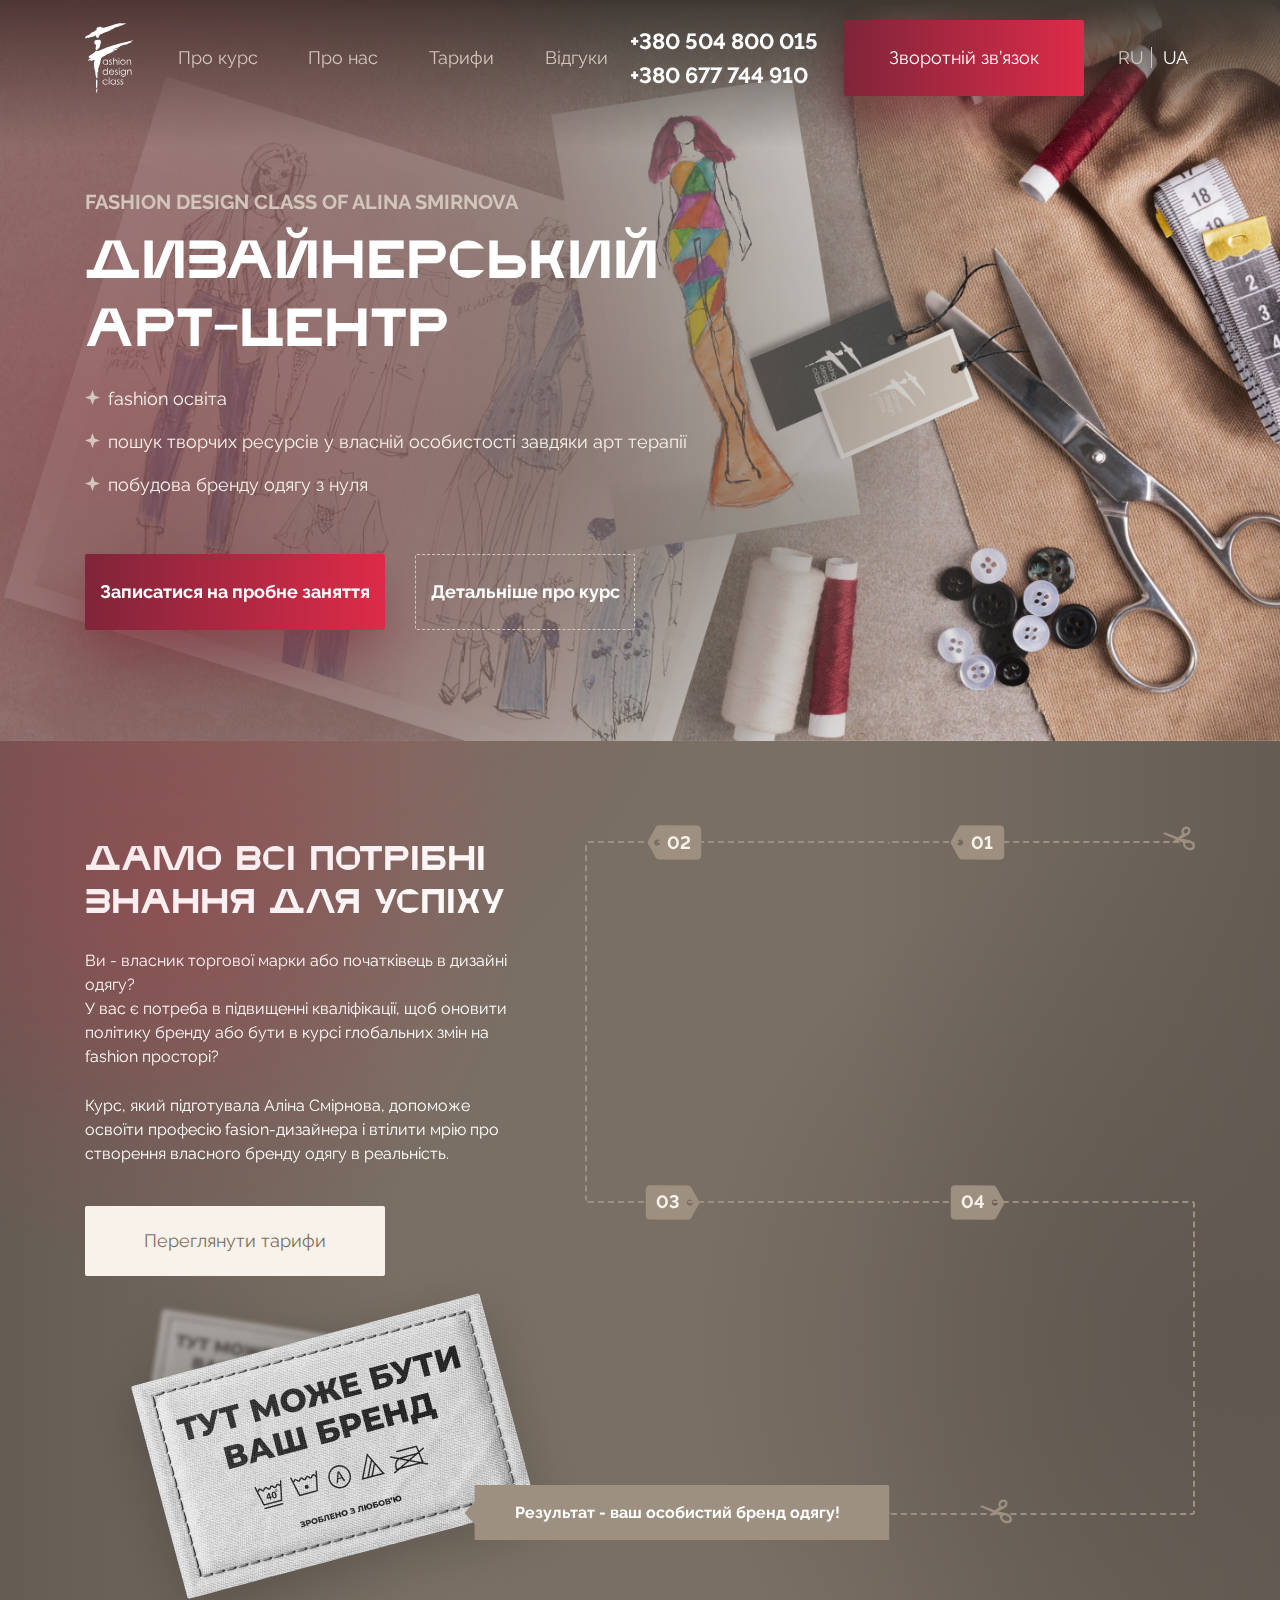
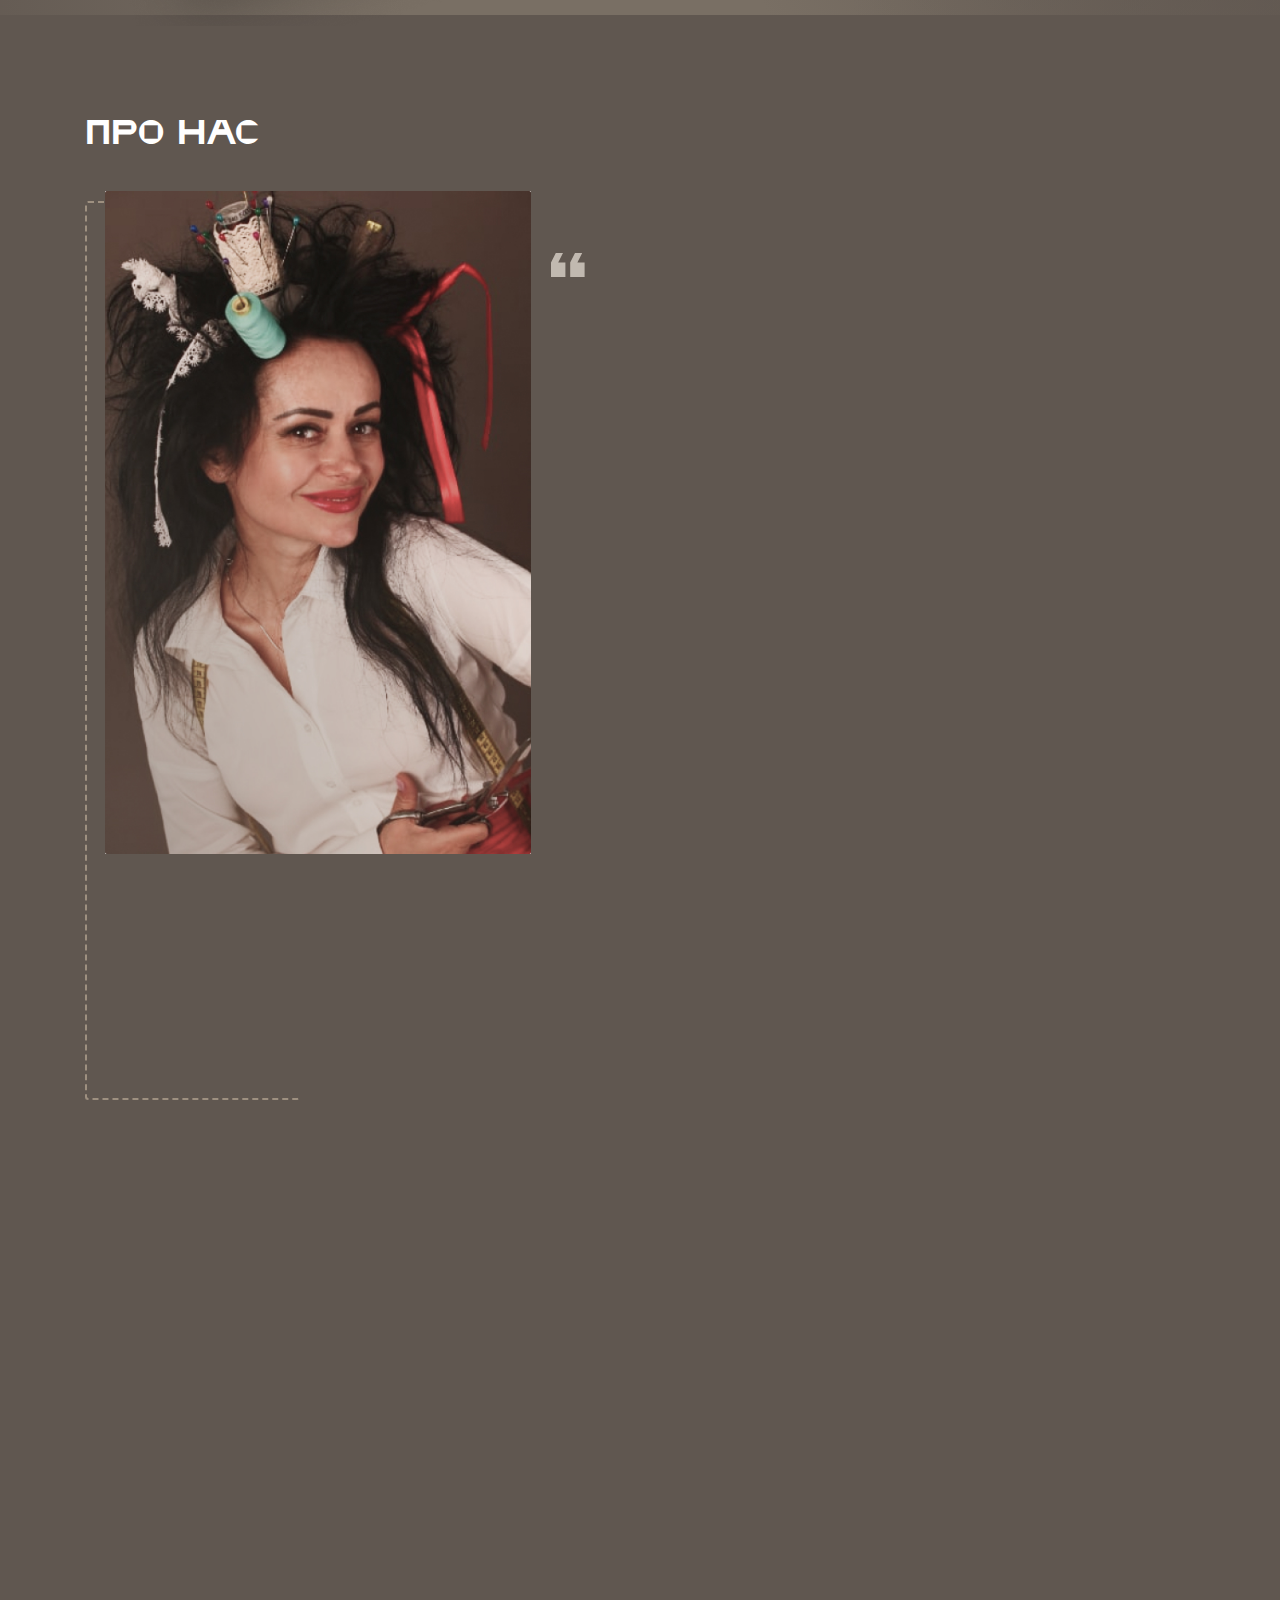
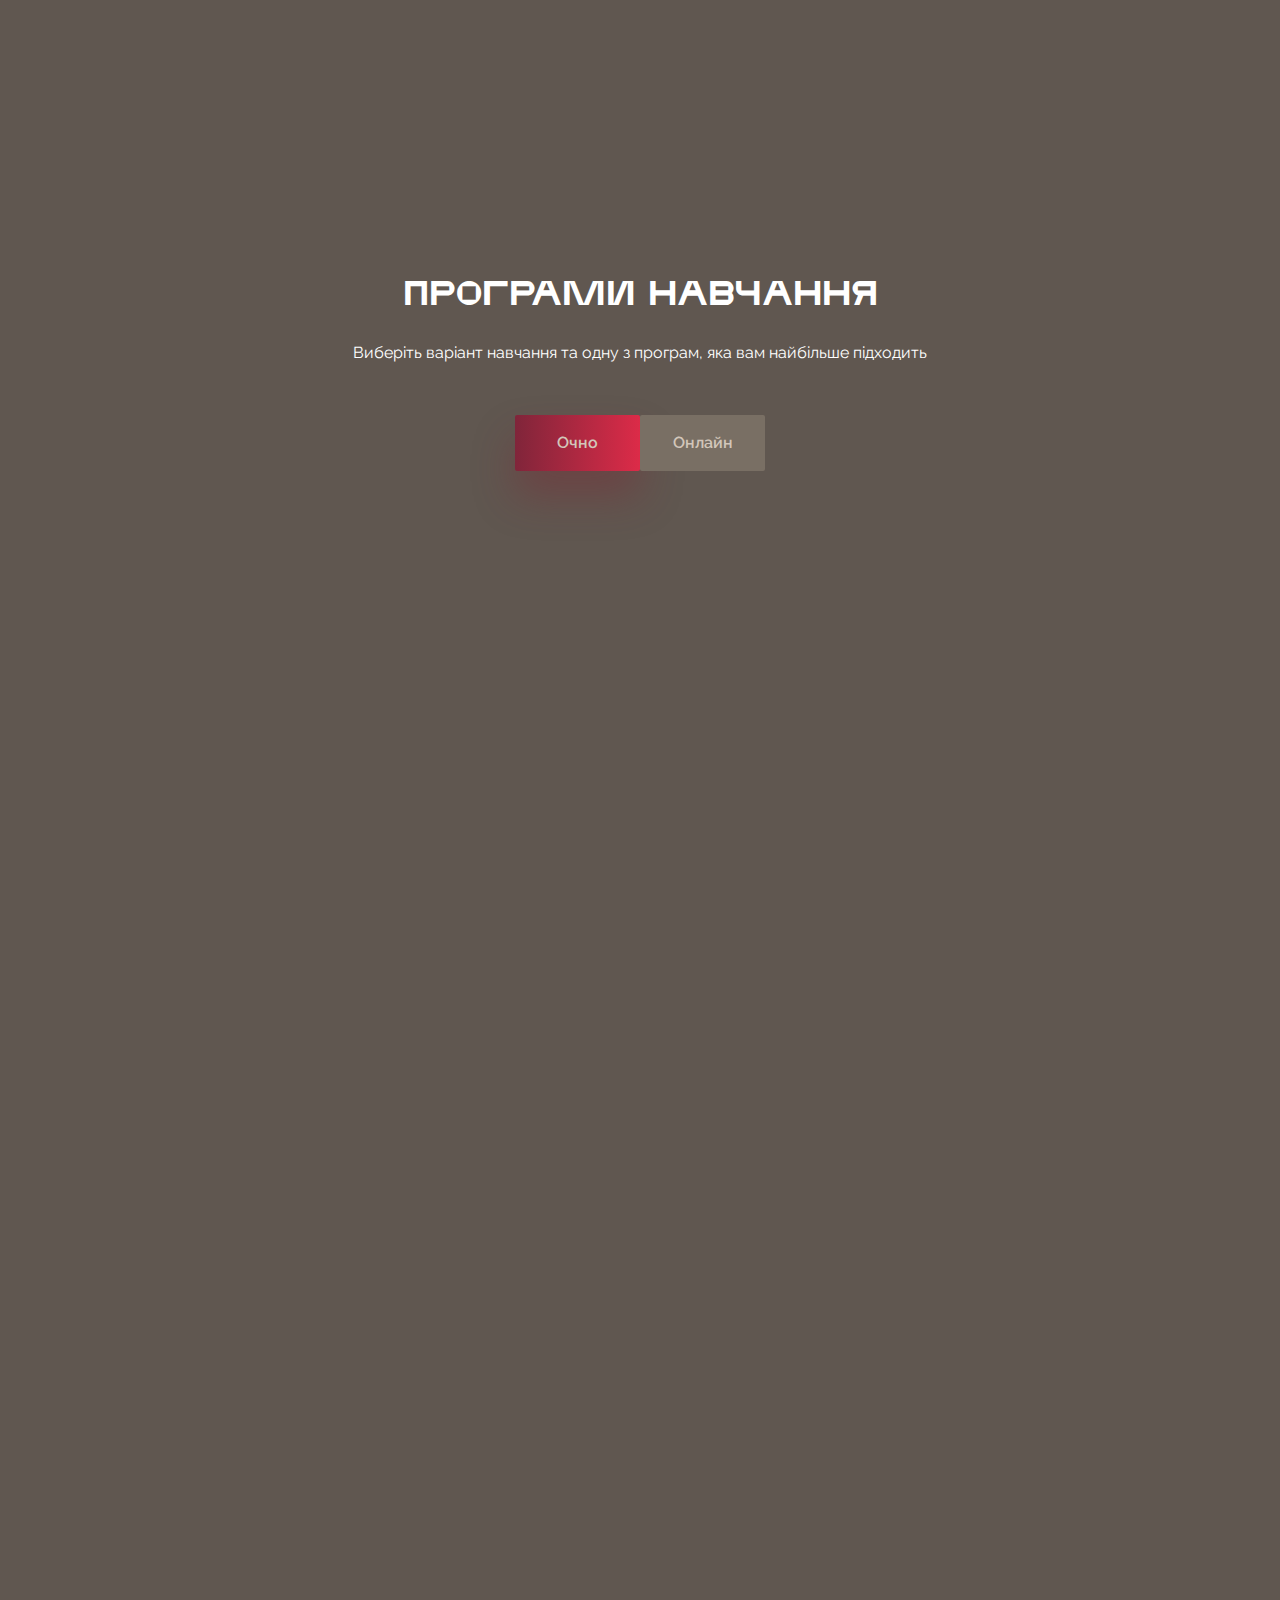
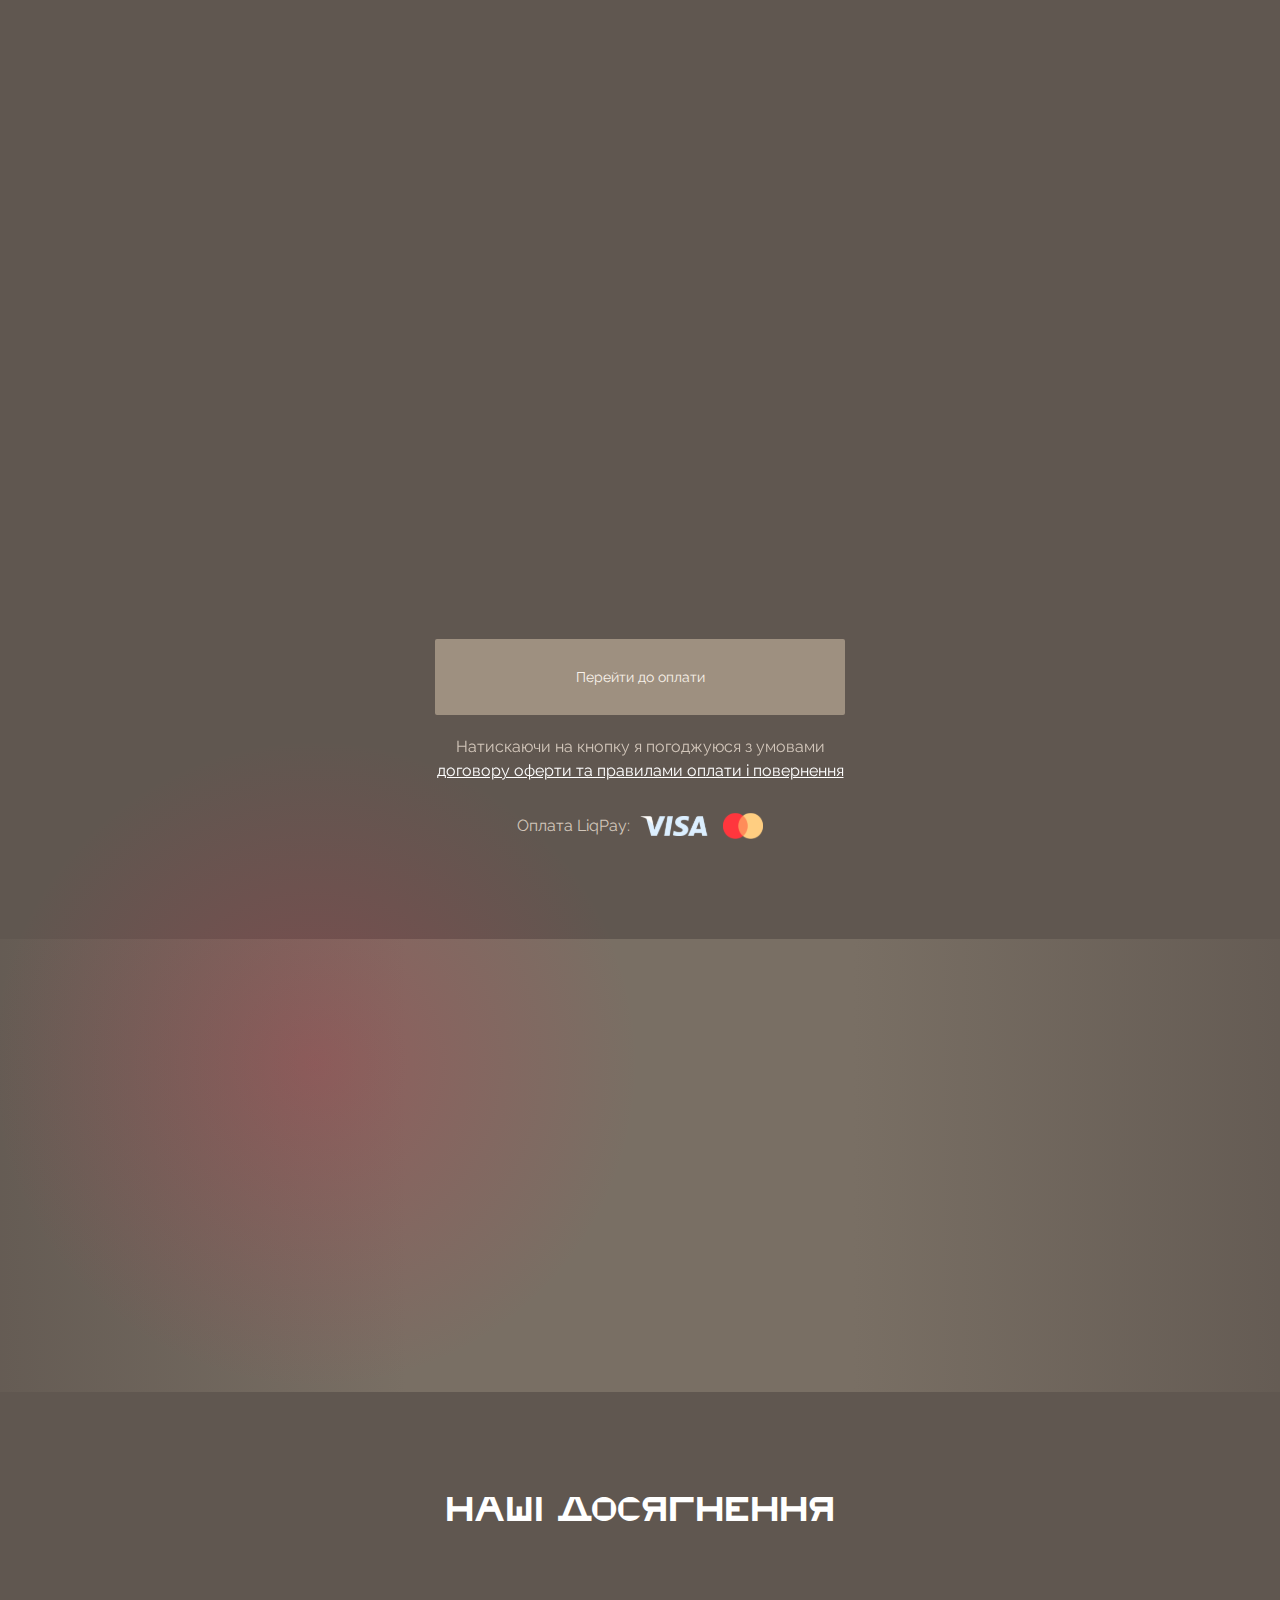
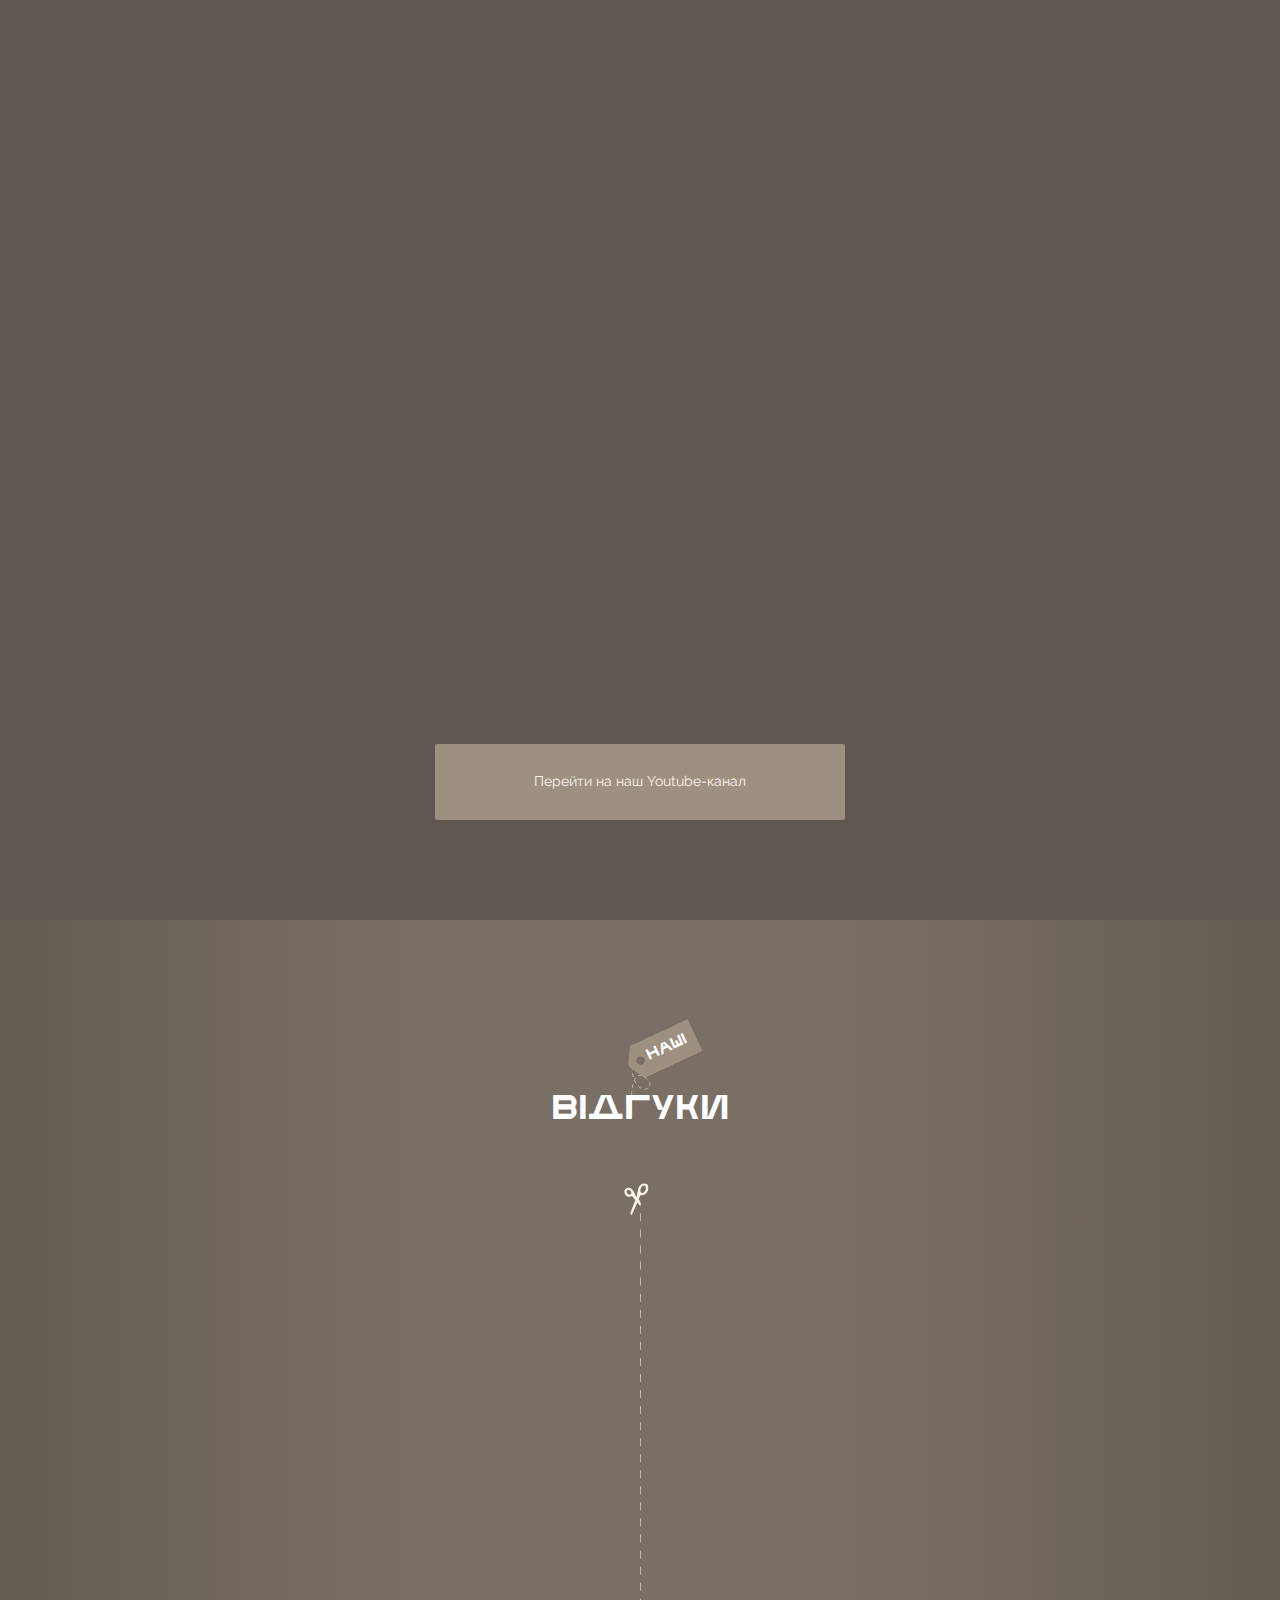
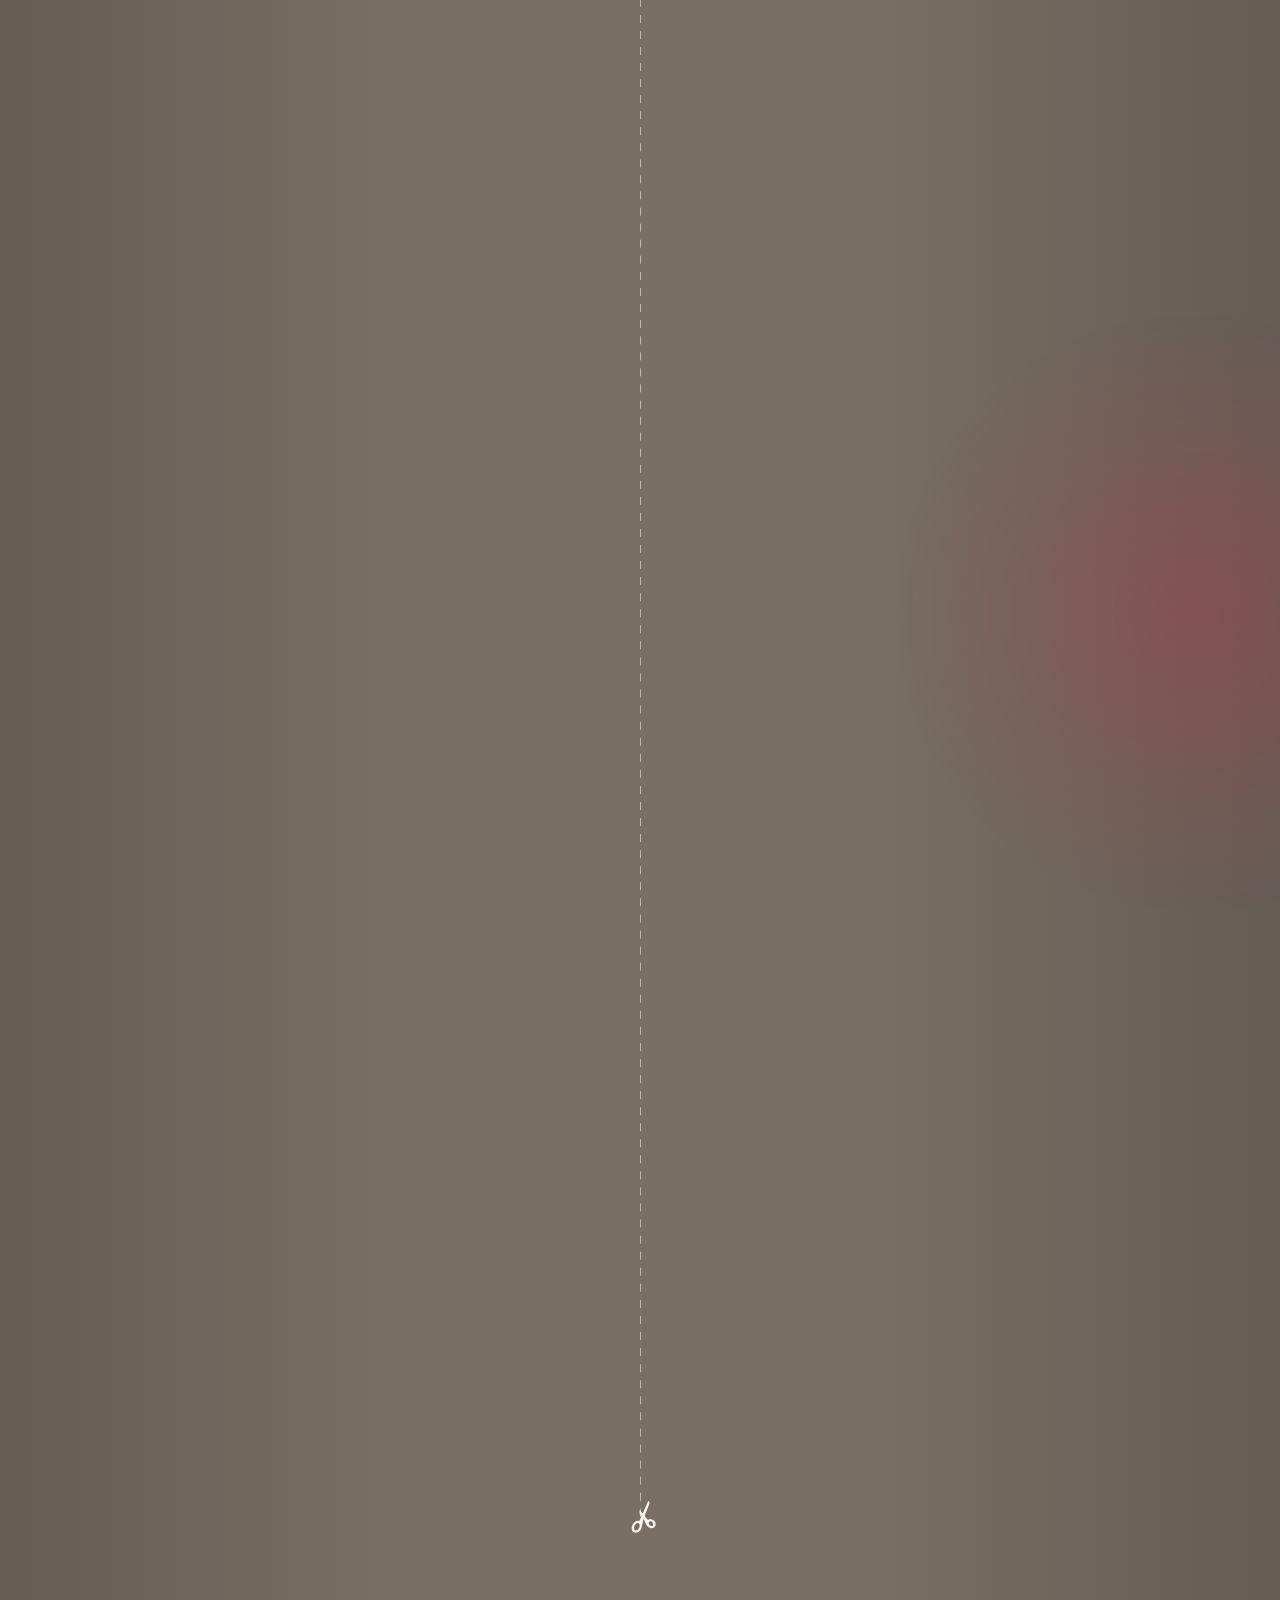
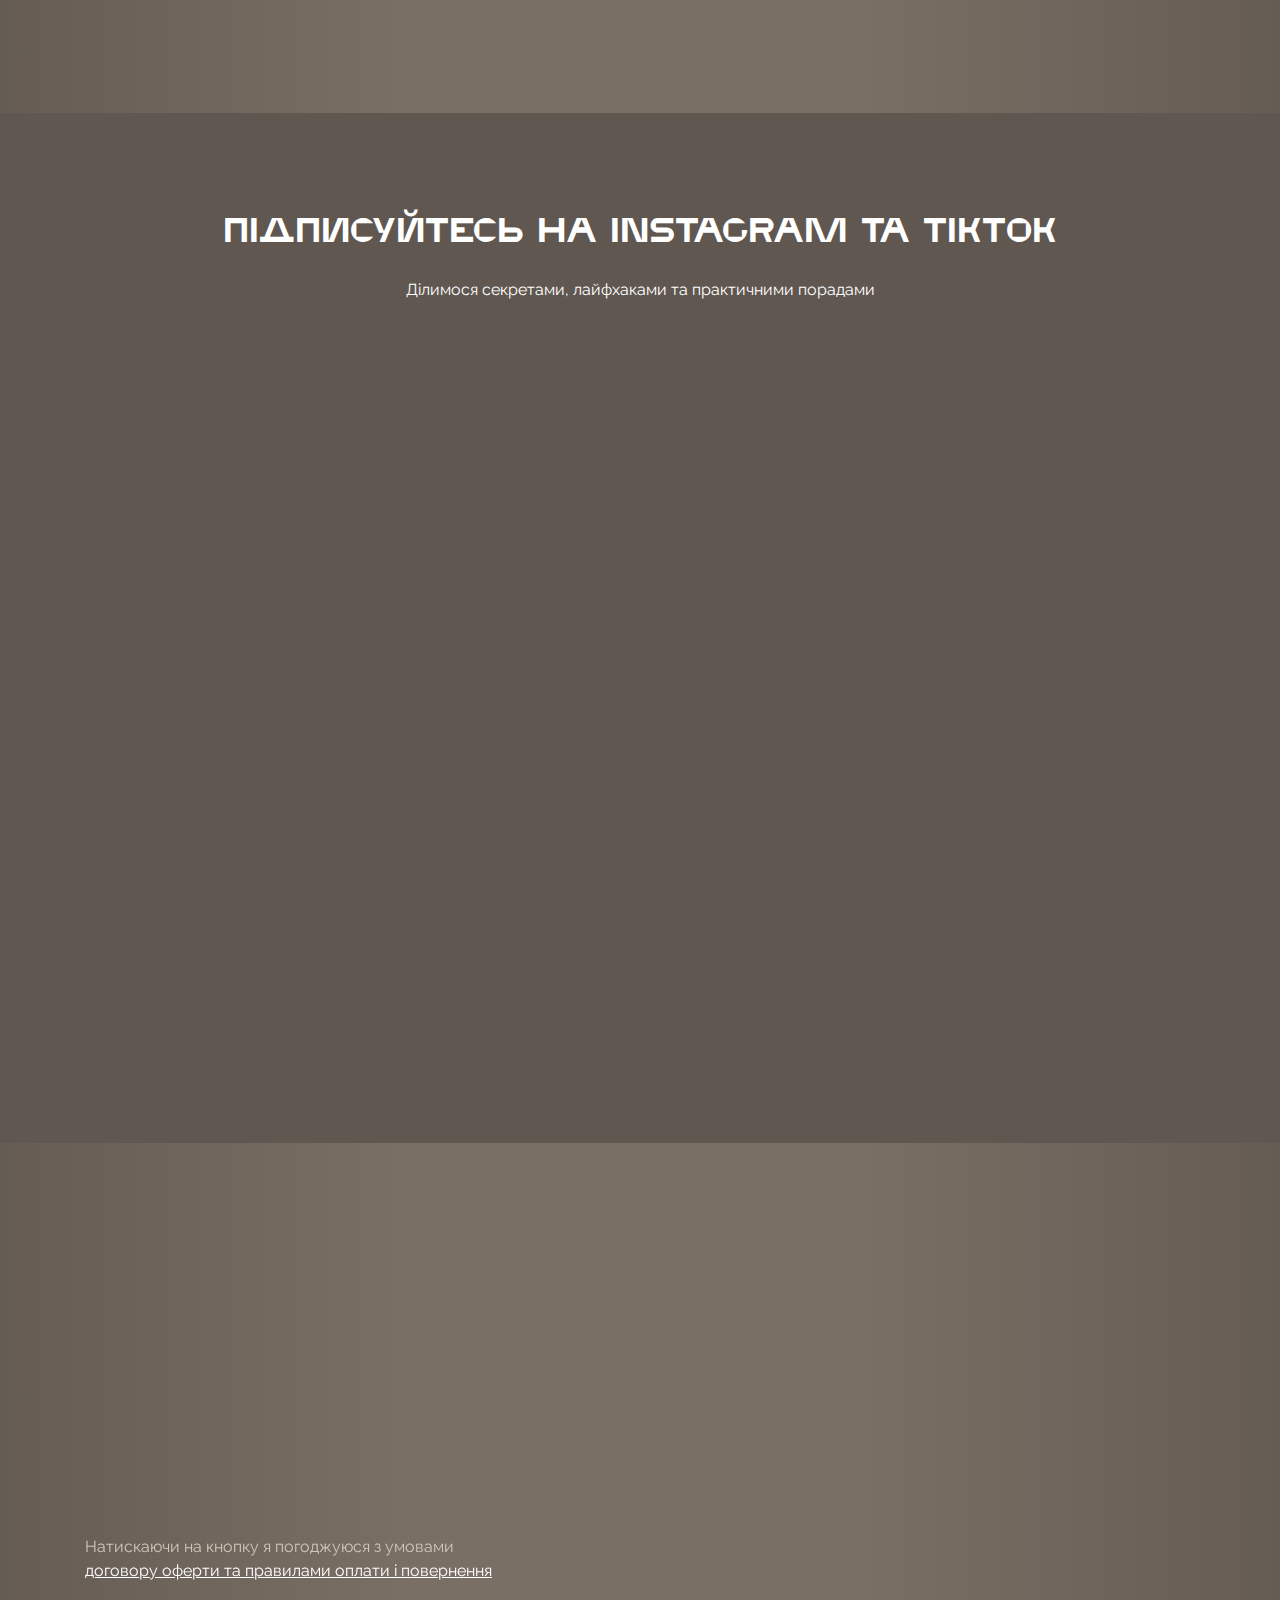
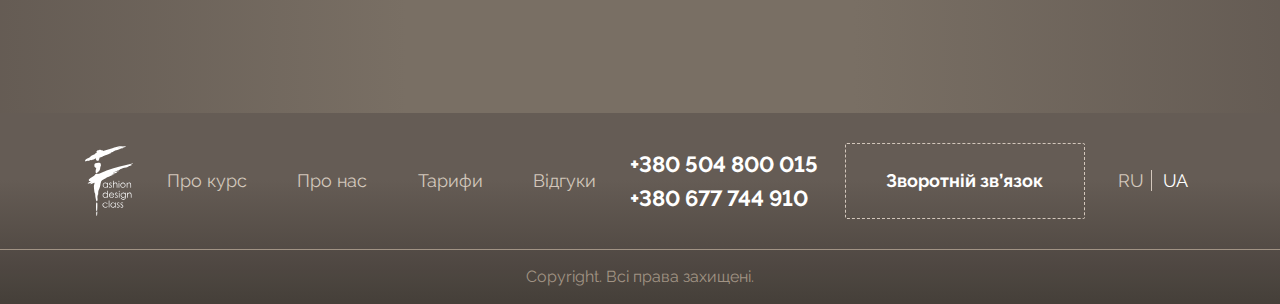
==== index.html @ 0d285246 "Add files via upload" ====
<!DOCTYPE html>
<html lang="ru">

<head>
    <meta charset="UTF-8" />
    <meta name="viewport" content="width=device-width, initial-scale=1.0, minimum-scale=1, maximum-scale=1, user-scalable=no" />
    <meta http-equiv="X-UA-Compatible" content="ie=edge" />
    <title>Fashion Design Class</title>
    <link rel="shortcut icon" type="image/png" href="img/icons/favicon.png" />

    <!-- libs -->
    <link rel="stylesheet" href="libs/aos.css" />
    <link rel="stylesheet" href="libs/bootstrap-grid.min.css" />
    <link rel="stylesheet" href="libs/jquery.fancybox.css" />
    <link rel="stylesheet" href="libs/magnific-popup.css" />
    <link rel="stylesheet" href="libs/select2.min.css" />

    <!-- css -->
    <link rel="stylesheet" href="css/reset.css" />
    <link rel="stylesheet" href="css/main.css" />

    <!-- libs -->
    <script defer src="https://ajax.googleapis.com/ajax/libs/jquery/3.5.1/jquery.min.js"></script>
    <script defer src="libs/jquery.magnific-popup.min.js"></script>
    <script defer src="libs/jquery.fancybox.min.js"></script>
    <script defer src="libs/select2.full.min.js"></script>
    <script defer src="libs/jquery.inputmask.min.js"></script>

    <!-- js -->
    <script defer src="js/custom.js"></script>
</head>

<body class="ishome">
    <div class="popup-call mfp-hide">
        <form type="POST" class="popup-call__form">
            <div class="success">
                <div class="success__title">Заявка прийнята</div>
                <div class="success__text">
                    Ваша заявка відправлена і буде розглянута найближчим часом
                </div>
            </div>
            <input type="hidden" name="project_name" value="Fashion design class" />
            <input type="hidden" name="admin_email" value="911.alina.15@gmail.com" />
            <input type="hidden" name="form_subject" value="Заявка на звонок" />
            <div class="popup-call__title h2">
                Заповніть форму зворотнього зв’язку
            </div>
            <p class="popup-call__text">Та ми передзвонимо вам найближчим часом</p>
            <input type="text" placeholder="Ваше ім’я" name="Имя" required/>
            <input type="tel" placeholder="Телефон" name="Телефон" required/>
            <button type="submit" class="btn">Відправити заявку</button>

            <p class="form-policy">
                При натисканні на кнопку "Відправити заявку" я погоджуюся з обробкою персональних даних
            </p>
        </form>
        <div class="popup-call__contacts">
            <span>Або напишіть нам:</span>
            <div class="popup-call__img">
                <a href="tg://resolve?domain=@f_d_c_school" target="_blank">
                    <img src="img/icons/tg.svg" alt="" />
                </a>
                <a href="https://wa.me/380504800015?text=Здравствуйте." target="_blank">
                    <img src="img/icons/wu.svg" alt="" />
                </a>
                <a href="viber://chat?number=%2B380504800015" target="_blank">
                    <img src="img/icons/viber.svg" alt="" />
                </a>
                <a href="https://www.facebook.com/fashion.design.class" target="_blank">
                    <img src="img/icons/fb.svg" alt="" />
                </a>
            </div>
        </div>
    </div>

    <div class="popup-application popup-application1 mfp-hide">
        <form type="POST" class="popup-application__form">
            <div class="success">
                <div class="success__title">Заявка прийнята</div>
                <div class="success__text">
                    Ваша заявка відправлена і буде розглянута найближчим часом
                </div>
            </div>
            <input type="hidden" name="project_name" value="Fashion design class" />
            <input type="hidden" name="admin_email" value="911.alina.15@gmail.com" />
            <input type="hidden" name="form_subject" value="Fashion-иллюстрация очно укр" />
            <div class="popup-application__title h2">Заповніть заявку</div>
            <p class="popup-application__text">
                Вкажіть свої дані і ми зв’яжемося з вами найближчим часом
            </p>
            <input type="text" placeholder="Ваше ім’я" name="Имя" required/>
            <input type="tel" placeholder="Телефон" name="Телефон" required/>
            <div class="box">
                <div class="popup-application__select">
                    <select class="select2" name="Мессенджер" data-placeholder=" Мессенджер">
                    <option></option>
                    <option value="Telegram">Telegram</option>
                    <option value="Viber">Viber</option>
                    <option value="WhatsApp">WhatsApp</option>
                </select>
                </div>
                <input type="text" name="Имя или телефон мессенджера" required class="popup-application__select-input" placeholder="Телефон месенджеру" />
            </div>

            <button type="submit" class="btn">Відправити заявку</button>

            <p class="form-policy">
                При натисканні на кнопку "Відправити заявку" я погоджуюся з обробкою персональних даних
            </p>
        </form>
        <div class="popup-application__contacts">
            <span>Або напишіть нам:</span>
            <div class="popup-call__img">
                <a href="tg://resolve?domain=@f_d_c_school" target="_blank">
                    <img src="img/icons/tg.svg" alt="" />
                </a>
                <a href="https://wa.me/380504800015?text=Здравствуйте." target="_blank">
                    <img src="img/icons/wu.svg" alt="" />
                </a>
                <a href="viber://chat?number=%2B380504800015" target="_blank">
                    <img src="img/icons/viber.svg" alt="" />
                </a>
                <a href="https://www.facebook.com/fashion.design.class" target="_blank">
                    <img src="img/icons/fb.svg" alt="" />
                </a>
            </div>
        </div>
    </div>

    <div class="popup-application popup-application2 mfp-hide">
        <form type="POST" class="popup-application__form">
            <div class="success">
                <div class="success__title">Заявка прийнята</div>
                <div class="success__text">
                    Ваша заявка відправлена і буде розглянута найближчим часом
                </div>
            </div>
            <input type="hidden" name="project_name" value="Fashion design class" />
            <input type="hidden" name="admin_email" value="911.alina.15@gmail.com" />
            <input type="hidden" name="form_subject" value="Владелец бренда очно укр" />
            <div class="popup-application__title h2">Заповніть заявку</div>
            <p class="popup-application__text">
                Вкажіть свої дані і ми зв’яжемося з вами найближчим часом
            </p>
            <input type="text" placeholder="Ваше ім’я" name="Имя" required/>
            <input type="tel" placeholder="Телефон" name="Телефон" required/>
            <div class="box">
                <div class="popup-application__select">
                    <select class="select2" name="Мессенджер" data-placeholder=" Мессенджер">
                    <option></option>
                    <option value="Telegram">Telegram</option>
                    <option value="Viber">Viber</option>
                    <option value="WhatsApp">WhatsApp</option>
                </select>
                </div>
                <input type="text" name="Имя или телефон мессенджера" required class="popup-application__select-input" placeholder="Телефон месенджеру" />
            </div>

            <button type="submit" class="btn">Відправити заявку</button>

            <p class="form-policy">
                При натисканні на кнопку "Відправити заявку" я погоджуюся з обробкою персональних даних
            </p>
        </form>
        <div class="popup-application__contacts">
            <span>Або напишіть нам:</span>
            <div class="popup-call__img">
                <a href="tg://resolve?domain=@f_d_c_school" target="_blank">
                    <img src="img/icons/tg.svg" alt="" />
                </a>
                <a href="https://wa.me/380504800015?text=Здравствуйте." target="_blank">
                    <img src="img/icons/wu.svg" alt="" />
                </a>
                <a href="viber://chat?number=%2B380504800015" target="_blank">
                    <img src="img/icons/viber.svg" alt="" />
                </a>
                <a href="https://www.facebook.com/fashion.design.class" target="_blank">
                    <img src="img/icons/fb.svg" alt="" />
                </a>
            </div>
        </div>
    </div>

    <div class="popup-application popup-application3 mfp-hide">
        <form type="POST" class="popup-application__form">
            <div class="success">
                <div class="success__title">Заявка прийнята</div>
                <div class="success__text">
                    Ваша заявка відправлена і буде розглянута найближчим часом
                </div>
            </div>
            <input type="hidden" name="project_name" value="Fashion design class" />
            <input type="hidden" name="admin_email" value="911.alina.15@gmail.com" />
            <input type="hidden" name="form_subject" value="Дизайнер профессионал очно укр" />
            <div class="popup-application__title h2">Заповніть заявку</div>
            <p class="popup-application__text">
                Вкажіть свої дані і ми зв’яжемося з вами найближчим часом
            </p>
            <input type="text" placeholder="Ваше ім’я" name="Имя" required/>
            <input type="tel" placeholder="Телефон" name="Телефон" required/>
            <div class="box">
                <div class="popup-application__select">
                    <select class="select2" name="Мессенджер" data-placeholder=" Мессенджер">
                    <option></option>
                    <option value="Telegram">Telegram</option>
                    <option value="Viber">Viber</option>
                    <option value="WhatsApp">WhatsApp</option>
                </select>
                </div>
                <input type="text" name="Имя или телефон мессенджера" required class="popup-application__select-input" placeholder="Телефон месенджеру" />
            </div>

            <button type="submit" class="btn">Відправити заявку</button>

            <p class="form-policy">
                При натисканні на кнопку "Відправити заявку" я погоджуюся з обробкою персональних даних
            </p>
        </form>
        <div class="popup-application__contacts">
            <span>Або напишіть нам:</span>
            <div class="popup-call__img">
                <a href="tg://resolve?domain=@f_d_c_school" target="_blank">
                    <img src="img/icons/tg.svg" alt="" />
                </a>
                <a href="https://wa.me/380504800015?text=Здравствуйте." target="_blank">
                    <img src="img/icons/wu.svg" alt="" />
                </a>
                <a href="viber://chat?number=%2B380504800015" target="_blank">
                    <img src="img/icons/viber.svg" alt="" />
                </a>
                <a href="https://www.facebook.com/fashion.design.class" target="_blank">
                    <img src="img/icons/fb.svg" alt="" />
                </a>
            </div>
        </div>
    </div>

    <div class="popup-application popup-application4 mfp-hide">
        <form type="POST" class="popup-application__form">
            <div class="success">
                <div class="success__title">Заявка прийнята</div>
                <div class="success__text">
                    Ваша заявка відправлена і буде розглянута найближчим часом
                </div>
            </div>
            <input type="hidden" name="project_name" value="Fashion design class" />
            <input type="hidden" name="admin_email" value="911.alina.15@gmail.com" />
            <input type="hidden" name="form_subject" value="Fashion-иллюстрация Онлайн укр" />
            <div class="popup-application__title h2">Заповніть заявку</div>
            <p class="popup-application__text">
                Вкажіть свої дані і ми зв’яжемося з вами найближчим часом
            </p>
            <input type="text" placeholder="Ваше ім’я" name="Имя" required/>
            <input type="tel" placeholder="Телефон" name="Телефон" required/>
            <div class="box">
                <div class="popup-application__select">
                    <select class="select2" name="Мессенджер" data-placeholder=" Мессенджер">
                    <option></option>
                    <option value="Telegram">Telegram</option>
                    <option value="Viber">Viber</option>
                    <option value="WhatsApp">WhatsApp</option>
                </select>
                </div>
                <input type="text" name="Имя или телефон мессенджера" required class="popup-application__select-input" placeholder="Телефон месенджеру" />
            </div>

            <button type="submit" class="btn">Відправити заявку</button>

            <p class="form-policy">
                При натисканні на кнопку "Відправити заявку" я погоджуюся з обробкою персональних даних
            </p>
        </form>
        <div class="popup-application__contacts">
            <span>Або напишіть нам:</span>
            <div class="popup-call__img">
                <a href="tg://resolve?domain=@f_d_c_school" target="_blank">
                    <img src="img/icons/tg.svg" alt="" />
                </a>
                <a href="https://wa.me/380504800015?text=Здравствуйте." target="_blank">
                    <img src="img/icons/wu.svg" alt="" />
                </a>
                <a href="viber://chat?number=%2B380504800015" target="_blank">
                    <img src="img/icons/viber.svg" alt="" />
                </a>
                <a href="https://www.facebook.com/fashion.design.class" target="_blank">
                    <img src="img/icons/fb.svg" alt="" />
                </a>
            </div>
        </div>
    </div>

    <div class="popup-application popup-application5 mfp-hide">
        <form type="POST" class="popup-application__form">
            <div class="success">
                <div class="success__title">Заявка прийнята</div>
                <div class="success__text">
                    Ваша заявка відправлена і буде розглянута найближчим часом
                </div>
            </div>
            <input type="hidden" name="project_name" value="Fashion design class" />
            <input type="hidden" name="admin_email" value="911.alina.15@gmail.com" />
            <input type="hidden" name="form_subject" value="Владелец бренда Онлайн укр" />
            <div class="popup-application__title h2">Заповніть заявку</div>
            <p class="popup-application__text">
                Вкажіть свої дані і ми зв’яжемося з вами найближчим часом
            </p>
            <input type="text" placeholder="Ваше ім’я" name="Имя" required/>
            <input type="tel" placeholder="Телефон" name="Телефон" required/>
            <div class="box">
                <div class="popup-application__select">
                    <select class="select2" name="Мессенджер" data-placeholder=" Мессенджер">
                    <option></option>
                    <option value="Telegram">Telegram</option>
                    <option value="Viber">Viber</option>
                    <option value="WhatsApp">WhatsApp</option>
                </select>
                </div>
                <input type="text" name="Имя или телефон мессенджера" required class="popup-application__select-input" placeholder="Телефон месенджеру" />
            </div>

            <button type="submit" class="btn">Відправити заявку</button>

            <p class="form-policy">
                При натисканні на кнопку "Відправити заявку" я погоджуюся з обробкою персональних даних
            </p>
        </form>
        <div class="popup-application__contacts">
            <span>Або напишіть нам:</span>
            <div class="popup-call__img">
                <a href="tg://resolve?domain=@f_d_c_school" target="_blank">
                    <img src="img/icons/tg.svg" alt="" />
                </a>
                <a href="https://wa.me/380504800015?text=Здравствуйте." target="_blank">
                    <img src="img/icons/wu.svg" alt="" />
                </a>
                <a href="viber://chat?number=%2B380504800015" target="_blank">
                    <img src="img/icons/viber.svg" alt="" />
                </a>
                <a href="https://www.facebook.com/fashion.design.class" target="_blank">
                    <img src="img/icons/fb.svg" alt="" />
                </a>
            </div>
        </div>
    </div>

    <div class="popup-application popup-application6 mfp-hide">
        <form type="POST" class="popup-application__form">
            <div class="success">
                <div class="success__title">Заявка прийнята</div>
                <div class="success__text">
                    Ваша заявка відправлена і буде розглянута найближчим часом
                </div>
            </div>
            <input type="hidden" name="project_name" value="Fashion design class" />
            <input type="hidden" name="admin_email" value="911.alina.15@gmail.com" />
            <input type="hidden" name="form_subject" value="Дизайнер профессионал Онлайн укр" />
            <div class="popup-application__title h2">Заповніть заявку</div>
            <p class="popup-application__text">
                Вкажіть свої дані і ми зв’яжемося з вами найближчим часом
            </p>
            <input type="text" placeholder="Ваше ім’я" name="Имя" required/>
            <input type="tel" placeholder="Телефон" name="Телефон" required/>
            <div class="box">
                <div class="popup-application__select">
                    <select class="select2" name="Мессенджер" data-placeholder=" Мессенджер">
                    <option></option>
                    <option value="Telegram">Telegram</option>
                    <option value="Viber">Viber</option>
                    <option value="WhatsApp">WhatsApp</option>
                </select>
                </div>
                <input type="text" name="Имя или телефон мессенджера" required class="popup-application__select-input" placeholder="Телефон месенджеру" />
            </div>

            <button type="submit" class="btn">Відправити заявку</button>

            <p class="form-policy">
                При натисканні на кнопку "Відправити заявку" я погоджуюся з обробкою персональних даних
            </p>
        </form>
        <div class="popup-application__contacts">
            <span>Або напишіть нам:</span>
            <div class="popup-call__img">
                <a href="tg://resolve?domain=@f_d_c_school" target="_blank">
                    <img src="img/icons/tg.svg" alt="" />
                </a>
                <a href="https://wa.me/380504800015?text=Здравствуйте." target="_blank">
                    <img src="img/icons/wu.svg" alt="" />
                </a>
                <a href="viber://chat?number=%2B380504800015" target="_blank">
                    <img src="img/icons/viber.svg" alt="" />
                </a>
                <a href="https://www.facebook.com/fashion.design.class" target="_blank">
                    <img src="img/icons/fb.svg" alt="" />
                </a>
            </div>
        </div>
    </div>

    <div class="popup-application popup-application7 mfp-hide">
        <form type="POST" class="popup-application__form">
            <div class="success">
                <div class="success__title">Заявка прийнята</div>
                <div class="success__text">
                    Ваша заявка відправлена і буде розглянута найближчим часом
                </div>
            </div>
            <input type="hidden" name="project_name" value="Fashion design class" />
            <input type="hidden" name="admin_email" value="911.alina.15@gmail.com" />
            <input type="hidden" name="form_subject" value="Заявка на бесплатный вебинар (Главный экран) укр" />
            <div class="popup-application__title h2">Заповніть заявку</div>
            <p class="popup-application__text">
                Вкажіть свої дані і ми зв’яжемося з вами найближчим часом
            </p>
            <input type="text" placeholder="Ваше ім’я" name="Имя" required/>
            <input type="tel" placeholder="Телефон" name="Телефон" required/>
            <div class="box">
                <div class="popup-application__select">
                    <select class="select2" name="Мессенджер" data-placeholder=" Мессенджер">
                    <option></option>
                    <option value="Telegram">Telegram</option>
                    <option value="Viber">Viber</option>
                    <option value="WhatsApp">WhatsApp</option>
                </select>
                </div>
                <input type="text" name="Имя или телефон мессенджера" required class="popup-application__select-input" placeholder="Телефон месенджеру" />
            </div>

            <button type="submit" class="btn">Відправити заявку</button>

            <p class="form-policy">
                При натисканні на кнопку "Відправити заявку" я погоджуюся з обробкою персональних даних
            </p>
        </form>
        <div class="popup-application__contacts">
            <span>Або напишіть нам:</span>
            <div class="popup-call__img">
                <a href="tg://resolve?domain=@f_d_c_school" target="_blank">
                    <img src="img/icons/tg.svg" alt="" />
                </a>
                <a href="https://wa.me/380504800015?text=Здравствуйте." target="_blank">
                    <img src="img/icons/wu.svg" alt="" />
                </a>
                <a href="viber://chat?number=%2B380504800015" target="_blank">
                    <img src="img/icons/viber.svg" alt="" />
                </a>
                <a href="https://www.facebook.com/fashion.design.class" target="_blank">
                    <img src="img/icons/fb.svg" alt="" />
                </a>
            </div>
        </div>
    </div>

    <div class="popup-application popup-application8 mfp-hide">
        <form type="POST" class="popup-application__form">
            <div class="success">
                <div class="success__title">Заявка прийнята</div>
                <div class="success__text">
                    Ваша заявка відправлена і буде розглянута найближчим часом
                </div>
            </div>
            <input type="hidden" name="project_name" value="Fashion design class" />
            <input type="hidden" name="admin_email" value="911.alina.15@gmail.com" />
            <input type="hidden" name="form_subject" value="Заявка на бесплатный вебинар укр" />
            <div class="popup-application__title h2">Заповніть заявку</div>
            <p class="popup-application__text">
                Вкажіть свої дані і ми зв’яжемося з вами найближчим часом
            </p>
            <input type="text" placeholder="Ваше ім’я" name="Имя" required/>
            <input type="tel" placeholder="Телефон" name="Телефон" required/>
            <div class="box">
                <div class="popup-application__select">
                    <select class="select2" name="Мессенджер" data-placeholder=" Мессенджер">
                    <option></option>
                    <option value="Telegram">Telegram</option>
                    <option value="Viber">Viber</option>
                    <option value="WhatsApp">WhatsApp</option>
                </select>
                </div>
                <input type="text" name="Имя или телефон мессенджера" required class="popup-application__select-input" placeholder="Телефон месенджеру" />
            </div>

            <button type="submit" class="btn">Відправити заявку</button>

            <p class="form-policy">
                При натисканні на кнопку "Відправити заявку" я погоджуюся з обробкою персональних даних
            </p>
        </form>
        <div class="popup-application__contacts">
            <span>Або напишіть нам:</span>
            <div class="popup-call__img">
                <a href="tg://resolve?domain=@f_d_c_school" target="_blank">
                    <img src="img/icons/tg.svg" alt="" />
                </a>
                <a href="https://wa.me/380504800015?text=Здравствуйте." target="_blank">
                    <img src="img/icons/wu.svg" alt="" />
                </a>
                <a href="viber://chat?number=%2B380504800015" target="_blank">
                    <img src="img/icons/viber.svg" alt="" />
                </a>
                <a href="https://www.facebook.com/fashion.design.class" target="_blank">
                    <img src="img/icons/fb.svg" alt="" />
                </a>
            </div>
        </div>
    </div>

    <div class="popup-application popup-application9 mfp-hide">
        <form type="POST" class="popup-payment__form">

            <input type="hidden" name="project_name" value="Fashion design class" />
            <input type="hidden" name="admin_email" value="911.alina.15@gmail.com" />
            <input type="hidden" name="form_subject" value="Заявка на оплату" />
            <div class="popup-call__title h2">
                Заповніть заявку оплати
            </div>
            <p class="popup-call__text">Вкажіть свої персональні дані</p>
            <input type="text" placeholder="Ваше ім’я" name="Имя" required/>
            <input type="tel" placeholder="Телефон" name="Телефон" required/>
            <input type="email" placeholder="Электронна пошта" name="E-mail" required/>
            <button type="submit" class="btn">Відправити заявку</button>

            <p class="form-policy">
                Натискаючи на кнопку я погоджуюся з умовами <br>
                <a href="docs/oferta.pdf" target="_blank">договору оферти та правилами оплати і повернення</a>
            </p>
        </form>
    </div>

    <section class="main">
        <header class="header">
            <div class="container">
                <div class="header__inner">
                    <div class="header-burger">
                        <span></span>
                        <span></span>
                        <span></span>
                    </div>

                    <div class="header-logo">
                        <a href="#" class="header-logo__link">
                            <img src="img/icons/logo.svg" alt="логотип" />
                        </a>
                    </div>

                    <div class="header-right">
                        <a href="tel:+380677744910" class="header-call">
                        +380 677 744 910
                    </a>

                        <a href="ru.html" class="header-language">
                        RU
                    </a>
                    </div>

                    <nav class="header-nav">
                        <a href="#plan" class="header-nav__link">Про курс</a>
                        <a href="#about" class="header-nav__link">Про нас</a>
                        <a href="#programs" class="header-nav__link">Тарифи</a>
                        <a href="#reviews" class="header-nav__link">Відгуки</a>
                    </nav>
                    <div class="header-contacts">
                        <div class="header-tel">
                            <a href="tel:+380687456623" class="header-tel__link">
                            +380 504 800 015
                        </a>
                            <a href="tel:+380677744910" class="header-tel__link">
                            +380 677 744 910
                        </a>
                        </div>
                        <a href=".popup-call" class="header-feedback btn magnific-popup">
                        Зворотній зв’язок
                    </a>
                        <div class="header-lang">
                            <a href="ru.html" class="header-lang__item">RU</a>
                            <a href="#" class="header-lang__item _active">UA</a>
                        </div>
                    </div>
                </div>
            </div>
        </header>
        <div class="header-dropdown">
            <div class="container">
                <div class="header-dropdown__inner">
                    <nav class="header-dropdown__nav">
                        <a href="#plan" class="header-dropdown__link">Про курс</a>
                        <a href="#about" class="header-dropdown__link">Про нас</a>
                        <a href="#programs" class="header-dropdown__link">Тарифи</a>
                        <a href="#reviews" class="header-dropdown__link">Відгуки</a>
                    </nav>
                    <div class="header-dropdown__contacts">
                        <a href="tel:+380687456623" class="header-dropdown__tel">
                        +380 504 800 015
                    </a>
                        <a href="tel:+380677744910" class="header-dropdown__tel">
                        +380 677 744 910
                    </a>

                        <a href=".popup-application8" class="magnific-popup header-dropdown__request btn">
                        Залишити заявку
                    </a>
                        <div class="header-lang">
                            <a href="ru.html" class="header-lang__item">RU</a>
                            <a href="#" class="header-lang__item _active">UA</a>
                        </div>
                    </div>
                </div>
            </div>
        </div>
        <div class="main-content">
            <div class="container" data-aos="fade-right">
                <p class="main__subtitle">Fashion design class of Alina Smirnova</p>
                <h1 class="h1 main__title">дизайнерський арт-центр</h1>
                <ul class="main__features">
                    <li class="main__features-item">
                        fashion освіта
                    </li>
                    <li class="main__features-item">
                        пошук творчих ресурсів у власній особистості завдяки арт терапії
                    </li>
                    <li class="main__features-item">
                        побудова бренду одягу з нуля
                    </li>
                </ul>
                <div class="main__btns">
                    <a href=".popup-application7" class="main__btns-request magnific-popup btn">
                    Записатися на пробне заняття
                </a>
                    <a href="#programs" class="main__btns-more dashed-btn">Детальніше про курс</a>
                </div>
            </div>
        </div>
    </section>

    <section class="plan" id="plan">
        <div class="container">
            <div class="plan-wrapper">
                <div class="plan-content" data-aos="fade-up" data-aos-delay="300">
                    <h2 class="h2 plan-content__title">
                        Дамо всі потрібні знання для успіху
                    </h2>
                    <p class="plan-content__text">
                        Ви - власник торгової марки або початківець в дизайні одягу?
                    </p>
                    <p class="plan-content__text">
                        У вас є потреба в підвищенні кваліфікації, щоб оновити політику бренду або бути в курсі глобальних змін на fashion просторі?
                    </p>
                    <p class="plan-content__text">
                        Курс, який підготувала Аліна Смірнова, допоможе освоїти професію fasion-дизайнера і втілити мрію про створення власного бренду одягу в реальність.
                    </p>
                    <a href="#programs" class="plan-content__btn">Переглянути тарифи</a>

                    <img src="img/plan.png" alt="" />
                    <img src="img/plan2.png" alt="" />
                </div>
                <div class="plan-features">
                    <div class="plan-item">
                        <div class="plan-item__number">
                            <span>02</span>
                        </div>
                        <p class="plan-item__title" data-aos="fade-up" data-aos-delay="300">
                            Розберемо, як успішно почати своє виробництво
                        </p>
                        <p class="plan-item__text" data-aos="fade-up" data-aos-delay="300">
                            Проаналізуємо можливі помилки, розберемо як їх уникнути і досягти успіху своїми силами. Ви зможете почати своє виробництво з малих витрат і без критичних помилок.
                        </p>
                    </div>
                    <div class="plan-item">
                        <div class="plan-item__number">
                            <span>01</span>
                        </div>
                        <p class="plan-item__title" data-aos="fade-up" data-aos-delay="100">
                            Допоможемо освоїти основи fashion-бізнесу
                        </p>
                        <p class="plan-item__text" data-aos="fade-up" data-aos-delay="100">
                            Навчимо професійно проектувати колекції, естетично оформляти ескізи та прогнозувати тренди, щоб випереджати конкурентів.
                        </p>
                    </div>
                    <div class="plan-item">
                        <div class="plan-item__number">
                            <span>03</span>
                        </div>
                        <p class="plan-item__title" data-aos="fade-up" data-aos-delay="300">
                            Наповнимо ваші проекти унікальними ідеями
                        </p>
                        <p class="plan-item__text" data-aos="fade-up" data-aos-delay="300">
                            Дізнаєтесь, як сформувати концепт своїх робіт і бренду в цілому. Отримаєте впевненість у своїх силах і актуальності ідей.
                        </p>
                    </div>
                    <div class="plan-item">
                        <div class="plan-item__number">
                            <span>04</span>
                        </div>
                        <p class="plan-item__title" data-aos="fade-up" data-aos-delay="700">
                            Заснування своєї торгової марки
                        </p>
                        <p class="plan-item__text" data-aos="fade-up" data-aos-delay="700">
                            Отримайте всі необхідні знання, щоб самостійно відкрити свій бренд або розвинути його до комерційно успішного рівня.
                        </p>
                    </div>
                    <div class="plan-result">
                        <span class="plan-result__text">
								Результат - ваш особистий бренд одягу!
							</span>
                    </div>
                    <div class="plan-img">
                        <div class="plan-img-box">
                            <img src="img/plan.png" alt="" />
                            <img src="img/plan2.png" alt="" />
                        </div>
                    </div>
                </div>
            </div>
        </div>
    </section>

    <section class="about" id="about">
        <div class="container">
            <h2 class="h2 about__title">Про нас</h2>
            <div class="about-wrapper">
                <div class="about__img">
                    <img src="img/about.jpg" alt="Фото" />
                </div>
                <div class="about__content">
                    <h3 class="h3 about__content-title" data-aos="fade-up" data-aos-delay="300">
                        Ваш викладач
                    </h3>
                    <div class="about__content-textbox">
                        <p class="about__content-text" data-aos="fade-up" data-aos-delay="300">
                            Сучасні пропозиції з навчання обіцяють започаткувати прибуткову справу одразу після навчання та отримувати прибуток майже без вкладань.
                        </p>
                        <p class="about__content-text" data-aos="fade-up" data-aos-delay="300">
                            Але Будь-який бізнес потребує як матеріальних, так і фізичних затрат. А ось як грамотно їх росподілити і запобігти помилкам – це головна задача викладача.
                        </p>
                        <p class="about__content-text" data-aos="fade-up" data-aos-delay="300">
                            Мій 20-ти річний шлях в професії дозволив скласти унікальну програму навчання для студентів з різним рівнем підготовки. Моя головна задача - навчити студентів створювати гарний продукт і успішно його реалізувати.
                        </p>
                        <div class="about__content-row" data-aos="fade-up" data-aos-delay="300">
                            <div class="about__content-item">
                                <span class="about__content-number">5 років</span>
                                <span class="about__content-caption">Школі дизайнерів</span>
                            </div>
                            <div class="about__content-item">
                                <span class="about__content-number">300 чоловік</span>
                                <span class="about__content-caption">
										кількість випускників
									</span>
                            </div>
                        </div>
                        <div class="about__content-row" data-aos="fade-up" data-aos-delay="300">
                            <div class="about__content-item">
                                <span class="about__content-number">5 показів</span>
                                <span class="about__content-caption">
										з них - один у Мілані
									</span>
                            </div>
                            <div class="about__content-item">
                                <span class="about__content-number">50 коллекцій</span>
                                <span class="about__content-caption">нами розроблено</span>
                            </div>
                        </div>
                        <div class="about__author" data-aos="fade-up" data-aos-delay="300">
                            <div class="about__author-text">
                                <div class="about__author-title">Аліна Смірнова</div>
                                <div class="about__author-subtitle">
                                    Засновник школи дизайнерів одягу, дизайнер з 20-ти річним досвідом у педагогічній діяльності, швейній галузі і дизайні одягу
                                </div>
                            </div>
                            <div class="about__author-sign">
                                <img src="img/icons/sign.svg" alt="" />
                            </div>
                        </div>
                    </div>
                </div>
            </div>
            <div class="about-features" data-aos="fade-up" data-aos-delay="300">
                <div class="about-features__itembox">
                    <div class="about-features__item">
                        <div class="about-features__number">
                            <span>1994</span>
                        </div>
                        <div class="about-features__title">Початок освоєння професії</div>
                        <div class="about-features__text">
                            Виготовлення виробів за індивідуальними замовленнями клієнтів.
                        </div>
                    </div>
                </div>
                <div class="about-features__itembox">
                    <div class="about-features__item">
                        <div class="about-features__number">
                            <span>1998</span>
                        </div>
                        <div class="about-features__title">
                            Організація власного виробництва
                        </div>
                        <div class="about-features__text">
                            Організація власного швейного виробництва з розробки, виготовлення і реалізації жіночого одягу.
                        </div>
                    </div>
                </div>
                <div class="about-features__itembox">
                    <div class="about-features__item">
                        <div class="about-features__number">
                            <span>2003</span>
                        </div>
                        <div class="about-features__title">
                            Власник авторського ательє
                        </div>
                        <div class="about-features__text">
                            Створення авторського ательє з обслуговування клієнтів luxery сегмента як в Україні, так і за кордоном.
                        </div>
                    </div>
                </div>
                <div class="about-features__itembox">
                    <div class="about-features__item">
                        <div class="about-features__number">
                            <span>2017</span>
                        </div>
                        <div class="about-features__title">
                            Продюсер проекту
                            <br/> Dream-Reality
                        </div>
                        <div class="about-features__text">
                            Соціальний інтернет-проект
                            <br/> «Dream-Reality», для підтримки молодих дизайнерів.
                        </div>
                    </div>
                </div>
                <div class="about-features__itembox">
                    <div class="about-features__item">
                        <div class="about-features__number">
                            <span>2016</span>
                        </div>
                        <div class="about-features__title">
                            Запуск освітньої програми
                            <br/> «Fashion Design Class»
                        </div>
                        <div class="about-features__text">
                            Навчання і просування початківців-дизайнерів серед дітей та дорослих, для заснування та розвитку власного бренду.
                        </div>
                    </div>
                </div>
                <div class="about-features__itembox">
                    <div class="about-features__item">
                        <div class="about-features__number">
                            <span>2012</span>
                        </div>
                        <div class="about-features__title">
                            Заснування бренду «ASmirnova»
                        </div>
                        <div class="about-features__text">
                            Щосезонний випуск колекцій та участь у персональних показах під власним брендом
                        </div>
                    </div>
                </div>
            </div>
        </div>
    </section>

    <section class="programs" id="programs">
        <div class="container">
            <h2 class="h2 programs__title">Програми навчання</h2>
            <p class="programs__subtitle">
                Виберіть варіант навчання та одну з програм, яка вам найбільше підходить
            </p>
            <div class="programs-tabs">
                <div class="programs-tabs__btn programs-tabs__offline _active">
                    Очно
                </div>
                <div class="programs-tabs__btn programs-tabs__online">Онлайн</div>
            </div>
            <div class="programs-cards _offline active">
                <div class="programs-item" data-aos="fade-up" data-aos-delay="300">
                    <div class="programs-item__textbox">
                        <div class="programs-item__title h3">Fashion ілюстрація</div>
                        <div class="programs-item__text">
                            Допоможемо освоїти сучасні техніки ілюстрації різними інструментами - маркерами, аквареллю і тушшю. Навчіться малювати ескізи на високому рівні, навіть якщо ніколи не займалися малюванням.
                        </div>
                    </div>
                    <ul class="programs-item__list">
                        <li class="programs-item__row">
                            <span class="programs-item__name">
									1. Робота з негативними почуттями
								</span>
                            <span class="programs-item__time">2 г.</span>
                        </li>
                        <li class="programs-item__row">
                            <span class="programs-item__name">
									2. Чоловічо-жіночі відносини. Криза в парі, самотність через неможливість знайти пару
								</span>
                            <span class="programs-item__time">2 г.</span>
                        </li>
                        <li class="programs-item__row">
                            <span class="programs-item__name">
                                3. Горювання, втрата близької людини
                            </span>
                            <span class="programs-item__time">2 г.</span>
                        </li>
                        <li class="programs-item__row">
                            <span class="programs-item__name">
									4. Дитячо-Батьківські відносини, кордони особистості
								</span>
                            <span class="programs-item__time">2 г.</span>
                        </li>
                        <li class="programs-item__row">
                            <span class="programs-item__name">
									6. Повернення бажання жити, відновлення віри в себе
								</span>
                            <span class="programs-item__time">2 г.</span>
                        </li>
                        <li class="programs-item__row">
                            <span class="programs-item__name">
									6. Почуття провини
								</span>
                            <span class="programs-item__time">2 г.</span>
                        </li>
                        <li class="programs-item__row">
                            <span class="programs-item__name">
									7. Низька самооцінка, залежність від думки інших
								</span>
                            <span class="programs-item__time">2 г.</span>
                        </li>
                        <li class="programs-item__row">
                            <span class="programs-item__name">
									8. Професійне вигорання
								</span>
                            <span class="programs-item__time">2 г.</span>
                        </li>
                        <li class="programs-item__row">
                            <span class="programs-item__name">
									9. Образа на батьків
								</span>
                            <span class="programs-item__time">2 г.</span>
                        </li>
                        <li class="programs-item__row">
                            <span class="programs-item__name">
									10. Посттравматичний стресовий розлад
								</span>
                            <span class="programs-item__time">2 г.</span>
                        </li>
                        <li class="programs-item__row">
                            <span class="programs-item__name">
									11. Душевна рівновага, прийняття себе
								</span>
                            <span class="programs-item__time">2 г.</span>
                        </li>
                    </ul>
                    <div class="programs-item__total">
                        <span class="programs-item__total-text">Всього:</span>
                        <span class="programs-item__total-num h3">22 годин</span>
                    </div>
                    <div class="programs-item__price">
                        <span class="programs-item__price-text">Вартість:</span>
                        <span class="programs-item__price-num h3">3300 ₴</span>
                    </div>
                    <div class="programs-item__price">
                        <span class="programs-item__price-text">
								При оплаті частинами:
							</span>
                        <span class="programs-item__price-num h3">3850 ₴</span>
                    </div>
                    <ul class="note">
                        <li>
                            Заняття починаються з моменту
                            <br/> формування груп
                        </li>
                        <li>є можливість брати участь в окремих темах</li>
                    </ul>
                    <a href=".popup-application1" class="magnific-popup programs-item__btn dashed-btn">
                    Заповнити заявку на участь
                </a>
                </div>
                <div class="programs-item" data-aos="fade-up" data-aos-delay="400">
                    <div class="programs-item__textbox">
                        <div class="programs-item__title h3">власник бренду</div>
                        <div class="programs-item__text">
                            Курс для тих, хто планує відкрити свою ТМ або перезавантажити діючий бізнес. Розберемо проблеми з виробничими процесами, навчимося готуватися до сезону і створювати одяг з найменшими втратами.
                        </div>
                    </div>
                    <ul class="programs-item__list">
                        <li class="programs-item__row">
                            <span class="programs-item__name">
									1. Основи швейного бізнесу. Вступне заняття
								</span>
                            <span class="programs-item__time">3 г.</span>
                        </li>
                        <li class="programs-item__row">
                            <span class="programs-item__name">2. Тренди</span>
                            <span class="programs-item__time">3 г.</span>
                        </li>
                        <li class="programs-item__row">
                            <span class="programs-item__name">3. Матеріалознавство</span>
                            <span class="programs-item__time">6 г.</span>
                        </li>
                        <li class="programs-item__row">
                            <span class="programs-item__name">
									4. Загальне ознайомлення з кресленнями основ, зняття мірок
								</span>
                            <span class="programs-item__time">6 г.</span>
                        </li>
                        <li class="programs-item__row">
                            <span class="programs-item__name">
									5. Структура швейного бізнесу
								</span>
                            <span class="programs-item__time">3 г.</span>
                        </li>
                        <li class="programs-item__row">
                            <span class="programs-item__name">
									6. Маркетинг і просування власного бренду
								</span>
                            <span class="programs-item__time">6 г.</span>
                        </li>
                    </ul>
                    <div class="programs-item__total">
                        <span class="programs-item__total-text">Всього:</span>
                        <span class="programs-item__total-num h3">27 годин</span>
                    </div>
                    <div class="programs-item__price">
                        <span class="programs-item__price-text">Вартість:</span>
                        <span class="programs-item__price-num h3">8250 ₴</span>
                    </div>
                    <div class="programs-item__price">
                        <span class="programs-item__price-text">
								При оплаті частинами:
							</span>
                        <span class="programs-item__price-num h3">9000 ₴</span>
                    </div>
                    <ul class="note">
                        <li>
                            Заняття починаються з моменту
                            <br/> формування груп
                        </li>
                        <li>Тривалість одного заняття 2-3 години</li>
                    </ul>
                    <a href=".popup-application2" class="magnific-popup programs-item__btn dashed-btn">
                    Заповнити заявку на навчання
                </a>
                </div>
                <div class="programs-item _pro" data-aos="fade-up" data-aos-delay="500">
                    <div class="programs-item__textbox">
                        <div class="programs-item__title h3">Дизайнер - Професіонал</div>
                        <div class="programs-item__text">
                            Посада, яка не передбачає навички шиття. Навчимо генерувати вдалі ідеї, прогнозувати майбутні тренди і створювати концептуальні колекції, в яких є унікальна тема.
                        </div>
                    </div>
                    <ul class="programs-item__list">
                        <li class="programs-item__row">
                            <span class="programs-item__name">
									1. Основи проектування колекції.
								</span>
                            <span class="programs-item__time">3 г.</span>
                        </li>
                        <li class="programs-item__row">
                            <span class="programs-item__name">
									2. Fashion-ілюстрація. Оформлення власного шаблону фігур
								</span>
                            <span class="programs-item__time">9 г.</span>
                        </li>
                        <li class="programs-item__row">
                            <span class="programs-item__name">
									3. Історія моди і архітектури
								</span>
                            <span class="programs-item__time">6 г.</span>
                        </li>
                        <li class="programs-item__row">
                            <span class="programs-item__name">
									4. Теорія кольору, кольоротипи зовнішності, психологія кольору
								</span>
                            <span class="programs-item__time">3 г.</span>
                        </li>
                        <li class="programs-item__row">
                            <span class="programs-item__name">5. Закони композиції</span>
                            <span class="programs-item__time">6 г.</span>
                        </li>
                        <li class="programs-item__row programs-item__row-hidden">
                            <span class="programs-item__name">6. Стилістика</span>
                            <span class="programs-item__time">6 г.</span>
                        </li>
                        <li class="programs-item__row programs-item__row-hidden">
                            <span class="programs-item__name">7. Тренди</span>
                            <span class="programs-item__time">2 г.</span>
                        </li>
                        <li class="programs-item__row programs-item__row-hidden">
                            <span class="programs-item__name">8. Матеріалознавство</span>
                            <span class="programs-item__time">6 г.</span>
                        </li>
                        <li class="programs-item__row programs-item__row-hidden">
                            <span class="programs-item__name">
									9. Загальне ознайомлення з кресленнями основ, зняття мірок
								</span>
                            <span class="programs-item__time">3 г.</span>
                        </li>
                        <li class="programs-item__row programs-item__row-hidden">
                            <span class="programs-item__name">
									10. Структура швейного бізнесу
								</span>
                            <span class="programs-item__time">3 г.</span>
                        </li>
                        <li class="programs-item__row programs-item__row-hidden">
                            <span class="programs-item__name">
									11. Маркетинг і просування власного бренду
								</span>
                            <span class="programs-item__time">6 г.</span>
                        </li>
                        <li class="programs-item__row programs-item__row-hidden">
                            <span class="programs-item__name">
									12. Складання мудборда по темі колекції
								</span>
                            <span class="programs-item__time">3 г.</span>
                        </li>
                        <a href="#" class="programs-item__more">Показати ще</a>
                    </ul>

                    <div class="programs-item__total">
                        <span class="programs-item__total-text">Всього:</span>
                        <span class="programs-item__total-num h3">56 годин</span>
                    </div>
                    <div class="programs-item__price">
                        <span class="programs-item__price-text">Вартість:</span>
                        <span class="programs-item__price-num h3">11000 ₴</span>
                    </div>
                    <div class="programs-item__price">
                        <span class="programs-item__price-text">
								При оплаті частинами:
							</span>
                        <span class="programs-item__price-num h3">12500 ₴</span>
                    </div>
                    <ul class="note">
                        <li>
                            Заняття починаються з моменту
                            <br/> формування груп
                        </li>
                        <li>Тривалість одного заняття 2-3 години</li>
                    </ul>
                    <a href=".popup-application3" class="magnific-popup programs-item__btn btn">
                    Заповнити заявку на навчання
                </a>
                </div>
            </div>
            <div class="programs-cards _online">
                <div class="programs-item">
                    <div class="programs-item__textbox">
                        <div class="programs-item__title h3">Fashion ілюстрація</div>
                        <div class="programs-item__text">
                            Допоможемо освоїти сучасні техніки ілюстрації різними інструментами - маркерами, аквареллю і тушшю. Навчіться малювати ескізи на високому рівні, навіть якщо ніколи не займалися малюванням.
                        </div>
                    </div>
                    <ul class="programs-item__list">
                        <li class="programs-item__row">
                            <span class="programs-item__name">
									1. Фігура. Оформлення власного шаблону фігур.
								</span>
                            <span class="programs-item__time">5 г.</span>
                        </li>
                        <li class="programs-item__row">
                            <span class="programs-item__name">2. Колористика</span>
                            <span class="programs-item__time">2 г.</span>
                        </li>
                        <li class="programs-item__row">
                            <span class="programs-item__name">
									3. Фактура, принти, деталі одягу
								</span>
                            <span class="programs-item__time">5 г.</span>
                        </li>
                        <li class="programs-item__row">
                            <span class="programs-item__name">
									4. Зображення тіней, об'єму
								</span>
                            <span class="programs-item__time">2 г.</span>
                        </li>
                        <li class="programs-item__row">
                            <span class="programs-item__name">5. Технічний малюнок</span>
                            <span class="programs-item__time">2 г.</span>
                        </li>
                        <li class="programs-item__row">
                            <span class="programs-item__name">
									6. Ескізи для закріплення тем лекцій і робота над ескізами
									випускнкої колекції
								</span>
                        </li>
                    </ul>
                    <div class="programs-item__total">
                        <span class="programs-item__total-text">Всього:</span>
                        <span class="programs-item__total-num h3">16 годин</span>
                    </div>
                    <div class="programs-item__price">
                        <span class="programs-item__price-text">Вартість:</span>
                        <span class="programs-item__price-num h3">4000 ₴</span>
                    </div>
                    <div class="programs-item__price">
                        <span class="programs-item__price-text">
								При оплаті частинами:
							</span>
                        <span class="programs-item__price-num h3">4600 ₴</span>
                    </div>
                    <ul class="note">
                        <li>
                            Заняття починаються з моменту
                            <br/> формування груп
                        </li>
                        <li>Тривалість одного заняття 2-3 години</li>
                    </ul>
                    <a href=".popup-application4" class="magnific-popup programs-item__btn dashed-btn">
                    Заповнити заявку на навчання
                </a>
                </div>
                <div class="programs-item">
                    <div class="programs-item__textbox">
                        <div class="programs-item__title h3">власник бренду</div>
                        <div class="programs-item__text">
                            Курс для тих, хто планує відкрити свою ТМ або перезавантажити діючий бізнес. Розберемо проблеми з виробничими процесами, навчимося готуватися до сезону і створювати одяг з найменшими втратами.
                        </div>
                    </div>
                    <ul class="programs-item__list">
                        <li class="programs-item__row">
                            <span class="programs-item__name">
									1. Основи швейного бізнесу. Вступне заняття
								</span>
                            <span class="programs-item__time">3 г.</span>
                        </li>
                        <li class="programs-item__row">
                            <span class="programs-item__name">2. Тренди</span>
                            <span class="programs-item__time">3 г.</span>
                        </li>
                        <li class="programs-item__row">
                            <span class="programs-item__name">3. Матеріалознавство</span>
                            <span class="programs-item__time">6 г.</span>
                        </li>
                        <li class="programs-item__row">
                            <span class="programs-item__name">
									4. Загальне ознайомлення з кресленнями основ, зняття мірок
								</span>
                            <span class="programs-item__time">3 г.</span>
                        </li>
                        <li class="programs-item__row">
                            <span class="programs-item__name">
									5. Структура швейного бізнесу
								</span>
                            <span class="programs-item__time">3 г.</span>
                        </li>
                        <li class="programs-item__row">
                            <span class="programs-item__name">
									6. Маркетинг і просування власного бренду.
								</span>
                            <span class="programs-item__time">6 г.</span>
                        </li>
                    </ul>
                    <div class="programs-item__total">
                        <span class="programs-item__total-text">Всього:</span>
                        <span class="programs-item__total-num h3">24 годин</span>
                    </div>
                    <div class="programs-item__price">
                        <span class="programs-item__price-text">Вартість:</span>
                        <span class="programs-item__price-num h3">7500 ₴</span>
                    </div>
                    <div class="programs-item__price">
                        <span class="programs-item__price-text">
								При оплаті частинами:
							</span>
                        <span class="programs-item__price-num h3">8000 ₴</span>
                    </div>
                    <ul class="note">
                        <li>
                            Заняття починаються з моменту
                            <br/> формування груп
                        </li>
                        <li>Тривалість одного заняття 2-3 години</li>
                    </ul>
                    <a href=".popup-application5" class="magnific-popup programs-item__btn dashed-btn">
                    Заповнити заявку на навчання
                </a>
                </div>
                <div class="programs-item _pro">
                    <div class="programs-item__textbox">
                        <div class="programs-item__title h3">Дизайнер - Професіонал</div>
                        <div class="programs-item__text">
                            Посада, яка не передбачає навички шиття. Навчимо генерувати вдалі ідеї, прогнозувати майбутні тренди і створювати концептуальні колекції, в яких є унікальна тема.
                        </div>
                    </div>
                    <ul class="programs-item__list">
                        <li class="programs-item__row">
                            <span class="programs-item__name">
									1. Основи проєктування колекції.
								</span>
                            <span class="programs-item__time">3 г.</span>
                        </li>
                        <li class="programs-item__row">
                            <span class="programs-item__name">
									2. Fashion-ілюстрація. Оформлення власного шаблону фігур
								</span>
                            <span class="programs-item__time">9 г.</span>
                        </li>
                        <li class="programs-item__row">
                            <span class="programs-item__name">
									3. Історія моди і архітектури
								</span>
                            <span class="programs-item__time">6 г.</span>
                        </li>
                        <li class="programs-item__row">
                            <span class="programs-item__name">
									4. Теорія кольору, кольоротипи зовнішності, психологія кольору
								</span>
                            <span class="programs-item__time">3 г.</span>
                        </li>
                        <li class="programs-item__row">
                            <span class="programs-item__name">5. Закони композиції</span>
                            <span class="programs-item__time">6 г.</span>
                        </li>
                        <li class="programs-item__row programs-item__row-hidden">
                            <span class="programs-item__name">6. Стилістика</span>
                            <span class="programs-item__time">6 г.</span>
                        </li>
                        <li class="programs-item__row programs-item__row-hidden">
                            <span class="programs-item__name">7. Тренди</span>
                            <span class="programs-item__time">2 г.</span>
                        </li>
                        <li class="programs-item__row programs-item__row-hidden">
                            <span class="programs-item__name">8. Матеріалознавство</span>
                            <span class="programs-item__time">6 г.</span>
                        </li>
                        <li class="programs-item__row programs-item__row-hidden">
                            <span class="programs-item__name">
									9. Загальне ознайомлення з кресленнями основ та зняттям мірок
								</span>
                            <span class="programs-item__time">3 г.</span>
                        </li>
                        <li class="programs-item__row programs-item__row-hidden">
                            <span class="programs-item__name">
									10. Структура швейного бізнесу
								</span>
                            <span class="programs-item__time">3 г.</span>
                        </li>
                        <li class="programs-item__row programs-item__row-hidden">
                            <span class="programs-item__name">
									11. Маркетинг і просування власного бренду
								</span>
                            <span class="programs-item__time">6 г.</span>
                        </li>
                        <li class="programs-item__row programs-item__row-hidden">
                            <span class="programs-item__name">
									12. Складання мудборда по темі колекції
								</span>
                            <span class="programs-item__time">3 г.</span>
                        </li>
                        <a href="#" class="programs-item__more">Показати ще</a>
                    </ul>
                    <div>
                        <div class="programs-item__total">
                            <span class="programs-item__total-text">Всього:</span>
                            <span class="programs-item__total-num h3">56 годин</span>
                        </div>
                        <div class="programs-item__price">
                            <span class="programs-item__price-text">Вартість:</span>
                            <span class="programs-item__price-num h3">9500 ₴</span>
                        </div>
                        <div class="programs-item__price">
                            <span class="programs-item__price-text">
									При оплаті частинами:
								</span>
                            <span class="programs-item__price-num h3">11000 ₴</span>
                        </div>

                        <ul class="note">
                            <li>
                                Заняття починаються з моменту
                                <br/> формування груп
                            </li>
                            <li>Тривалість одного заняття 2-3 години</li>
                        </ul>
                        <a href=".popup-application6" class="magnific-popup programs-item__btn btn">
                        Заповнити заявку на навчання
                    </a>
                    </div>
                </div>
            </div>
        </div>
        <a href=".popup-application9" class="programs__link light-btn magnific-popup">
        Перейти до оплати
    </a>
        <p class="oferta">
            Натискаючи на кнопку я погоджуюся з умовами
            <a href="docs/oferta.pdf" target="_blank">
            договору оферти та правилами оплати і повернення
        </a>
        </p>

        <span class="programs__pay">
				Оплата LiqPay:
				<img src="img/icons/cards.svg" alt=""/>
			</span>
    </section>

    <section class="consultation">
        <div class="container">
            <div class="consultation-wrapper">
                <div class="consultation-content" data-aos="fade-right" data-aos-delay="300">
                    <p class="consultation__subtitle">
                        як створити власний Бренд одягу?
                    </p>
                    <h2 class="h2 consultation__title">безкоштовний вебінар</h2>
                    <p class="consultation__text">
                        Приходьте на безкоштовний вебінар та дізнайтеся, як стати затребуваним дизайнером та випускати успішні колекції.
                    </p>
                    <a href=".popup-application8" class="btn magnific-popup consultation__link">
                    Залишити заявку
                </a>
                </div>
                <div class="consultation-img" data-aos="fade-left" data-aos-delay="300">
                    <img src="img/consultation.png" alt="" />
                </div>
            </div>
        </div>
    </section>

    <section class="achieve">
        <div class="container">
            <h2 class="h2 achieve__title">Наші досягнення</h2>
            <div class="achieve-wrapper">
                <div class="achieve-main" data-aos="fade-up" data-aos-delay="300">
                    <div class="achieve-main__img">
                        <img src="img/video1.jpg" alt="" />
                        <span class="achieve-main__date">2019</span>
                        <a href="https://www.youtube.com/watch?v=7-Dtpcc_OZc" data-fancybox class="achieve-main__play">
                            <svg width="15" height="18" viewBox="0 0 15 18" fill="none" xmlns="http://www.w3.org/2000/svg">
                            <path
                                    d="M15 9L-8.15666e-07 17.6603L-5.85621e-08 0.339745L15 9Z"
                                    fill="#D2C6BA"
                            />
                        </svg>
                        </a>
                    </div>
                    <div class="achieve-main__title">
                        Показ випускників школи Аліни Смірнової разом з Mersedes Benz
                    </div>
                    <div class="achieve-main__text">
                        Для молодих дизайнерів має значення перший досвід участі в показі. Сучасна та простора локація сприяє якості заходу, мотивує дизайнерів до створення професійного продукту і спілкуванню з потенціальним клієнтом. Для заходу було обрано формат показу на
                        подіумі, декорованому під автотрасу з розміткою та дорожними знаками. Символом успішного шляху для дизайнерів виступала дорога в майбутнє.
                    </div>
                </div>
                <div class="achieve-aside">
                    <div class="achieve-aside__item" data-aos="fade-up" data-aos-delay="500">
                        <div class="achieve-aside__img">
                            <img src="img/video2.jpg" alt="" />
                            <span class="achieve-aside__date">2018</span>
                            <a href="https://www.youtube.com/watch?v=mBDG3VN2apo" data-fancybox class="achieve-aside__play">
                                <svg width="15" height="18" viewBox="0 0 15 18" fill="none" xmlns="http://www.w3.org/2000/svg">
                                <path
                                        d="M15 9L-8.15666e-07 17.6603L-5.85621e-08 0.339745L15 9Z"
                                        fill="#D2C6BA"
                                />
                            </svg>
                            </a>
                        </div>
                        <div class="achieve-aside__title">Відеоролик про випуск 2018</div>
                        <div class="achieve-aside__text">
                            Напередодні показу ми випустили ролик про улюблену групу, яка брала участь в показі 2018 у Дніпрі.
                        </div>
                    </div>
                    <div class="achieve-aside__item" data-aos="fade-up" data-aos-delay="700">
                        <div class="achieve-aside__img">
                            <img src="img/video3.jpg" alt="" />
                            <span class="achieve-aside__date">2018</span>
                            <a href="https://www.youtube.com/watch?v=UHB4bdlaGmM" data-fancybox class="achieve-aside__play">
                                <svg width="15" height="18" viewBox="0 0 15 18" fill="none" xmlns="http://www.w3.org/2000/svg">
                                <path
                                        d="M15 9L-8.15666e-07 17.6603L-5.85621e-08 0.339745L15 9Z"
                                        fill="#D2C6BA"
                                />
                            </svg>
                            </a>
                        </div>
                        <div class="achieve-aside__title">Показ випускників 2018</div>
                        <div class="achieve-aside__text">
                            Подіумна презентація коллекцій наших випускників на показі 2018 року в Дніпрі.
                        </div>
                    </div>
                    <div class="achieve-aside__item" data-aos="fade-up" data-aos-delay="300">
                        <div class="achieve-aside__img">
                            <img src="img/video4.jpg" alt="" />
                            <span class="achieve-aside__date">2019</span>
                            <a href="https://www.youtube.com/watch?v=NoxzPeTrStw" data-fancybox class="achieve-aside__play">
                                <svg width="15" height="18" viewBox="0 0 15 18" fill="none" xmlns="http://www.w3.org/2000/svg">
                                <path
                                        d="M15 9L-8.15666e-07 17.6603L-5.85621e-08 0.339745L15 9Z"
                                        fill="#D2C6BA"
                                />
                            </svg>
                            </a>
                        </div>
                        <div class="achieve-aside__title">
                            Показ Dream Reality у Мілані 2019 року
                        </div>
                        <div class="achieve-aside__text">
                            Показ випускників школи дизайнерів одягу Fashion Design Class у Мілані
                        </div>
                    </div>
                    <div class="achieve-aside__item" data-aos="fade-up" data-aos-delay="500">
                        <div class="achieve-aside__img">
                            <img src="img/video5.jpg" alt="" />
                            <span class="achieve-aside__date">2020</span>
                            <a href="https://www.youtube.com/watch?v=0MSxBVs8wv8" data-fancybox class="achieve-aside__play">
                                <svg width="15" height="18" viewBox="0 0 15 18" fill="none" xmlns="http://www.w3.org/2000/svg">
                                <path
                                        d="M15 9L-8.15666e-07 17.6603L-5.85621e-08 0.339745L15 9Z"
                                        fill="#D2C6BA"
                                />
                            </svg>
                            </a>
                        </div>
                        <div class="achieve-aside__title">
                            Репортаж про 12-річного дизайнера-учня Аліни Смірнової
                        </div>
                        <div class="achieve-aside__text">
                            Хлопець прийняв участь в показі, якій відбувся в Мілані, зі своєю першою коллекцією, яку втілив зі своїм викладачем.
                        </div>
                    </div>
                </div>
            </div>
            <a href="https://www.youtube.com/channel/UCZyKHRqLJSqEguHrH346DcQ" target="_blank" class="light-btn achieve__link">
            Перейти на наш Youtube-канал
        </a>
        </div>
    </section>

    <section class="reviews" id="reviews">
        <div class="container">
            <div class="reviews__title">
                <h2 class="h2">Відгуки</h2>
                <div class="reviews__sticker">
                    <span>наші</span>
                </div>
            </div>
            <div class="reviews-wrapper">
                <div class="reviews-col">
                    <div class="reviews-item" data-aos="fade-up" data-aos-delay="300">
                        <div class="reviews-item__img">
                            <img src="img/review1.jpg" alt="" />
                            <a href="https://www.youtube.com/watch?v=jHF8G8RLSKM" data-fancybox class="reviews-item__play">
                                <svg width="15" height="18" viewBox="0 0 15 18" fill="none" xmlns="http://www.w3.org/2000/svg">
                                <path
                                        d="M15 9L-8.15666e-07 17.6603L-5.85621e-08 0.339745L15 9Z"
                                        fill="#D2C6BA"
                                />
                            </svg>
                            </a>
                            <div class="reviews-item__caption">
                                <p class="reviews-item__name">
                                    Світлана Сапунова
                                    <span>Власник ательє Sapunova Studio</span>
                                </p>
                            </div>
                        </div>
                        <div class="reviews-item__text">
                            Коли я йшла до Аліни, то знала, що я йду за творчістю. Я зрозуміла, що в дизайні немає нічого страшного. Я почала створювати завдяки цій школі - це був найяскравіший момент і я зробила купу ескізів. Вважаю, що у мене все вийшло.
                        </div>
                    </div>
                    <div class="reviews-item" data-aos="fade-up" data-aos-delay="300">
                        <div class="reviews-item__img">
                            <img src="img/review2.jpg" alt="" />
                            <a href="https://www.youtube.com/watch?v=AXuMJzvKvwM" data-fancybox class="reviews-item__play">
                                <svg width="15" height="18" viewBox="0 0 15 18" fill="none" xmlns="http://www.w3.org/2000/svg">
                                <path
                                        d="M15 9L-8.15666e-07 17.6603L-5.85621e-08 0.339745L15 9Z"
                                        fill="#D2C6BA"
                                />
                            </svg>
                            </a>
                            <div class="reviews-item__caption">
                                <p class="reviews-item__name">
                                    Анна Спектор
                                    <span>Дизайнер бренду Anna Spector</span>
                                </p>
                            </div>
                        </div>
                        <div class="reviews-item__text">
                            З самого дитинства думка про створення свого одягу мене ніколи не покидала. Коли я думала про своє майбутнє, Аліна Смірнова відкрила свою школу і я туди пішла. Вирішила скористатися можливістю, проявити себе, розвиватися і втілити свою мрію в реальність.
                        </div>
                    </div>
                    <div class="reviews-item" data-aos="fade-up" data-aos-delay="300">
                        <div class="reviews-item__img">
                            <img src="img/review3.jpg" alt="" />
                            <a href="https://www.youtube.com/watch?v=wEh0ECMZMC0" data-fancybox class="reviews-item__play">
                                <svg width="15" height="18" viewBox="0 0 15 18" fill="none" xmlns="http://www.w3.org/2000/svg">
                                <path
                                        d="M15 9L-8.15666e-07 17.6603L-5.85621e-08 0.339745L15 9Z"
                                        fill="#D2C6BA"
                                />
                            </svg>
                            </a>
                            <div class="reviews-item__caption">
                                <p class="reviews-item__name">
                                    Надя Солоп
                                    <span>Дизайнер бренду by Nadya Solop</span>
                                </p>
                            </div>
                        </div>
                        <div class="reviews-item__text">
                            Школа Fashion Design Class допомогла мені впоратися з сумнівами і розкрити в собі величезний потенціал багатогранного таланту.
                        </div>
                    </div>
                </div>
                <div class="reviews-col">
                    <div class="reviews-item" data-aos="fade-up" data-aos-delay="400">
                        <div class="reviews-item__img">
                            <img src="img/review4.jpg" alt="" />
                            <a href="https://www.youtube.com/watch?v=9OYHfA9ILCw" data-fancybox class="reviews-item__play">
                                <svg width="15" height="18" viewBox="0 0 15 18" fill="none" xmlns="http://www.w3.org/2000/svg">
                                <path
                                        d="M15 9L-8.15666e-07 17.6603L-5.85621e-08 0.339745L15 9Z"
                                        fill="#D2C6BA"
                                />
                            </svg>
                            </a>
                            <div class="reviews-item__caption">
                                <p class="reviews-item__name">
                                    Тетяна Безус
                                    <span>
											Має економічну освіту, давно мріяла стати дизайнером одягу
										</span>
                                </p>
                            </div>
                        </div>
                        <div class="reviews-item__text">
                            Я дуже вдячна Аліні, що мрія моя почала здійснюватися, почала ставати реальністю. З'явилася впевненість того, що я можу творити і що я талановита людина.
                        </div>
                    </div>
                    <div class="reviews-item" data-aos="fade-up" data-aos-delay="400">
                        <div class="reviews-item__img">
                            <img src="img/review5.jpg" alt="" />
                            <a href="https://www.youtube.com/watch?v=y3dUgugw2YE" data-fancybox class="reviews-item__play">
                                <svg width="15" height="18" viewBox="0 0 15 18" fill="none" xmlns="http://www.w3.org/2000/svg">
                                <path
                                        d="M15 9L-8.15666e-07 17.6603L-5.85621e-08 0.339745L15 9Z"
                                        fill="#D2C6BA"
                                />
                            </svg>
                            </a>
                            <div class="reviews-item__caption">
                                <p class="reviews-item__name">
                                    Катя Войт
                                    <span>
											Дизайнер одягу та прикрас, власник бренду CORALLY
										</span>
                                </p>
                            </div>
                        </div>
                        <div class="reviews-item__text">
                            було відчуття, що я йду до правильної людини, яка не тільки професіонал, але і близька мені по духу. Відбулася повна трансформація мислення і думки. Зрозуміла, що перш за все важлива форма і ідея.
                        </div>
                    </div>
                    <div class="reviews-item" data-aos="fade-up" data-aos-delay="400">
                        <div class="reviews-item__img _last">
                            <img src="img/review6.jpg" alt="" />
                            <a href="https://www.youtube.com/watch?v=op613D8wQ4M" data-fancybox class="reviews-item__play">
                                <svg width="15" height="18" viewBox="0 0 15 18" fill="none" xmlns="http://www.w3.org/2000/svg">
                                <path
                                        d="M15 9L-8.15666e-07 17.6603L-5.85621e-08 0.339745L15 9Z"
                                        fill="#D2C6BA"
                                />
                            </svg>
                            </a>
                            <div class="reviews-item__caption _long">
                                <p class="reviews-item__name">
                                    Соня Пелих
                                    <span>
											Створила найбільшу кількість колекцій за період навчання,
											лауреат багатьох міжнародних конкурсів молодих дизайнерів
										</span>
                                </p>
                            </div>
                        </div>
                        <div class="reviews-item__text">
                            Аліночка, хочу подякувати Вам за вашу школу. Ви навчили мене всьому, що потрібно і що хотіла. Ви - мій перший і найкращий учитель, якому я буду завжди вдячна.
                        </div>
                    </div>
                    <div class="reviews-item reviews-item__hidden">
                        <div class="reviews-item__img">
                            <img src="img/review5.jpg" alt="" />
                            <a href="https://www.youtube.com/watch?v=y3dUgugw2YE" data-fancybox class="reviews-item__play">
                                <svg width="15" height="18" viewBox="0 0 15 18" fill="none" xmlns="http://www.w3.org/2000/svg">
                                <path
                                        d="M15 9L-8.15666e-07 17.6603L-5.85621e-08 0.339745L15 9Z"
                                        fill="#D2C6BA"
                                />
                            </svg>
                            </a>
                            <div class="reviews-item__caption">
                                <p class="reviews-item__name">
                                    Катя Войт
                                    <span>
											Дизайнер одягу та прикрас, власник бренду CORALLY
										</span>
                                </p>
                            </div>
                        </div>
                        <div class="reviews-item__text">
                            було відчуття, що я йду до правильної людини, яка не тільки професіонал, але і близька мені по духу. Відбулася повна трансформація мислення і думки. Зрозуміла, що перш за все важлива форма і ідея.
                        </div>
                    </div>
                    <div class="reviews-item reviews-item__hidden">
                        <div class="reviews-item__img _last">
                            <img src="img/review6.jpg" alt="" />
                            <a href="https://www.youtube.com/watch?v=op613D8wQ4M" data-fancybox class="reviews-item__play">
                                <svg width="15" height="18" viewBox="0 0 15 18" fill="none" xmlns="http://www.w3.org/2000/svg">
                                <path
                                        d="M15 9L-8.15666e-07 17.6603L-5.85621e-08 0.339745L15 9Z"
                                        fill="#D2C6BA"
                                />
                            </svg>
                            </a>
                            <div class="reviews-item__caption _long">
                                <p class="reviews-item__name">
                                    Соня Пелих
                                    <span>
											Створила найбільшу кількість колекцій за період навчання,
											лауреат багатьох міжнародних конкурсів молодих дизайнерів
										</span>
                                </p>
                            </div>
                        </div>
                        <div class="reviews-item__text">
                            Аліночка, хочу подякувати Вам за вашу школу. Ви навчили мене всьому, що потрібно і що хотіла. Ви - мій перший і найкращий учитель, якому я буду завжди вдячна.
                        </div>
                    </div>
                </div>
            </div>
            <div class="light-btn reviews__more">Показати ще</div>
        </div>
    </section>

    <section class="subscribe">
        <div class="container">
            <h2 class="h2 subscribe__title">Підписуйтесь на INSTAGRAM та Tiktok</h2>
            <p class="subscribe__subtitle">
                Ділимося секретами, лайфхаками та практичними порадами
            </p>
            <div class="subscribe-wrapper">
                <div class="subscribe-inst" data-aos="fade-up" data-aos-delay="500">
                    <div class="subscribe-inst__heading">
                        <a href="https://www.instagram.com/fashion_design_class/?utm_medium=copy_link" class="subscribe-inst__logo" target="_blank">
                            <img src="img/icons/inst.svg" alt="" />
                        </a>
                        <div class="subscribe-inst__text">
                            <a href="https://www.instagram.com/fashion_design_class/?utm_medium=copy_link" class="subscribe-inst__link" target="_blank">
                            Fashion_design_class
                        </a>
                            <span class="subscribe-inst__caption">
									Школа Дизайнеров Одежды
								</span>
                        </div>
                    </div>
                    <div class="subscribe-inst__box">
                        <div class="subscribe-inst__inner">
                            <div class="subscribe-inst__img">
                                <img src="img/subscribe1.jpg" alt="" />
                            </div>
                            <div class="subscribe-inst__img">
                                <img src="img/subscribe2.jpg" alt="" />
                            </div>
                            <div class="subscribe-inst__img">
                                <img src="img/subscribe3.jpg" alt="" />
                            </div>
                            <div class="subscribe-inst__img">
                                <img src="img/subscribe4.jpg" alt="" />
                            </div>
                            <div class="subscribe-inst__img">
                                <img src="img/subscribe5.jpg" alt="" />
                            </div>
                            <div class="subscribe-inst__img">
                                <img src="img/subscribe6.jpg" alt="" />
                            </div>
                        </div>
                    </div>
                    <a href="https://www.instagram.com/fashion_design_class/?utm_medium=copy_link" class="subscribe-inst__btn btn" target="_blank">
                    Підписатися на Instagram
                </a>
                </div>
                <div class="subscribe-tiktok" data-aos="fade-up" data-aos-delay="700">
                    <div class="subscribe-tiktok__heading">
                        <a href="https://vm.tiktok.com/ZMRdbnXdN/" class="subscribe-tiktok__logo" target="_blank">
                            <img src="img/icons/tiktok.svg" alt="" />
                        </a>
                        <div class="subscribe-tiktok__text">
                            <a href="https://vm.tiktok.com/ZMRdbnXdN/" class="subscribe-tiktok__link" target="_blank">
                            Fashion_design_class
                        </a>
                            <span class="subscribe-tiktok__caption">Alina Smirnova</span>
                        </div>
                    </div>
                    <div class="subscribe-tiktok__box">
                        <div class="subscribe-tiktok__img">
                            <a href="video/fashion_design_class - 7000579074661813509.mp4" data-fancybox>
                                <img src="img/subscribe7.jpg" alt="" />
                            </a>
                        </div>
                    </div>
                    <a href="https://vm.tiktok.com/ZMRdbnXdN/" class="subscribe-tiktok__btn light-btn" target="_blank">
                    Підписатися на Tiktok
                </a>
                </div>
            </div>
        </div>
    </section>

    <section class="pay">
        <div class="container">
            <h2 class="h2 pay__title" data-aos="fade-up" data-aos-delay="300">
                Один крок - і мрії стануть реальністю
            </h2>
            <p class="pay__text" data-aos="fade-up" data-aos-delay="400">
                Допоможемо освоїти профессію fasion-дизайнера та почати власну кар’єру.
            </p>
            <div class="pay__row" data-aos="fade-up" data-aos-delay="500">
                <a href=".popup-application9" class="btn pay__btn magnific-popup">Оплатити курс</a>
                <div class="pay__cards pay__cards_desk">
                    <span class="pay__cards-text">Оплата LiqPay:</span>
                    <img src="img/icons/cards.svg" alt="" class="pay__cards-img" />
                </div>
            </div>
            <p class="oferta _text-left">
                Натискаючи на кнопку я погоджуюся з умовами
                <a href="docs/oferta.pdf" target="_blank">
                договору оферти та правилами оплати і повернення
            </a>
            </p>

            <div class="pay__cards pay__cards_mob">
                <span class="pay__cards-text">Оплата LiqPay:</span>
                <img src="img/icons/cards.svg" alt="" class="pay__cards-img" />
            </div>

            <div class="pay__img" data-aos="fade-up" data-aos-delay="700">
                <img src="img/pay.png" alt="" />
            </div>
        </div>
    </section>

    <footer class="footer">
        <div class="footer-mobile">
            <a href="#" class="footer-mobile__logo">
                <img src="img/icons/logo.svg" alt="" />
            </a>
            <p class="footer-mobile__text">
                Fashion design class
                <br/> of Alina Smirnova
            </p>
        </div>
        <div class="container">
            <div class="footer__inner">
                <div class="footer-logo">
                    <a href="#" class="footer-logo__link">
                        <img src="img/icons/logo.svg" alt="логотип" />
                    </a>
                </div>

                <nav class="footer-nav">
                    <a href="#plan" class="footer-nav__link">Про курс</a>
                    <a href="#about" class="footer-nav__link">Про нас</a>
                    <a href="#programs" class="footer-nav__link">Тарифи</a>
                    <a href="#reviews" class="footer-nav__link">Відгуки</a>
                </nav>
                <div class="footer-contacts">
                    <div class="footer-tel">
                        <a href="tel:+380687456623" class="footer-tel__link">
                        +380 504 800 015
                    </a>
                        <a href="tel:+380677744910" class="footer-tel__link">
                        +380 677 744 910
                    </a>
                    </div>
                    <a href=".popup-call" class="magnific-popup footer-feedback dashed-btn">
                    Зворотній зв’язок
                </a>
                    <div class="footer-lang">
                        <a href="ru.html" class="footer-lang__item">RU</a>
                        <a href="#" class="footer-lang__item _active">UA</a>
                    </div>
                </div>
            </div>
        </div>
        <div class="footer-copyrights">Copyright. Всі права захищені.</div>
    </footer>

    <script src="libs/aos.js"></script>
</body>

</html>
---- css/main.css ----
@charset "UTF-8";
@font-face {
    font-family: "SK-Primo";
    font-style: normal;
    font-weight: 400;
    src: url("../fonts/SK-Primo-Regular.woff") format("woff");
}

@font-face {
    font-family: "Raleway";
    font-style: normal;
    font-weight: 400;
    src: url("../fonts/Raleway-Regular.woff") format("woff");
}

@font-face {
    font-family: "Raleway";
    font-style: normal;
    font-weight: 500;
    src: url("../fonts/Raleway-Medium.woff") format("woff");
}

@font-face {
    font-family: "Raleway";
    font-style: normal;
    font-weight: 600;
    src: url("../fonts/Raleway-SemiBold.woff") format("woff");
}

@font-face {
    font-family: "Raleway";
    font-style: normal;
    font-weight: 700;
    src: url("../fonts/Raleway-Bold.woff") format("woff");
}

body {
    font-family: 'Raleway';
    overflow-x: hidden;
    font-weight: 400;
    font-size: 16px;
    font-feature-settings: "lnum";
}

body.scroll_disable {
    overflow-y: hidden;
}

.h1 {
    font-family: 'SK-Primo';
    font-size: 50px;
    color: #FFFFFF;
}

.h2 {
    font-family: 'SK-Primo';
    font-size: 32px;
    line-height: 43px;
    color: #FFFFFF;
}

.h3 {
    font-family: 'SK-Primo';
    font-size: 24px;
    line-height: 32px;
    color: #FFFFFF;
}

.btn {
    display: flex;
    align-items: center;
    justify-content: center;
    width: 240px;
    height: 76px;
    background: linear-gradient(91.38deg, #80253A 0.64%, #DC2B48 99.33%);
    box-shadow: 0px 25px 50px rgba(124, 37, 51, 0.5);
    border-radius: 2px;
    color: #fff;
    font-size: 18px;
    font-weight: 400;
    transition: all 0.3s ease;
}

.btn:hover {
    box-shadow: 0px 25px 70px rgba(124, 37, 51, 0.7);
}

.light-btn {
    display: flex;
    justify-content: center;
    align-items: center;
    background: #9E9080;
    border-radius: 2px;
    font-weight: normal;
    font-size: 14px;
    line-height: 21px;
    color: #F9F2EA;
    transition: all 0.5s ease;
    cursor: pointer;
}

.light-btn:hover {
    background: #D2C6BA;
    color: #796F64;
}

.dashed-btn {
    border: 1px dashed #D2C6BA;
    border-radius: 2px;
    background: transparent;
    font-weight: 700;
    font-size: 18px;
    display: flex;
    align-items: center;
    justify-content: center;
    color: #fff;
    transition: all 0.3s ease;
}

.dashed-btn:hover {
    background: #D2C6BA;
    color: #796F64;
}

.main {
    padding-bottom: 111px;
    background: url(../img/main-bg.jpg) center/cover no-repeat;
    position: relative;
    z-index: 1;
}

.main-content {
    padding-top: 76px;
    position: relative;
    z-index: 1;
}

.main-content::before {
    content: '';
    position: absolute;
    width: 100%;
    max-width: 1410px;
    height: 1410px;
    left: -540px;
    top: -405px;
    z-index: 0;
    background: radial-gradient(50% 50% at 50% 50%, #D42B47 0%, rgba(212, 43, 71, 0) 100%);
    opacity: 0.25;
}

.main__subtitle {
    font-weight: bold;
    color: #D2C6BA;
    text-transform: uppercase;
    font-size: 20px;
    margin-bottom: 20px;
}

.main__title {
    max-width: 650px;
    line-height: 68px;
    margin-bottom: 22px;
}

.main__features {
    margin-bottom: 60px;
}

.main__features-item {
    margin-bottom: 25px;
    font-size: 18px;
    color: #F9F2EA;
    padding-left: 23px;
    position: relative;
}

.main__features-item::before {
    content: '';
    display: block;
    position: absolute;
    top: 0;
    left: 0;
    width: 15px;
    height: 15px;
    background: url(../img/icons/star.svg) center no-repeat;
}

.main__btns {
    display: flex;
    justify-content: space-between;
    align-items: center;
    max-width: 550px;
    width: 100%;
}

.main__btns-request {
    font-weight: 700;
    width: 300px;
}

.main__btns-more {
    width: 220px;
    height: 76px;
}

.main._padding-fix {
    padding-top: 73px !important;
}

.header {
    padding: 20px 0;
    transition: all 0.5s ease;
    position: relative;
    z-index: 10000;
}

.header-right {
    display: flex;
    align-items: center;
}

.header-burger {
    display: none;
}

.header-call {
    display: none;
}

.header-language {
    display: none;
}

.header__inner {
    width: 100%;
    display: flex;
    justify-content: space-between;
    align-items: center;
}

.header-nav {
    width: 100%;
    max-width: 430px;
    display: flex;
    justify-content: space-between;
    align-items: center;
}

.header-nav__link {
    font-size: 18px;
    color: #D2C6BA;
}

.header-nav__link:hover {
    color: #fff;
}

.header-contacts {
    display: flex;
    justify-content: space-between;
    align-items: center;
    width: 100%;
    max-width: 565px;
}

.header-tel__link {
    display: block;
    font-weight: 700;
    font-size: 22px;
    color: #fff;
    padding: 6px 0;
}

.header-tel__link:hover {
    color: #D2C6BA;
}

.header-lang__item {
    font-size: 18px;
    color: #D2C6BA;
    padding: 0 7px;
}

.header-lang__item:first-child {
    border-right: 1px solid #D2C6BA;
}

.header-lang__item:hover {
    color: #fff;
}

.header-lang__item._active {
    color: #fff;
}

.header.fixed {
    position: fixed;
    z-index: 1000;
    top: 0;
    left: 0;
    width: 100%;
    padding: 20px 0;
    background: #605750;
    box-shadow: 0px 8px 40px rgba(0, 0, 0, 0.2);
    transition: all 0.5s ease;
}

.header-dropdown {
    position: fixed;
    z-index: 100;
    top: -100%;
    left: 0;
    width: 100%;
    height: 100%;
    background: #605750;
    transition: all 0.6s ease;
    padding-top: 110px;
    padding-bottom: 30px;
}

.header-dropdown .container {
    height: 100%;
}

.header-dropdown__inner {
    display: flex;
    justify-content: space-between;
    flex-direction: column;
    height: 100%;
}

.header-dropdown__nav {
    text-align: center;
    display: flex;
    flex-direction: column;
    justify-content: space-between;
    height: 100%;
    max-height: 180px;
}

.header-dropdown__link {
    font-weight: normal;
    font-size: 18px;
    color: #D2C6BA;
}

.header-dropdown__link:hover {
    color: #fff;
}

.header-dropdown__contacts {
    padding-top: 15px;
    display: flex;
    flex-direction: column;
    text-align: center;
    justify-content: space-between;
    height: 100%;
    max-height: 200px;
}

.header-dropdown__tel {
    font-weight: 700;
    font-size: 18px;
    color: #fff;
    margin-bottom: 20px;
}

.header-dropdown__request {
    margin: 0 auto;
    width: 100%;
    max-width: 560px;
    height: 61px;
}

.header-dropdown .header-lang {
    margin-top: 30px;
}

.header-dropdown._active {
    top: 0;
}

.plan {
    padding: 100px 0;
    background: linear-gradient(90deg, rgba(121, 111, 100, 0.2) 0%, #796F64 31.77%, #796F64 66.67%, rgba(121, 111, 100, 0.2) 100%);
    background-color: #605750;
    position: relative;
    z-index: 0;
}

.plan::after {
    content: '';
    width: 100%;
    max-width: 1038px;
    height: 1038px;
    position: absolute;
    display: block;
    bottom: -250px;
    right: -450px;
    z-index: -1;
    background: radial-gradient(50% 50% at 50% 50%, #605750 0%, rgba(96, 87, 80, 0) 100%);
}

.plan::before {
    content: '';
    width: 100%;
    max-width: 730px;
    height: 730px;
    position: absolute;
    display: block;
    top: -200px;
    left: -200px;
    z-index: -1;
    background: radial-gradient(50% 50% at 50% 50%, #D42B47 0%, rgba(212, 43, 71, 0) 100%);
    opacity: 0.25;
}

.plan-wrapper {
    display: flex;
    justify-content: space-between;
    position: relative;
}

.plan-content {
    flex: 0 0 40%;
    height: 100%;
    position: relative;
}

.plan-content__title {
    max-width: 440px;
    margin-bottom: 22px;
}

.plan-content__title._ru {
    max-width: none;
}

.plan-content__text {
    font-size: 16px;
    color: #fff;
    line-height: 24px;
}

.plan-content__text:nth-of-type(2) {
    margin-bottom: 25px;
}

.plan-content__btn {
    color: #796F64;
    font-size: 18px;
    display: flex;
    align-items: center;
    justify-content: center;
    position: relative;
    z-index: 5;
    width: 300px;
    height: 70px;
    background: #F9F2EA;
    border-radius: 2px;
    margin-top: 40px;
    transition: all 0.3s ease;
}

.plan-content__btn:hover {
    background: #796F64;
    color: #F9F2EA;
}

.plan-content img {
    position: absolute;
    position: absolute;
    bottom: -350px;
    left: 0;
    z-index: 5;
}

.plan-content img:last-child {
    position: absolute;
    bottom: -250px;
    left: 0;
    z-index: -1;
}

.plan-content img._ru img:first-child {
    bottom: -330px;
}

.plan-features {
    flex: 0 0 55%;
    display: flex;
    flex-wrap: wrap;
    position: relative;
    height: 100%;
}

.plan-features::before {
    content: '';
    position: absolute;
    top: -15px;
    right: 0;
    width: 32px;
    height: 25px;
    background: url(../img/icons/clippers.svg) center/cover no-repeat;
    overflow: hidden;
    z-index: 1;
}

.plan-features::after {
    content: '';
    position: absolute;
    bottom: -9px;
    right: 30%;
    width: 32px;
    height: 25px;
    background: url(../img/icons/clippers.svg) center/cover no-repeat;
    overflow: hidden;
    z-index: 1;
}

.plan-item {
    padding: 40px 20px 60px 60px;
    flex: 0 0 50%;
    color: #fff;
    position: relative;
    border-top: 2px dashed #9E9080;
    border-radius: 3px;
}

.plan-item:first-child {
    border-left: 2px dashed #9E9080;
}

.plan-item:nth-child(3) {
    border-bottom: 2px dashed #9E9080;
}

.plan-item:nth-child(3) .plan-item__number {
    transform: rotate(180deg);
}

.plan-item:nth-child(3) .plan-item__number span {
    transform: rotate(-180deg);
    padding-left: 0;
    padding-right: 9px;
}

.plan-item:nth-child(4) {
    border-bottom: 2px dashed #9E9080;
    border-right: 2px dashed #9E9080;
}

.plan-item:nth-child(4) .plan-item__number {
    transform: rotate(180deg);
}

.plan-item:nth-child(4) .plan-item__number span {
    transform: rotate(-180deg);
    padding-left: 0;
    padding-right: 9px;
}

.plan-item__title {
    font-weight: 700;
    font-size: 18px;
    line-height: 27px;
    margin-bottom: 10px;
}

.plan-item__text {
    font-size: 16px;
    line-height: 24px;
    max-width: 250px;
}

.plan-item__number {
    position: absolute;
    top: -18px;
    left: 60px;
    width: 55px;
    height: 35px;
    background: url(../img/icons/number-sticker.svg) center/cover no-repeat;
    display: flex;
    align-items: center;
    justify-content: center;
}

.plan-item__number span {
    color: #F9F2EA;
    font-weight: 700;
    font-size: 18px;
    padding-left: 9px;
}

.plan-result {
    background: url(../img/icons/result-sticker.svg) center/cover no-repeat;
    width: 425px;
    height: 55px;
    position: absolute;
    bottom: -25px;
    right: 50%;
    display: flex;
    align-items: center;
    justify-content: center;
}

.plan-result__text {
    font-weight: 700;
    font-size: 16px;
    color: #fff;
}

.plan-img {
    display: none;
}

.about {
    padding: 100px 0;
    background-color: #605750;
}

.about__title {
    margin-bottom: 33px;
}

.about-wrapper {
    display: flex;
    justify-content: space-between;
    position: relative;
}

.about-wrapper::before {
    position: absolute;
    left: 0;
    top: 10px;
    content: '';
    width: 215px;
    height: calc(100% + 55px);
    display: block;
    border: 2px dashed #9E9080;
    border-right: none;
    border-radius: 3px;
}

.about__img {
    flex: 0 1 auto;
    position: relative;
    height: 100%;
    margin-right: 20px;
}

.about__img img {
    padding-left: 20px;
    width: 100%;
}

.about__content {
    flex: 1 0 58%;
    max-width: 740px;
}

.about__content-title {
    margin-bottom: 30px;
}

.about__content-textbox {
    padding-left: 60px;
    position: relative;
}

.about__content-textbox::before {
    content: '';
    display: block;
    position: absolute;
    top: 0;
    left: 0;
    width: 34px;
    height: 24px;
    background: url(../img/icons/quote.svg) center/cover no-repeat;
}

.about__content-text {
    font-family: 'SK-Primo';
    font-size: 18px;
    line-height: 24px;
    color: #D2C6BA;
    margin-bottom: 25px;
}

.about__content-row {
    display: flex;
    justify-content: space-between;
    align-items: center;
    max-width: 600px;
}

.about__content-item {
    width: 260px;
    padding-right: 10px;
}

.about__content-number {
    font-family: 'SK-Primo';
    font-size: 24px;
    line-height: 32px;
    color: #FFFFFF;
    margin-bottom: 15px;
    display: block;
}

.about__content-caption {
    font-family: 'SK-Primo';
    font-size: 16px;
    line-height: 22px;
    color: #D2C6BA;
    margin-bottom: 30px;
    display: block;
}

.about__author {
    display: flex;
    justify-content: space-between;
    align-items: center;
    position: relative;
}

.about__author::after {
    content: '';
    width: 100%;
    max-width: 800px;
    height: 400px;
    position: absolute;
    z-index: 0;
    right: 50%;
    top: -250px;
    transform: translate(50%, 0) rotate(17.29deg);
    background: radial-gradient(50% 50% at 50% 50%, #D42B47 0%, rgba(212, 43, 71, 0) 100%);
    opacity: 0.25;
}

.about__author::before {
    content: '';
    width: 550px;
    height: 135px;
    opacity: 0.1;
    position: absolute;
    top: -150px;
    right: 0;
    background: url(../img/icons/sign.svg) center/cover no-repeat;
}

.about__author-text {
    flex: 0 0 50%;
}

.about__author-sign {
    flex: 0 0 50%;
}

.about__author-sign img {
    width: 100%;
}

.about__author-title {
    font-weight: bold;
    font-size: 28px;
    color: #fff;
    margin-bottom: 10px;
}

.about__author-subtitle {
    color: #D2C6BA;
    line-height: 27px;
    font-size: 18px;
    font-weight: 400;
}

.about-features {
    padding-top: 63px;
    display: flex;
    align-items: center;
    justify-content: center;
    flex-wrap: wrap;
    position: relative;
    z-index: 0;
}

.about-features._ru::before {
    content: 'Мой путь';
}

.about-features::before {
    content: 'Мій шлях';
    display: block;
    position: absolute;
    z-index: 0;
    overflow: hidden;
    top: 50px;
    left: 20px;
    font-weight: 800;
    font-size: 20px;
    color: #9E9080;
    background-color: #605750;
}

.about-features::after {
    position: absolute;
    right: 0;
    top: 62px;
    content: '';
    width: calc(100% - 220px);
    height: 46%;
    display: block;
    border: 2px dashed #9E9080;
    border-left: none;
    border-radius: 3px;
}

.about-features__itembox {
    padding: 32px 20px 57px;
    flex: 0 0 30%;
}

.about-features__item {
    height: 250px;
    padding: 30px 10px 10px;
    background: #796F64;
    border-radius: 2px;
    display: flex;
    flex-direction: column;
    justify-content: center;
    align-items: center;
    position: relative;
}

.about-features__item::before {
    content: '';
    display: block;
    width: 62px;
    height: 16px;
    position: absolute;
    top: 15px;
    left: 50%;
    transform: translate(-50%, 0);
    background: url(../img/icons/about-feature.svg) center/cover no-repeat;
}

.about-features__number {
    position: absolute;
    z-index: 1;
    top: -50px;
    width: 80px;
    height: 35px;
    display: flex;
    align-items: center;
    justify-content: center;
    background: #9E9080;
    border-radius: 2px;
}

.about-features__number span {
    font-weight: 700;
    font-size: 20px;
    color: #fff;
}

.about-features__title {
    text-align: center;
    font-weight: 700;
    font-size: 18px;
    line-height: 27px;
    color: #fff;
    max-width: 290px;
    margin-bottom: 10px;
}

.about-features__text {
    font-weight: normal;
    font-size: 16px;
    line-height: 24px;
    text-align: center;
    color: #D2C6BA;
    max-width: 290px;
}

.consultation {
    padding: 70px 0;
    background: linear-gradient(90deg, rgba(121, 111, 100, 0.2) 0%, #796F64 31.77%, #796F64 66.67%, rgba(121, 111, 100, 0.2) 100%);
    background-color: #605750;
    position: relative;
}

.consultation::before {
    content: '';
    background: radial-gradient(50% 50% at 50% 50%, #D42B47 0%, rgba(212, 43, 71, 0) 100%);
    opacity: 0.25;
    display: block;
    width: 100%;
    max-width: 650px;
    height: 650px;
    position: absolute;
    top: -200px;
    left: -10px;
}

.consultation .container {
    position: relative;
    z-index: 0;
}

.consultation-wrapper {
    display: flex;
    justify-content: space-between;
}

.consultation-content {
    flex: 0 0 70%;
    position: relative;
}

.consultation-content::before {
    content: '';
    background: radial-gradient(50% 50% at 50% 50%, #D42B47 0%, rgba(212, 43, 71, 0) 100%);
    opacity: 0.25;
    display: block;
    width: 100%;
    max-width: 650px;
    height: 650px;
    position: absolute;
    top: -200px;
    left: -500px;
    z-index: -1;
}

.consultation-img {
    position: absolute;
    z-index: -1;
    top: -145px;
    right: -250px;
}

.consultation-img img {
    width: 100%;
}

.consultation__subtitle {
    max-width: 490px;
    font-family: 'SK-Primo';
    font-size: 18px;
    line-height: 24px;
    color: #D2C6BA;
    padding: 16px 14px 12px;
    border: 2px dashed #9E9080;
    border-radius: 2px;
    margin-bottom: 20px;
    position: relative;
}

.consultation__subtitle::before {
    content: '';
    display: block;
    width: 25px;
    height: 18px;
    position: absolute;
    top: -10px;
    left: 10px;
    background: url(../img/icons/quote.svg) center/cover no-repeat;
}

.consultation__title {
    white-space: no-wrap;
    margin-bottom: 24px;
}

.consultation__text {
    max-width: 640px;
    font-weight: normal;
    font-size: 18px;
    line-height: 27px;
    color: #F9F2EA;
    margin-bottom: 40px;
}

.consultation__link {
    width: 100%;
    max-width: 280px;
}

.achieve {
    background-color: #605750;
    padding: 100px 0;
}

.achieve__title {
    text-align: center;
}

.achieve-wrapper {
    margin-top: 50px;
    display: flex;
    justify-content: space-between;
}

.achieve-main {
    flex: 0 0 49%;
}

.achieve-main__img {
    position: relative;
    padding-bottom: 60%;
    border-radius: 2px;
    overflow: hidden;
    margin-bottom: 25px;
}

.achieve-main__img img {
    position: absolute;
    top: 0;
    left: 0;
    width: 100%;
    height: 100%;
    object-fit: cover;
}

.achieve-main__date {
    position: absolute;
    top: 0;
    left: 0;
    display: flex;
    align-items: center;
    justify-content: center;
    background: #796F64;
    border-radius: 2px;
    font-weight: 400;
    font-size: 14px;
    color: #fff;
    width: 95px;
    height: 35px;
}

.achieve-main__play {
    position: absolute;
    top: 50%;
    left: 50%;
    width: 60px;
    height: 40px;
    transform: translate(-50%, -50%);
    background: linear-gradient(91.38deg, #80253A 0.64%, #DC2B48 99.33%);
    border-radius: 2px;
    display: flex;
    align-items: center;
    justify-content: center;
}

.achieve-main__play svg {
    padding-left: 2px;
}

.achieve-main__play:hover path {
    fill: #fff;
}

.achieve-main__title {
    font-weight: 800;
    font-size: 28px;
    line-height: 38px;
    color: #fff;
    max-width: 580px;
    margin-bottom: 15px;
}

.achieve-main__text {
    font-weight: 400;
    font-size: 16px;
    line-height: 24px;
    color: #fff;
}

.achieve-aside {
    flex: 0 0 49%;
    display: flex;
    justify-content: space-between;
    flex-wrap: wrap;
}

.achieve-aside__item {
    flex: 0 0 48%;
    display: flex;
    flex-direction: column;
}

.achieve-aside__img {
    position: relative;
    padding-bottom: 63%;
    border-radius: 2px;
    overflow: hidden;
    margin-bottom: 15px;
}

.achieve-aside__img img {
    position: absolute;
    top: 0;
    left: 0;
    width: 100%;
    height: 100%;
    object-fit: cover;
}

.achieve-aside__date {
    position: absolute;
    top: 0;
    left: 0;
    display: flex;
    align-items: center;
    justify-content: center;
    background: #796F64;
    border-radius: 2px;
    font-weight: 400;
    font-size: 14px;
    color: #fff;
    width: 95px;
    height: 35px;
}

.achieve-aside__play {
    position: absolute;
    top: 50%;
    left: 50%;
    width: 60px;
    height: 40px;
    transform: translate(-50%, -50%);
    background: linear-gradient(91.38deg, #80253A 0.64%, #DC2B48 99.33%);
    border-radius: 2px;
    display: flex;
    align-items: center;
    justify-content: center;
}

.achieve-aside__play svg {
    padding-left: 3px;
}

.achieve-aside__play:hover path {
    fill: #fff;
}

.achieve-aside__title {
    font-weight: 700;
    font-size: 18px;
    line-height: 27px;
    color: #fff;
    margin-bottom: 10px;
}

.achieve-aside__text {
    color: #fff;
    font-weight: 400;
    font-size: 16px;
    line-height: 24px;
    margin-bottom: 30px;
}

.achieve__link {
    height: 76px;
    width: 100%;
    max-width: 410px;
    margin: 0 auto;
    margin-top: 20px;
}

.programs {
    background-color: #605750;
    padding-bottom: 100px;
}

.programs__title {
    text-align: center;
    margin-bottom: 22px;
}

.programs__subtitle {
    font-weight: normal;
    font-size: 16px;
    line-height: 24px;
    text-align: center;
    color: #FFFFFF;
    margin-bottom: 50px;
}

.programs-tabs {
    display: flex;
    width: 250px;
    margin: 0 auto;
    margin-bottom: 50px;
}

.programs-tabs__btn {
    width: 125px;
    height: 56px;
    display: flex;
    align-items: center;
    justify-content: center;
    background: #796F64;
    border-radius: 2px;
    color: #D2C6BA;
    font-size: 16px;
    font-weight: 600;
    cursor: pointer;
    transition: all 0.5s ease;
}

.programs-tabs__btn:hover {
    color: #796F64;
    background: #D2C6BA;
}

.programs-tabs__btn._active {
    background: linear-gradient(91.38deg, #80253A 0.64%, #DC2B48 99.33%);
    box-shadow: 0px 25px 40px rgba(124, 37, 51, 0.4);
    transition: all 0.3s ease;
}

.programs-tabs__btn._active:hover {
    box-shadow: 0px 25px 70px rgba(124, 37, 51, 0.7);
    color: #fff;
}

.programs-cards {
    display: none;
    justify-content: space-between;
}

.programs-cards.active {
    display: flex;
}

.programs-item {
    padding: 66px 0 0;
    flex: 0 0 32%;
    background: #796F64;
    border-radius: 2px;
    position: relative;
    display: flex;
    flex-direction: column;
}

.programs-item::before {
    content: '';
    width: 62px;
    height: 16px;
    position: absolute;
    top: 20px;
    left: 50%;
    transform: translate(-50%, 0);
    background: url(../img/icons/about-feature.svg) center/cover no-repeat;
}

.programs-item__textbox {
    display: flex;
    flex-direction: column;
    background: linear-gradient(180deg, rgba(64, 57, 51, 0.15) 0%, rgba(64, 57, 51, 0) 56.77%);
}

.programs-item__title {
    text-align: center;
    padding-bottom: 15px;
    padding-top: 30px;
    max-width: 250px;
    margin: 0 auto;
}

.programs-item__text {
    min-height: 155px;
    padding: 0px 30px 15px;
    border-bottom: 2px dashed #9E9080;
    text-align: center;
    font-size: 16px;
    line-height: 24px;
    font-weight: 400;
    color: #fff;
}

.programs-item__list {
    flex: 1 0 auto;
    padding: 30px;
    background: linear-gradient(360deg, rgba(64, 57, 51, 0.15) 0%, rgba(64, 57, 51, 0) 56.77%);
}

.programs-item__row {
    display: flex;
    margin-bottom: 20px;
}

.programs-item__row-hidden {
    display: none;
}

.programs-item__name {
    font-weight: 600;
    font-size: 16px;
    line-height: 24px;
    color: #fff;
    flex: 0 0 70%;
}

.programs-item__time {
    flex: 0 0 28%;
    text-align: right;
    font-weight: normal;
    font-size: 16px;
    line-height: 24px;
    color: #D2C6BA;
}

.programs-item__price {
    padding: 0 30px;
    display: flex;
    align-items: center;
    justify-content: space-between;
    margin-bottom: 30px;
}

.programs-item__price-text {
    font-weight: bold;
    font-size: 16px;
    color: #D2C6BA;
}

.programs-item__price-num {
    white-space: nowrap;
    padding-left: 5px;
}

.programs-item__total {
    padding: 0 30px;
    display: flex;
    align-items: center;
    justify-content: space-between;
    margin-top: 30px;
    margin-bottom: 20px;
}

.programs-item__total-text {
    font-weight: bold;
    font-size: 16px;
    color: #D2C6BA;
}

.programs-item__btn {
    max-width: 350px;
    width: auto;
    height: 76px;
    text-align: center;
    margin: 0 30px 30px;
}

.programs-item__more {
    margin-top: 15px;
    font-weight: 600;
    font-size: 16px;
    text-decoration-line: underline;
    color: #D2C6BA;
    cursor: pointer;
}

.programs-item__more:hover {
    color: #fff;
}

.programs-item._pro {
    background: #9E9080;
}

.programs-item._pro::after {
    content: '';
    display: block;
    width: 90px;
    height: 93px;
    position: absolute;
    z-index: 0;
    top: -56px;
    left: 55%;
    transform: translate(-50%, 0);
    background: url(../img/icons/best.svg) center/cover no-repeat;
}

.programs-item._pro .programs-item__text {
    border-bottom: 2px dashed #D2C6BA;
}

.programs__link {
    width: 100%;
    max-width: 410px;
    height: 76px;
    margin: 0 auto;
    margin-top: 50px;
}

.programs__pay {
    display: flex;
    align-items: center;
    justify-content: center;
    margin-top: 30px;
    font-weight: normal;
    font-size: 16px;
    color: #D2C6BA;
    position: relative;
}

.programs__pay img {
    margin-left: 10px;
}

.reviews {
    padding: 170px 0 70px;
    background: linear-gradient(90deg, rgba(121, 111, 100, 0.2) 0%, #796F64 31.77%, #796F64 66.67%, rgba(121, 111, 100, 0.2) 100%);
    background-color: #605750;
}

.reviews__title {
    text-align: center;
    position: relative;
    margin-bottom: 50px;
}

.reviews__title::before {
    content: '';
    width: 50px;
    height: 33px;
    position: absolute;
    top: -23px;
    left: 50%;
    transform: translate(-50%, 0) rotate(16.47deg);
    background: url(../img/icons/spiral.svg) center/cover no-repeat;
}

.reviews__sticker {
    display: flex;
    align-items: center;
    justify-content: center;
    text-align: center;
    width: 75px;
    height: 35px;
    position: absolute;
    background: url(../img/icons/number-sticker.svg) center/cover no-repeat;
    top: -57px;
    left: 52%;
    transform: translate(-50%, 0) rotate(-25deg);
}

.reviews__sticker span {
    padding-left: 11px;
    font-family: 'SK-Primo';
    font-size: 14px;
    color: #FFFFFF;
}

.reviews-wrapper {
    display: flex;
    justify-content: space-between;
    align-items: flex-start;
    position: relative;
}

.reviews-wrapper::before {
    content: '';
    position: absolute;
    left: 50%;
    top: 0;
    transform: translate(-50%, 0);
    width: 32px;
    height: 1950px;
    background: url(../img/icons/line.svg) center/cover no-repeat;
}

.reviews-wrapper::after {
    content: '';
    display: block;
    width: 100%;
    max-width: 600px;
    height: 600px;
    background: radial-gradient(50% 50% at 50% 50%, #D42B47 0%, rgba(212, 43, 71, 0) 100%);
    opacity: 0.25;
    position: absolute;
    right: 0%;
    top: 50%;
    transform: translate(50%, -50%);
}

.reviews-col {
    flex: 0 0 45.5%;
}

.reviews-item {
    margin-bottom: 72px;
    position: relative;
}

.reviews-item__img {
    position: relative;
    padding-bottom: 58%;
    margin-bottom: 55px;
}

.reviews-item__img._last {
    margin-bottom: 86px;
}

.reviews-item__img img {
    position: absolute;
    width: 100%;
    height: 100%;
    top: 0;
    left: 0;
    object-fit: cover;
}

.reviews-item__play {
    position: absolute;
    top: 50%;
    left: 50%;
    width: 60px;
    height: 40px;
    transform: translate(-50%, -50%);
    background: linear-gradient(91.38deg, #80253A 0.64%, #DC2B48 99.33%);
    border-radius: 2px;
    display: flex;
    align-items: center;
    justify-content: center;
}

.reviews-item__play svg {
    padding-left: 2px;
}

.reviews-item__play:hover path {
    fill: #fff;
}

.reviews-item__caption {
    position: absolute;
    left: 0;
    bottom: -23px;
    height: 51px;
}

.reviews-item__name {
    padding-left: 75px;
    font-weight: 800;
    font-size: 18px;
    line-height: 27px;
    color: #FFFFFF;
    position: relative;
}

.reviews-item__name::before {
    content: '';
    position: absolute;
    top: 0;
    left: 0;
    width: 66px;
    height: 46px;
    background: url(../img/icons/quote.svg) center/cover no-repeat;
}

.reviews-item__name span {
    display: block;
    font-weight: 400;
    font-size: 16px;
    line-height: 24px;
}

.reviews-item__text {
    font-family: 'SK-Primo';
    font-size: 24px;
    line-height: 32px;
    color: #FFFFFF;
}

.reviews-item__hidden {
    display: none;
}

.reviews__more {
    display: none;
    justify-content: center;
    align-items: center;
    background: #9E9080;
    border-radius: 2px;
    font-weight: normal;
    font-size: 14px;
    line-height: 21px;
    color: #F9F2EA;
    width: 100%;
    height: 61px;
    transition: all 0.5s ease;
    cursor: pointer;
}

.reviews__more:hover {
    background: #D2C6BA;
    color: #796F64;
}

.subscribe {
    background-color: #605750;
    padding: 100px 0;
}

.subscribe .container {
    position: relative;
    z-index: 0;
}

.subscribe .container::after {
    content: '';
    width: 888px;
    height: 888px;
    position: absolute;
    z-index: -1;
    bottom: -50%;
    right: -50%;
    border-radius: 50%;
    background: radial-gradient(50% 50% at 50% 50%, #605750 0%, rgba(96, 87, 80, 0) 100%);
}

.subscribe__title {
    text-align: center;
    margin-bottom: 22px;
}

.subscribe__subtitle {
    font-weight: 400;
    font-size: 16px;
    line-height: 24px;
    text-align: center;
    color: #fff;
    margin-bottom: 50px;
}

.subscribe-wrapper {
    display: flex;
    justify-content: space-between;
}

.subscribe-inst {
    flex: 0 0 70%;
    position: relative;
}

.subscribe-inst__logo {
    display: block;
    margin: 0 auto;
    width: 40px;
    margin-bottom: 20px;
}

.subscribe-inst__link {
    display: block;
    font-family: 'SK-Primo';
    font-size: 20px;
    line-height: 27px;
    text-align: center;
    color: #F9F2EA;
    margin-bottom: 10px;
}

.subscribe-inst__link:hover {
    text-decoration: underline;
}

.subscribe-inst__caption {
    font-weight: bold;
    font-size: 16px;
    line-height: 24px;
    color: #9E9080;
    display: block;
    text-align: center;
    margin-bottom: 40px;
}

.subscribe-inst__box {
    padding: 20px 20px 10px;
    border: 1px dashed #D2C6BA;
    border-radius: 2px;
}

.subscribe-inst__inner {
    display: flex;
    justify-content: space-between;
    flex-wrap: wrap;
}

.subscribe-inst__img {
    flex: 0 0 32%;
    padding-bottom: 32.5%;
    position: relative;
    margin-bottom: 10px;
}

.subscribe-inst__img img {
    position: absolute;
    top: 0;
    left: 0;
    width: 100%;
    height: 100%;
    object-fit: cover;
}

.subscribe-inst__btn {
    max-width: 330px;
    width: 100%;
    margin: 0 auto;
    position: absolute;
    bottom: -33px;
    left: 50%;
    transform: translate(-50%, 0);
}

.subscribe-tiktok {
    flex: 0 0 27.3%;
    position: relative;
}

.subscribe-tiktok__logo {
    display: block;
    margin: 0 auto;
    width: 40px;
    margin-bottom: 20px;
}

.subscribe-tiktok__link {
    display: block;
    font-family: 'SK-Primo';
    font-size: 20px;
    line-height: 27px;
    text-align: center;
    color: #F9F2EA;
    margin-bottom: 10px;
}

.subscribe-tiktok__link:hover {
    text-decoration: underline;
}

.subscribe-tiktok__caption {
    font-weight: bold;
    font-size: 16px;
    line-height: 24px;
    color: #9E9080;
    display: block;
    text-align: center;
    margin-bottom: 40px;
}

.subscribe-tiktok__box {
    padding: 20px 20px 20px;
    border: 1px dashed #D2C6BA;
    border-radius: 2px;
}

.subscribe-tiktok__img {
    padding-bottom: 185%;
    position: relative;
}

.subscribe-tiktok__img img {
    position: absolute;
    top: 0;
    left: 0;
    width: 100%;
    height: 100%;
    object-fit: cover;
}

.subscribe-tiktok__btn {
    max-width: 330px;
    width: 90%;
    margin: 0 auto;
    height: 76px;
    position: absolute;
    bottom: -33px;
    left: 50%;
    transform: translate(-50%, 0);
}

.pay {
    background: linear-gradient(90deg, rgba(121, 111, 100, 0.2) 0%, #796F64 31.77%, #796F64 66.67%, rgba(121, 111, 100, 0.2) 100%);
    background-color: #605750;
    padding: 100px 0;
    position: relative;
    z-index: 0;
}

.pay__title {
    max-width: 630px;
    margin-bottom: 22px;
    position: relative;
    z-index: 1;
}

.pay__title::before {
    content: '';
    width: 100%;
    max-width: 500px;
    height: 500px;
    position: absolute;
    top: -200%;
    left: -250px;
    border-radius: 50%;
    z-index: -1;
    background: radial-gradient(50% 50% at 50% 50%, #D42B47 0%, rgba(212, 43, 71, 0) 100%);
    opacity: 0.25;
}

.pay__title::after {
    content: '';
    width: 100%;
    max-width: 550px;
    height: 550px;
    position: absolute;
    top: -350%;
    left: -350px;
    border-radius: 50%;
    z-index: -1;
    background: radial-gradient(50% 50% at 50% 50%, #605750 0%, rgba(96, 87, 80, 0) 100%);
}

.pay__text {
    font-weight: 400;
    font-size: 16px;
    line-height: 24px;
    color: #fff;
    max-width: 520px;
    margin-bottom: 40px;
    position: relative;
    z-index: 1;
}

.pay__text::before {
    content: '';
    width: 100%;
    max-width: 1000px;
    height: 500px;
    position: absolute;
    top: -170px;
    left: -250px;
    border-radius: 50%;
    z-index: -2;
    background: radial-gradient(50% 50% at 50% 50%, #D42B47 0%, rgba(212, 43, 71, 0) 100%);
    opacity: 0.25;
}

.pay__row {
    display: flex;
    align-items: center;
    position: relative;
    z-index: 2;
}

.pay__btn {
    width: 100%;
    max-width: 280px;
    margin-right: 30px;
}

.pay__cards {
    display: flex;
    flex-direction: column;
}

.pay__cards_mob {
    display: none;
}

.pay__cards-text {
    font-weight: normal;
    font-size: 16px;
    line-height: 24px;
    color: #D2C6BA;
    margin-bottom: 5px;
}

.pay__img {
    position: absolute;
    bottom: 0;
    right: 0;
    z-index: -1;
}

.pay__img img {
    width: 100%;
    height: auto;
}

.footer {
    background: linear-gradient(360deg, #403933 0%, rgba(64, 57, 51, 0) 65.1%);
    background-color: #605750;
    opacity: 0.97;
}

.footer__inner {
    display: flex;
    justify-content: space-between;
    align-items: center;
    padding: 30px 0;
}

.footer-nav {
    width: 100%;
    max-width: 430px;
    display: flex;
    justify-content: space-between;
    align-items: center;
}

.footer-nav__link {
    font-size: 18px;
    color: #D2C6BA;
}

.footer-nav__link:hover {
    color: #fff;
}

.footer-contacts {
    display: flex;
    justify-content: space-between;
    align-items: center;
    width: 100%;
    max-width: 565px;
}

.footer-tel__link {
    display: block;
    font-weight: 700;
    font-size: 22px;
    color: #fff;
    padding: 6px 0;
}

.footer-tel__link:hover {
    color: #D2C6BA;
}

.footer-lang__item {
    font-size: 18px;
    color: #D2C6BA;
    padding: 0 7px;
}

.footer-lang__item:first-child {
    border-right: 1px solid #D2C6BA;
}

.footer-lang__item:hover {
    color: #fff;
}

.footer-lang__item._active {
    color: #fff;
}

.footer-feedback {
    max-width: 240px;
    width: 100%;
    height: 76px;
}

.footer-copyrights {
    border-top: 1px solid #9E9080;
    display: flex;
    align-items: center;
    justify-content: center;
    height: 55px;
    font-weight: normal;
    font-size: 16px;
    line-height: 24px;
    color: #9E9080;
}

.footer-mobile {
    display: none;
}

.popup-call,
.popup-payment {
    position: fixed;
    z-index: 100;
    top: 50%;
    left: 50%;
    transform: translate(-50%, -50%);
    width: 100%;
    max-width: 450px;
    max-height: 560px;
    height: 100%;
    background: #796F64;
    border-radius: 2px;
    padding-top: 66px;
    display: flex;
    flex-direction: column;
    justify-content: space-between;
}

.popup-call__form,
.popup-payment__form {
    position: relative;
    background: linear-gradient(180deg, rgba(64, 57, 51, 0.15) 0%, rgba(64, 57, 51, 0) 56.77%);
    padding: 30px;
}

.popup-call__form::before,
.popup-payment__form::before {
    content: '';
    width: 62px;
    height: 16px;
    position: absolute;
    top: -45px;
    left: 50%;
    transform: translate(-50%, 0);
    background: url(../img/icons/about-feature.svg) center/cover no-repeat;
}

.popup-call__form input,
.popup-payment__form input {
    width: 100%;
    height: 56px;
    background: #9E9080;
    border-radius: 2px;
    padding: 16px;
    color: #fff;
    margin-bottom: 25px;
}

.popup-call__form input::placeholder,
.popup-payment__form input::placeholder {
    color: #F9F2EA;
    font-size: 14px;
}

.popup-call__form button,
.popup-payment__form button {
    height: 56px;
    width: 100%;
}

.popup-call__title,
.popup-payment__title {
    font-size: 24px;
    line-height: 32px;
    text-align: center;
}

.popup-call__text,
.popup-payment__text {
    text-align: center;
    font-size: 16px;
    line-height: 24px;
    color: #D2C6BA;
    margin: 10px 0 25px;
}

.popup-call__contacts,
.popup-payment__contacts {
    background: linear-gradient(180deg, rgba(64, 57, 51, 0.15) 0%, rgba(64, 57, 51, 0) 56.77%);
    padding: 30px;
    align-items: center;
    display: flex;
    justify-content: space-between;
}

.popup-call__contacts span,
.popup-payment__contacts span {
    font-weight: normal;
    font-size: 16px;
    color: #D2C6BA;
}

.popup-call__img,
.popup-payment__img {
    display: flex;
    justify-content: space-between;
    width: 100%;
    max-width: 206px;
}

.popup-application {
    position: fixed;
    z-index: 100;
    top: 50%;
    left: 50%;
    transform: translate(-50%, -50%);
    width: 100%;
    max-width: 450px;
    max-height: 632px;
    height: 100%;
    background: #796F64;
    border-radius: 2px;
    padding-top: 66px;
    display: flex;
    flex-direction: column;
    justify-content: space-between;
}

.popup-application__form {
    position: relative;
    background: linear-gradient(180deg, rgba(64, 57, 51, 0.15) 0%, rgba(64, 57, 51, 0) 56.77%);
    padding: 30px;
}

.popup-application__form::before {
    content: '';
    width: 62px;
    height: 16px;
    position: absolute;
    top: -45px;
    left: 50%;
    transform: translate(-50%, 0);
    background: url(../img/icons/about-feature.svg) center/cover no-repeat;
}

.popup-application__form input {
    width: 100%;
    height: 56px;
    background: #9E9080;
    border-radius: 2px;
    padding: 16px;
    color: #fff;
    margin-bottom: 25px;
}

.popup-application__form input::placeholder {
    color: #F9F2EA;
    font-size: 14px;
}

.popup-application__form button {
    margin-top: 25px;
    height: 56px;
    width: 100%;
}

.popup-application__title {
    font-size: 24px;
    line-height: 32px;
    text-align: center;
}

.popup-application__text {
    text-align: center;
    font-size: 16px;
    line-height: 24px;
    color: #D2C6BA;
    margin: 10px 0 25px;
}

.popup-application__contacts {
    background: linear-gradient(180deg, rgba(64, 57, 51, 0.15) 0%, rgba(64, 57, 51, 0) 56.77%);
    padding: 30px;
    align-items: center;
    display: flex;
    justify-content: space-between;
}

.popup-application__contacts span {
    font-weight: normal;
    font-size: 16px;
    color: #D2C6BA;
}

.popup-application__img {
    display: flex;
    justify-content: space-between;
    width: 100%;
    max-width: 206px;
}

.popup-application__select {
    width: 38%;
}

.popup-application__select-input {
    max-width: 450px;
    position: absolute;
    top: 307px;
    right: 30px;
    width: 47% !important;
}

.success {
    position: absolute;
    z-index: 5;
    top: 0;
    left: 0;
    display: none;
    flex-direction: column;
    justify-content: center;
    align-items: center;
    background: linear-gradient(180deg, rgba(64, 57, 51, 0.15) 0%, rgba(64, 57, 51, 0) 56.77%);
    background-color: #796F64;
    width: 100%;
    height: 100%;
    padding: 30px;
}

.success__title {
    text-align: center;
    font-size: 24px;
    color: #fff;
    font-family: 'SK-Primo';
    margin-bottom: 15px;
}

.success__text {
    font-weight: normal;
    font-size: 16px;
    line-height: 24px;
    text-align: center;
    color: #D2C6BA;
}

.success.active {
    display: flex;
}

.select2-container--default .select2-selection--single .select2-selection__placeholder {
    color: #fff;
}

.select2-container .select2-selection--single {
    height: 56px;
}

.select2-container--default .select2-selection--single {
    background: #9E9080;
    border-radius: 2px;
    border: none;
}

.select2-container--default .select2-selection--single .select2-selection__arrow b {
    border-width: 7px 6px 0 6px;
    border-color: #fff transparent transparent transparent;
}

.select2-container--default .select2-selection--single .select2-selection__arrow {
    top: 14px;
    right: 11px;
}

.select2-container--open .select2-dropdown--below {
    background: #D2C6BA;
    box-shadow: 0px 6px 20px rgba(0, 0, 0, 0.15);
    border-radius: 0px 0px 2px 2px;
}

.select2-container--default.select2-container--open .select2-selection--single .select2-selection__arrow b {
    border-color: #fff transparent transparent transparent;
    border-width: 7px 6px 0 6px;
}

.select2-container--default .select2-selection--single .select2-selection__rendered {
    color: #fff;
    line-height: 55px;
}

.select2-container--default .select2-results__option--highlighted[aria-selected] {
    background: #9E9080;
}

.form-policy {
    font-size: 14px;
    text-align: center;
    line-height: 1.5;
    color: #D2C6BA;
    margin-top: 15px;
}

.form-policy a {
    color: #fff;
    text-decoration: underline;
}

.note {
    padding: 0 30px;
    margin-bottom: 30px;
}

.note li {
    margin-bottom: 20px;
    font-size: 15px;
    line-height: 1.5;
    color: #D2C6BA;
    position: relative;
    padding-left: 20px;
}

.note li:last-child {
    margin-bottom: 0;
}

.note li::before {
    content: '';
    position: absolute;
    left: 0;
    top: 2px;
    width: 15px;
    height: 15px;
    background-image: url("../img/icons/star.svg");
    background-repeat: no-repeat;
    background-size: contain;
    background-position: center;
}

.oferta {
    text-align: center;
    margin-top: 20px;
    color: #D2C6BA;
    line-height: 1.5;
    font-size: 16px;
    position: relative;
    z-index: 2;
}

.oferta._text-left {
    text-align: left;
    margin-bottom: 30px;
}

.oferta a {
    display: block;
    color: #fff;
    text-decoration: underline;
}


/* Large Devices, Wide Screens */

@media only screen and (max-width: 1359px) {
    .pay__title {
        max-width: 570px;
    }
    .pay__img {
        width: 850px;
    }
    .plan-item__title {
        height: 80px;
    }
    .plan-content__img img:first-child {
        left: -70px;
        bottom: -400px;
    }
    .consultation-img {
        width: 930px;
        top: -93px;
    }
    .subscribe-tiktok__img {
        padding-bottom: 187%;
    }
}

@media only screen and (max-width: 1199px) {
    .pay__img {
        width: 750px;
    }
    .consultation__subtitle {
        font-size: 16px;
    }
    .consultation-img {
        width: 885px;
        top: -55px;
    }
    .plan-item {
        padding: 20px 20px 60px;
    }
    .plan-content img {
        width: 400px;
        left: -70px;
        bottom: -300px;
    }
    .plan-content img:last-child {
        width: 300px;
        left: -70px;
        bottom: -220px;
    }
    .header-tel {
        display: none;
    }
    .header-contacts {
        justify-content: flex-end;
    }
    .header-logo {
        padding-right: 30px;
    }
    .about__content-title {
        margin-bottom: 20px;
    }
    .about__content-text {
        margin-bottom: 15px;
    }
    .about__content-number {
        margin-bottom: 10px;
    }
    .about__content-caption {
        margin-bottom: 20px;
    }
    .about__content-textbox {
        padding-left: 40px;
    }
    .subscribe-inst {
        flex: 0 0 55%;
    }
    .subscribe-inst__img {
        flex: 0 0 49%;
        padding-bottom: 49%;
    }
    .subscribe-inst__img:nth-child(5),
    .subscribe-inst__img:nth-child(6) {
        display: none;
    }
    .subscribe-tiktok {
        flex: 0 0 40%;
    }
    .subscribe-tiktok__img {
        padding-bottom: 143%;
    }
    .footer-tel {
        display: none;
    }
    .footer-contacts {
        justify-content: flex-end;
    }
    .footer-logo {
        padding-right: 30px;
    }
    .programs-item__text {
        min-height: 225px;
    }
    .consultation__text {
        max-width: 470px;
    }
}


/*  Small Devices, Tablets */

@media only screen and (max-width: 991px) {
    .form-policy {
        font-size: 12px;
    }
    .note {
        padding: 0 20px;
    }
    .note li {
        font-size: 14px;
        margin-bottom: 15px;
    }
    .oferta {
        font-size: 12px;
    }
    .oferta._text-left {
        text-align: center;
    }
    .pay {
        padding-bottom: 400px;
        padding-top: 50px;
    }
    .pay__title::after {
        display: none;
    }
    .pay__img {
        right: -80px;
    }
    .subscribe-tiktok {
        flex: 0 0 40%;
    }
    .subscribe-tiktok__img {
        padding-bottom: 131.5%;
    }
    .consultation__text {
        max-width: 400px;
    }
    .consultation-img {
        width: 866px;
        top: -36px;
        right: -375px;
    }
    .plan-item__title {
        height: 100px;
    }
    .header {
        padding: 10px 0;
    }
    .header-nav {
        display: none;
    }
    .header-contacts {
        display: none;
    }
    .header-logo {
        padding: 0;
        height: 37px;
    }
    .header-logo img {
        height: 100%;
    }
    .header-burger {
        display: flex;
        flex-direction: column;
        width: 46px;
        height: 37px;
        align-items: center;
        justify-content: center;
        background: #9E9080;
        border-radius: 2px;
        cursor: pointer;
        transition: all 0.5s ease;
    }
    .header-burger:hover {
        background: #D2C6BA;
    }
    .header-burger:hover span {
        background: #9E9080;
    }
    .header-burger span {
        background: #D2C6BA;
        border-radius: 2px;
        width: 24px;
        height: 3px;
        margin: 2px 0;
        transition: all 0.5s ease;
    }
    .header-burger._open span:first-child {
        transform: rotate(-45deg) scale(1.1) translate(-5px, 5px);
    }
    .header-burger._open span:nth-child(2) {
        width: 0;
    }
    .header-burger._open span:last-child {
        transform: rotate(45deg) scale(1.1) translate(-4px, -4px);
    }
    .header-language {
        display: flex;
        align-items: center;
        justify-content: center;
        background: #9E9080;
        border-radius: 2px;
        width: 38px;
        height: 37px;
        color: #fff;
        transition: background-color .5s;
    }
    .header-language:hover {
        background-color: #DC2B48;
    }
    .header-call {
        display: flex;
        width: 132px;
        height: 37px;
        align-items: center;
        justify-content: center;
        background: linear-gradient(91.38deg, #80253A 0.64%, #DC2B48 99.33%);
        box-shadow: 0 25px 40px rgba(124, 37, 51, 0.4);
        border-radius: 2px;
        font-size: 12px;
        font-weight: bold;
        color: #fff;
        transition: all 0.5s ease;
        margin-right: 15px;
    }
    .header-call:hover {
        background: #9E9080;
    }
    .header-call:hover path {
        fill: #D2C6BA;
    }
    .header.fixed {
        padding: 15px 0;
    }
    .plan-item {
        padding: 20px 0px 40px 20px;
    }
    .plan-content img {
        width: 300px;
        left: -30px;
        bottom: -200px;
    }
    .plan-result {
        right: 20%;
    }
    .plan-features::after {
        right: 10%;
    }
    .about {
        padding-top: 40px;
        padding-bottom: 30px;
    }
    .about-wrapper {
        flex-wrap: wrap;
    }
    .about__img {
        flex: 0 0 100%;
        position: relative;
        max-width: 300px;
        margin: 0 auto;
        margin-bottom: 25px;
    }
    .about__img img {
        padding-left: 10px;
        object-fit: cover;
    }
    .about__content {
        padding-left: 10px;
    }
    .about__content-textbox {
        padding: 0;
    }
    .about__content-textbox::before {
        top: -95px;
    }
    .about__content-title {
        font-size: 18px;
        margin-bottom: 15px;
        line-height: 24px;
    }
    .about__content-text {
        font-size: 14px;
        line-height: 19px;
        margin-bottom: 15px;
    }
    .about__content-row {
        max-width: none;
    }
    .about__content-number {
        white-space: nowrap;
        font-size: 14px;
        line-height: 24px;
        margin-bottom: 10px;
    }
    .about__content-caption {
        font-size: 12px;
        line-height: 19px;
        margin-bottom: 20px;
    }
    .about__author::before {
        width: 100%;
        max-width: 205px;
        height: 50px;
        top: -30px;
        right: 10%;
    }
    .about__author::after {
        width: 100%;
        max-width: 380px;
        height: 220px;
        top: -100px;
        right: 30%;
    }
    .about__author-text {
        flex: 0 0 50%;
    }
    .about__author-title {
        font-size: 16px;
    }
    .about__author-subtitle {
        font-size: 12px;
        line-height: 18px;
    }
    .about-features {
        flex-direction: column;
        align-items: stretch;
        justify-content: center;
        margin: 0 auto;
        max-width: 400px;
    }
    .about-features::after {
        display: none;
    }
    .about-features__itembox {
        flex: 0 0 auto;
        width: 75%;
        padding: 20px 0;
        position: relative;
        z-index: -1;
    }
    .about-features__itembox:nth-child(odd) {
        align-self: start;
    }
    .about-features__itembox:nth-child(odd) .about-features__item::after {
        position: absolute;
        z-index: 0;
        overflow: hidden;
        top: -20px;
        right: -50px;
        content: '';
        width: 100%;
        height: calc(100% + 40px);
        display: block;
        border: 2px dashed #9E9080;
        border-left: none;
        border-bottom: none;
        border-radius: 3px;
    }
    .about-features__itembox:nth-child(odd) .about-features__number {
        top: 0;
        right: -75px;
    }
    .about-features__itembox:nth-child(even) {
        align-self: flex-end;
    }
    .about-features__itembox:nth-child(even) .about-features__item::after {
        position: absolute;
        z-index: 0;
        overflow: hidden;
        top: -20px;
        left: -50px;
        content: '';
        width: 100%;
        height: calc(100% + 40px);
        display: block;
        border: 2px dashed #9E9080;
        border-right: none;
        border-bottom: none;
        border-radius: 3px;
    }
    .about-features__itembox:nth-child(even) .about-features__number {
        top: 0;
        left: -75px;
    }
    .about-features__itembox:last-child .about-features__item::after {
        height: 45px;
    }
    .about-features__item {
        height: auto;
        min-height: 184px;
    }
    .about-features__number {
        width: 55px;
        height: 25px;
    }
    .about-features__number span {
        font-size: 14px;
    }
    .about-features__title {
        line-height: 24px;
        font-size: 16px;
    }
    .about-features__text {
        font-size: 14px;
        line-height: 21px;
    }
    .achieve {
        padding: 70px 0;
    }
    .achieve-wrapper {
        margin-top: 30px;
        flex-wrap: wrap;
    }
    .achieve-main {
        flex: 0 0 100%;
        margin-bottom: 30px;
    }
    .achieve-aside {
        flex: 0 0 100%;
    }
    .reviews {
        padding: 95px 0 70px;
    }
    .reviews__title {
        margin-bottom: 25px;
    }
    .reviews-wrapper {
        flex-wrap: wrap;
    }
    .reviews-wrapper::before {
        display: none;
    }
    .reviews-col {
        flex: 0 0 100%;
    }
    .reviews-col:last-child .reviews-item:nth-child(2),
    .reviews-col:last-child .reviews-item:nth-child(3) {
        display: none;
    }
    .reviews__more {
        display: flex;
    }
    .reviews-item {
        margin-bottom: 25px;
    }
    .reviews-item__text {
        font-size: 14px;
        line-height: 19px;
    }
    .reviews-item__img {
        margin-bottom: 40px;
    }
    .reviews-item__img._last {
        margin-bottom: 55px;
    }
    .reviews-item__caption {
        bottom: -31px;
    }
    .reviews-item__name {
        font-size: 14px;
        line-height: 21px;
        padding-left: 60px;
    }
    .reviews-item__name::before {
        width: 43px;
        height: 30px;
    }
    .reviews-item__name span {
        font-size: 12px;
        line-height: 18px;
    }
    .footer-feedback {
        height: 61px;
        max-width: 180px;
        margin-right: 5px;
    }
    .programs {
        padding-bottom: 85px;
    }
    .programs__title {
        margin-bottom: 12px;
    }
    .programs__subtitle {
        margin-bottom: 25px;
    }
    .programs-tabs {
        margin-bottom: 25px;
    }
    .programs-tabs__btn {
        width: 140px;
        height: 43px;
    }
    .programs-cards {
        flex-wrap: wrap;
    }
    .programs-item {
        flex: 0 0 100%;
        margin-bottom: 25px;
    }
    .programs-item__title {
        font-size: 16px;
        line-height: 21px;
        max-width: 240px;
        padding: 20px 0;
    }
    .programs-item__text {
        min-height: auto;
        padding: 0 20px 40px;
        font-size: 14px;
        line-height: 21px;
    }
    .programs-item__list {
        padding: 20px;
        height: 320px;
        overflow: auto;
    }
    .programs-item__row {
        margin-bottom: 15px;
    }
    .programs-item__row-hidden {
        display: flex;
    }
    .programs-item__total {
        padding: 0 20px;
        margin-top: 20px;
        margin-bottom: 15px;
    }
    .programs-item__price {
        padding: 0 20px;
        margin-bottom: 20px;
    }
    .programs-item__total-num {
        font-size: 16px;
        line-height: 21px;
    }
    .programs-item__price-num {
        font-size: 16px;
        line-height: 21px;
    }
    .programs-item__name {
        font-size: 14px;
        line-height: 21px;
    }
    .programs-item__time {
        font-size: 14px;
        line-height: 21px;
    }
    .programs-item__btn {
        max-width: none;
        margin: 0 20px 20px;
        font-size: 14px;
    }
    .programs-item__more {
        display: none;
    }
    .programs-item._pro::after {
        display: none;
    }
    .programs__pay {
        font-size: 12px;
        margin-top: 15px;
    }
    .programs__pay img {
        max-width: 100px;
    }
    .programs__link {
        margin-top: 10px;
        max-width: calc(100% - 30px);
        width: 410px;
    }
}

@media only screen and (max-width: 768px) {
    .subscribe {
        padding: 30px 0 70px;
    }
    .subscribe__title {
        margin-bottom: 15px;
    }
    .subscribe__subtitle {
        font-size: 14px;
        line-height: 21px;
        margin-bottom: 25px;
    }
    .subscribe-wrapper {
        flex-wrap: wrap;
    }
    .subscribe-inst {
        flex: 0 0 100%;
    }
    .subscribe-inst__heading {
        display: flex;
        margin-bottom: 20px;
    }
    .subscribe-inst__text {
        display: flex;
        flex-direction: column;
        justify-content: space-between;
        padding-left: 8px;
    }
    .subscribe-inst__logo {
        margin: 0;
    }
    .subscribe-inst__link {
        margin: 0;
        text-align: left;
        font-size: 14px;
        line-height: 19px;
    }
    .subscribe-inst__caption {
        margin: 0;
        text-align: left;
        font-size: 12px;
        line-height: 18px;
    }
    .subscribe-inst__box {
        padding: 10px 10px 0px;
    }
    .subscribe-inst__btn {
        height: 61px;
        width: 90%;
        font-size: 14px;
    }
    .subscribe-tiktok {
        flex: 0 0 100%;
    }
    .subscribe-tiktok__heading {
        display: flex;
        margin-bottom: 20px;
        margin-top: 65px;
    }
    .subscribe-tiktok__text {
        display: flex;
        flex-direction: column;
        justify-content: space-between;
        padding-left: 8px;
    }
    .subscribe-tiktok__logo {
        margin: 0;
    }
    .subscribe-tiktok__link {
        margin: 0;
        text-align: left;
        font-size: 14px;
        line-height: 19px;
    }
    .subscribe-tiktok__caption {
        margin: 0;
        text-align: left;
        font-size: 12px;
        line-height: 18px;
    }
    .subscribe-tiktok__box {
        padding: 10px;
    }
    .subscribe-tiktok__btn {
        height: 61px;
    }
    .subscribe-tiktok__img {
        padding-bottom: 160%;
    }
    .about {
        padding-bottom: 90px;
    }
    .consultation {
        padding-top: 0px;
        padding-bottom: 0px;
    }
    .consultation-wrapper {
        flex-wrap: wrap;
        justify-content: flex-start;
        position: relative;
        top: -70px;
    }
    .consultation-content {
        flex: 0 0 100%;
    }
    .consultation-img {
        flex: 0 0 170%;
        position: relative;
        top: auto;
        right: auto;
        left: -34%;
        order: -1;
    }
    .consultation__subtitle {
        font-size: 16px;
        line-height: 18px;
        margin-bottom: 11px;
    }
    .consultation__title {
        margin-bottom: 8px;
    }
    .consultation__text {
        font-size: 14px;
        line-height: 21px;
        margin-bottom: 25px;
    }
    .consultation__link {
        width: 100%;
        height: 61px;
        font-size: 14px;
    }
    .plan-item__title {
        height: auto;
    }
    .h1 {
        font-size: 24px;
        line-height: 32px;
    }
    .main {
        background: url(../img/main-bg2.jpg) center/cover no-repeat;
        padding-bottom: 50px;
    }
    .main::before {
        width: 600px;
        height: 600px;
        left: -146.07px;
        top: 311.92px;
    }
    .main-content {
        padding-top: 40px;
    }
    .main__subtitle {
        font-size: 16px;
        margin-bottom: 15px;
    }
    .main__title {
        margin-bottom: 15px;
    }
    .main__features {
        margin: 0;
    }
    .main__features-item {
        font-size: 14px;
        line-height: 21px;
        margin-bottom: 10px;
    }
    .main__features-item::before {
        top: 3px;
    }
    .main__btns {
        flex-wrap: wrap;
    }
    .main__btns-request {
        width: 100%;
        font-size: 14px;
        height: 61px;
        margin: 15px 0;
    }
    .main__btns-more {
        width: 100%;
        font-size: 14px;
        height: 61px;
    }
    .h2 {
        font-size: 20px;
        line-height: 27px;
    }
    .plan {
        padding-top: 50px;
        padding-bottom: 180px;
    }
    .plan::before {
        display: none;
    }
    .plan-wrapper {
        flex-wrap: wrap;
        position: relative;
    }
    .plan-content {
        flex: 0 0 100%;
        position: static;
    }
    .plan-content__btn {
        width: 100%;
        margin-top: 20px;
        font-size: 14px;
    }
    .plan-content img {
        display: none;
    }
    .plan-content img:first-child {
        width: 240px;
        bottom: -210px;
        left: 60%;
        transform: translate(-50%, 0);
        right: auto;
    }
    .plan-content img:last-child {
        width: 150px;
        bottom: -150px;
        left: 30%;
        transform: translate(-50%, 0);
        right: auto;
    }
    .plan__title {
        margin-bottom: 15px;
    }
    .plan-features {
        flex: 0 0 100%;
        margin-top: 44px;
    }
    .plan-features::after {
        display: none;
    }
    .plan-item {
        flex: 0 0 100%;
        padding-bottom: 30px;
    }
    .plan-item:nth-child(2) {
        order: -1;
        border-left: 2px dashed #9E9080;
    }
    .plan-item:nth-child(1) {
        border-right: 2px dashed #9E9080;
        border-left: none;
    }
    .plan-item:nth-child(1) .plan-item__number {
        transform: rotate(180deg);
    }
    .plan-item:nth-child(1) .plan-item__number span {
        transform: rotate(180deg);
        padding-left: 0;
        padding-right: 9px;
    }
    .plan-item:nth-child(3) {
        border-left: 2px dashed #9E9080;
        border-bottom: none;
    }
    .plan-item:nth-child(3) .plan-item__number {
        transform: rotate(0deg);
    }
    .plan-item:nth-child(3) .plan-item__number span {
        transform: rotate(0deg);
        padding-right: 0;
        padding-left: 9px;
    }
    .plan-item__title {
        max-width: none;
        font-size: 16px;
        line-height: 24px;
    }
    .plan-item__text {
        max-width: none;
        font-size: 14px;
        line-height: 21px;
    }
    .plan-result {
        background: url(../img/icons/result-sticker2.svg) center/cover no-repeat;
        right: auto;
        left: 0;
        bottom: -50px;
        height: 72px;
        width: 220px;
        padding-bottom: 10px;
    }
    .plan-result__text {
        font-size: 14px;
        text-align: center;
    }
    .plan-img {
        display: block;
        position: absolute;
        bottom: 0;
    }
    .plan-img-box {
        position: relative;
    }
    .plan-img img {
        position: absolute;
    }
    .plan-img img:first-child {
        width: 240px;
        transform: translate(35%, 10%);
    }
    .plan-img img:last-child {
        width: 150px;
        z-index: -1;
        transform: translate(15%, 30%);
    }
    .footer-logo {
        display: none;
    }
    .footer__inner {
        padding-top: 30px;
        padding-bottom: 30px;
        flex-direction: column;
    }
    .footer-nav {
        flex-direction: column;
        text-align: center;
    }
    .footer-nav__link {
        font-size: 16px;
        line-height: 24px;
        margin-bottom: 25px;
    }
    .footer-contacts {
        flex-direction: column;
    }
    .footer-tel {
        display: block;
    }
    .footer-tel__link {
        padding: 0;
        margin-bottom: 20px;
        margin-top: 5px;
        font-size: 18px;
        line-height: 27px;
    }
    .footer-tel__link:last-child {
        display: none;
    }
    .footer-feedback {
        max-width: none;
        height: 61px;
        font-size: 14px;
        line-height: 21px;
        margin: 0;
    }
    .footer-lang {
        display: none;
    }
    .footer-mobile {
        display: block;
        border-bottom: 1px solid #9E9080;
        padding: 30px 0;
        display: flex;
        flex-direction: column;
        justify-content: center;
        align-items: center;
    }
    .footer-mobile__logo {
        width: 40px;
        height: 57px;
    }
    .footer-mobile__logo img {
        width: 100%;
        height: 100%;
    }
    .footer-mobile__text {
        margin-top: 15px;
        font-weight: bold;
        font-size: 14px;
        line-height: 14px;
        text-align: center;
        text-transform: uppercase;
        color: #D2C6BA;
    }
    .popup-application__select-input {
        top: 302px;
    }
    .popup-application__contacts {
        flex-direction: column;
        padding-top: 10px;
    }
    .popup-application__contacts span {
        margin-bottom: 15px;
    }
    .popup-call__form {
        padding: 20px;
    }
    .popup-call__title {
        font-size: 16px;
        line-height: 21px;
    }
    .popup-call__text {
        font-size: 14px;
        line-height: 21px;
        margin-bottom: 15px;
    }
    .popup-call__contacts {
        flex-direction: column;
        padding-top: 30px;
    }
    .popup-call__contacts span {
        margin-bottom: 15px;
    }
    .success__title {
        font-size: 16px;
    }
    .success__text {
        font-size: 14px;
    }
}

@media only screen and (max-width: 576px) {
    .achieve {
        padding: 50px 0;
    }
    .achieve__link {
        height: 61px;
    }
    .achieve-wrapper {
        margin-top: 25px;
    }
    .achieve-main {
        margin-bottom: 25px;
    }
    .achieve-main__img {
        margin-bottom: 15px;
    }
    .achieve-main__title {
        font-size: 16px;
        line-height: 24px;
    }
    .achieve-main__text {
        font-size: 14px;
        line-height: 21px;
    }
    .achieve-main__play {
        width: 48px;
        height: 32px;
    }
    .achieve-main__play svg {
        width: 16px;
        height: 16px;
    }
    .achieve-aside {
        flex-wrap: wrap;
    }
    .achieve-aside__item {
        flex: 0 0 100%;
    }
    .achieve-aside__item:last-child .achieve-aside__text {
        margin-bottom: 0;
    }
    .achieve-aside__img {
        padding-bottom: 60%;
    }
    .achieve-aside__title {
        font-size: 16px;
        line-height: 24px;
        font-weight: 800;
    }
    .achieve-aside__text {
        font-size: 14px;
        line-height: 21px;
        margin-bottom: 25px;
    }
    .achieve-aside__play {
        width: 48px;
        height: 32px;
    }
    .achieve-aside__play svg {
        width: 16px;
        height: 16px;
    }
    .about-wrapper::before {
        height: calc(100% + 17px);
        width: 111px;
    }
    .about-features {
        padding-top: 25px;
        max-width: 290px;
    }
    .about-features::before {
        top: 15px;
        width: 100px;
        text-align: center;
    }
    .about-features__itembox:nth-child(odd) .about-features__item::after {
        width: 112%;
    }
    .about-features__itembox:nth-child(even) .about-features__item::after {
        width: 112%;
    }
    .about__author-text {
        flex: 0 0 100%;
    }
    .about__author-sign {
        display: none;
    }
    .about__content-item {
        width: 130px;
    }
    .pay {
        padding-bottom: 230px;
    }
    .pay__title {
        margin-bottom: 12px;
        max-width: 80%;
    }
    .pay__text {
        max-width: 80%;
        font-size: 14px;
        line-height: 21px;
        margin-bottom: 25px;
    }
    .pay__text::before {
        display: none;
    }
    .pay__row {
        flex-direction: column;
    }
    .pay__cards {
        font-size: 12px;
        margin-top: -15px;
        flex-direction: row;
        margin-bottom: 40px;
    }
    .pay__cards_desk {
        display: none;
    }
    .pay__cards_mob {
        display: flex;
        justify-content: center;
    }
    .pay__cards span {
        margin-bottom: 0;
        margin-right: 10px;
        font-size: 12px;
    }
    .pay__cards img {
        max-width: 100px;
    }
    .pay__btn {
        margin: 0;
        height: 61px;
        max-width: none;
    }
    .pay__img {
        width: 450px;
    }
}

@media only screen and (min-width: 1360px) {
    .container {
        max-width: 1320px;
    }
}
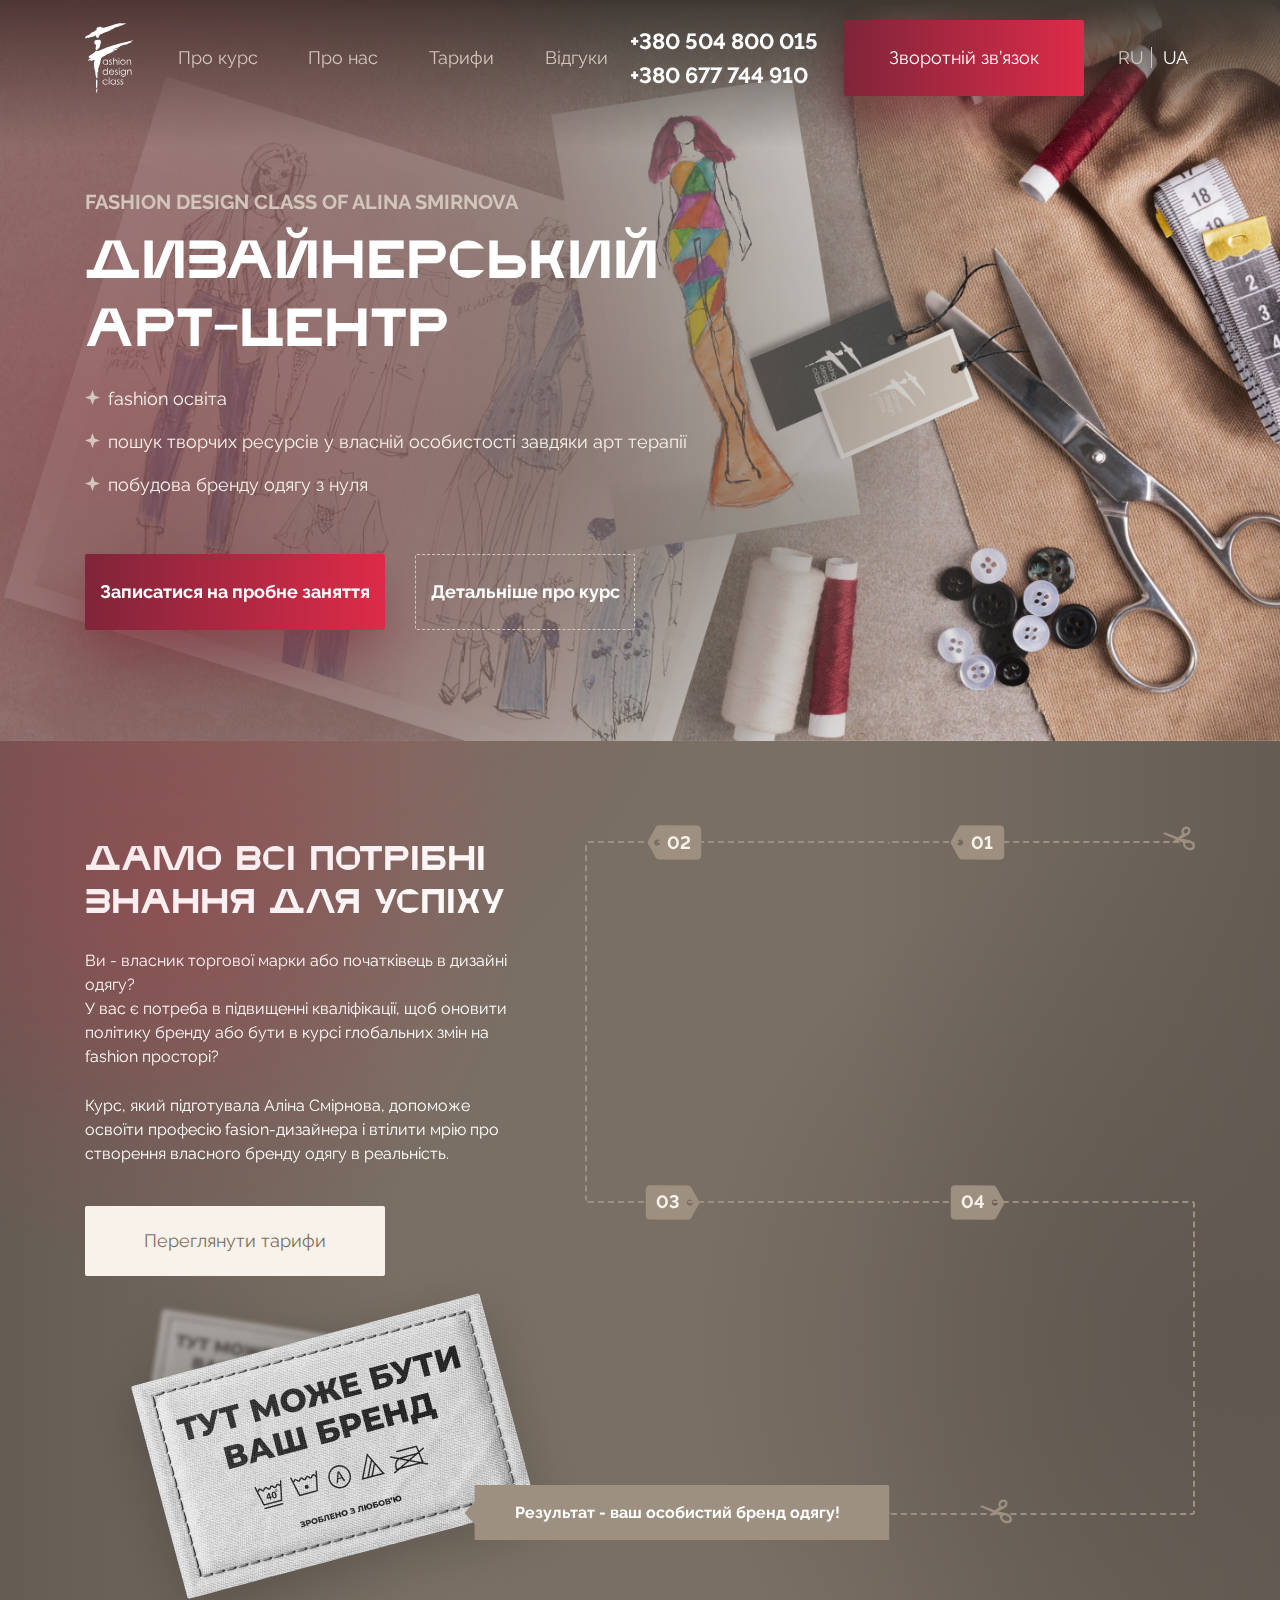
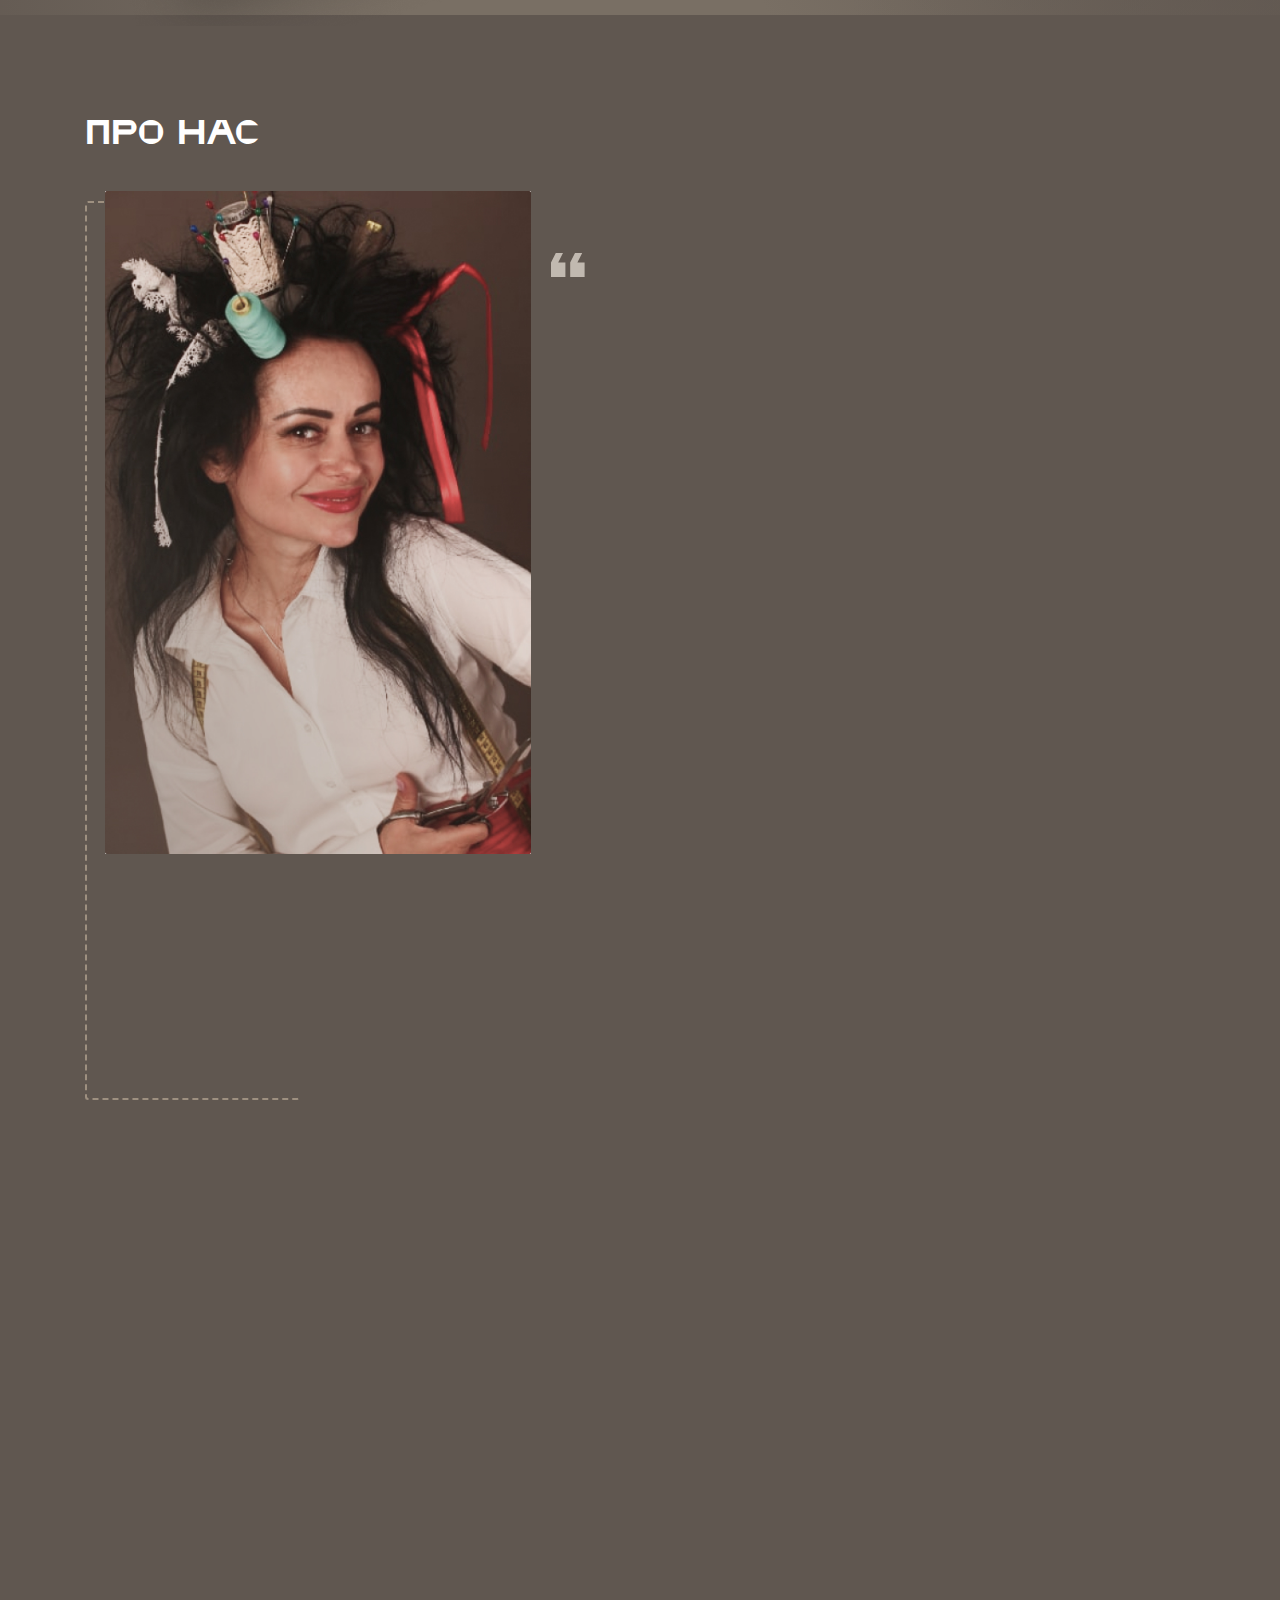
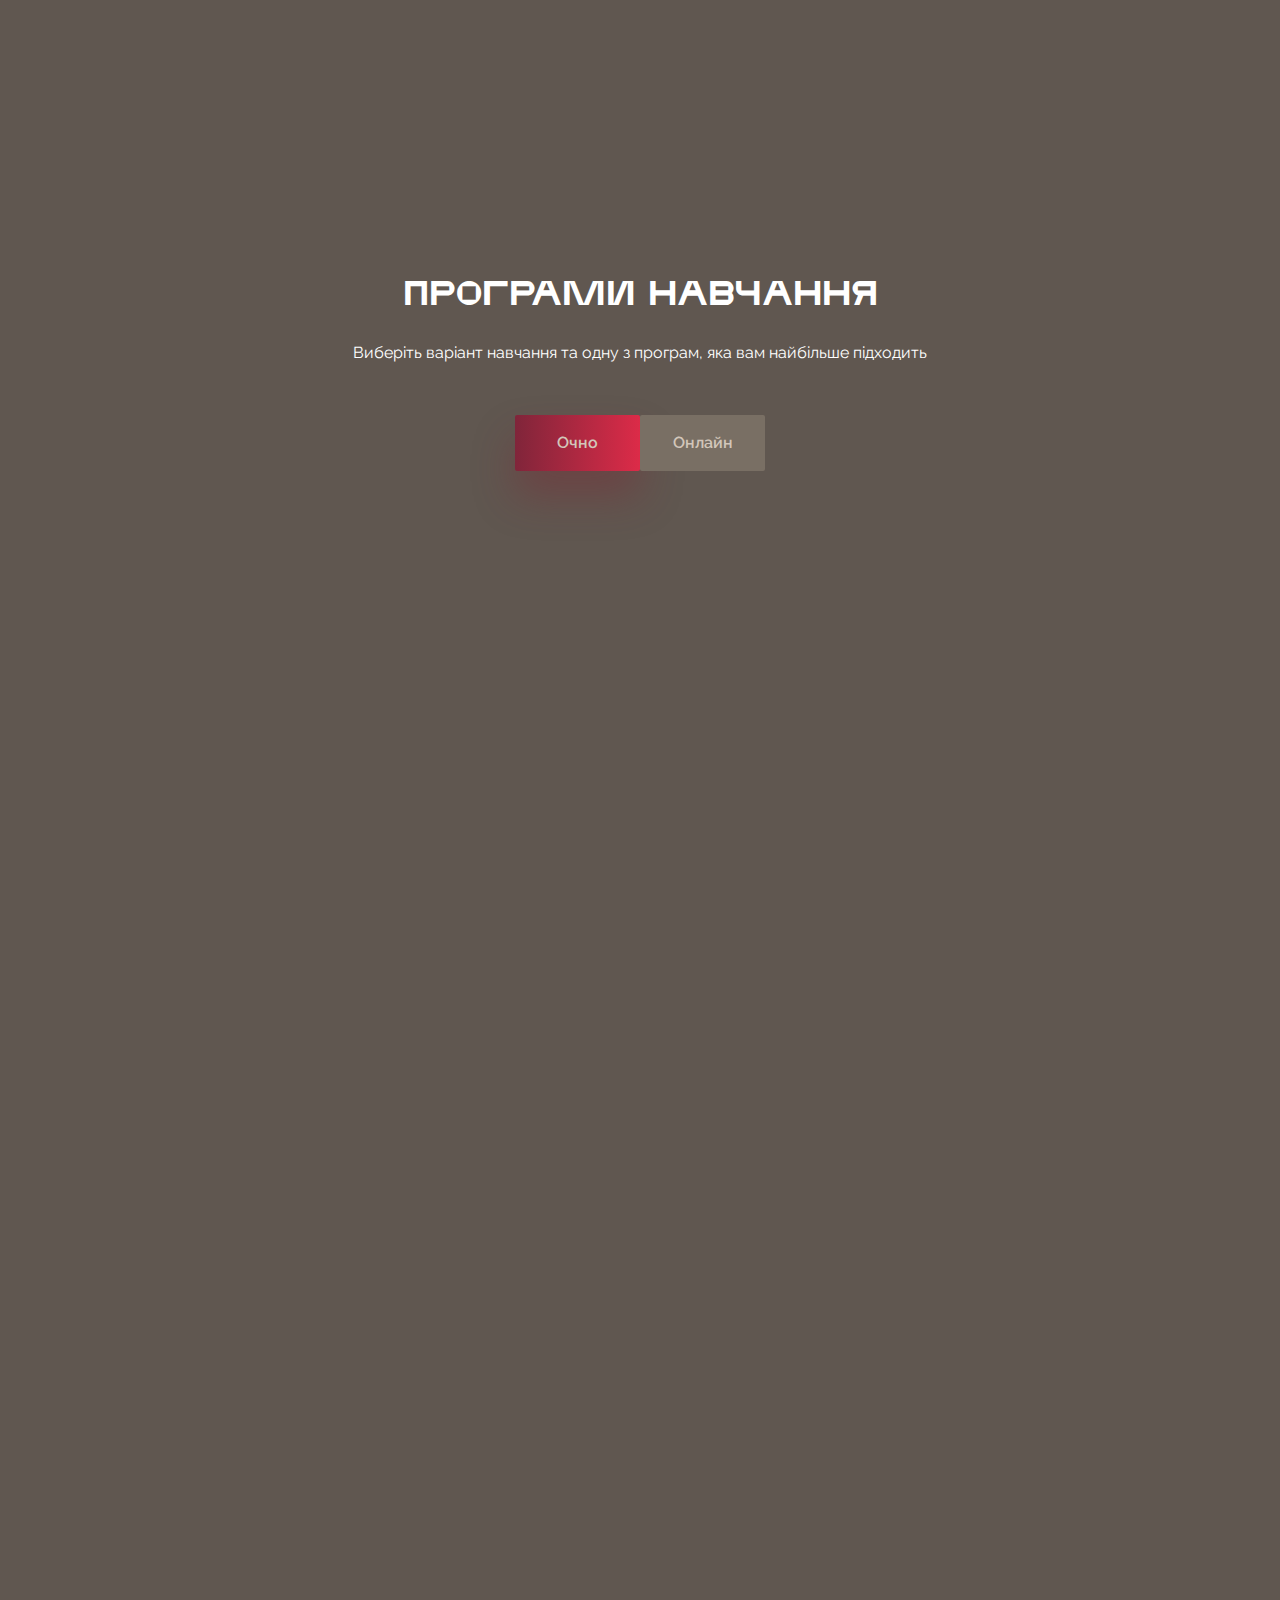
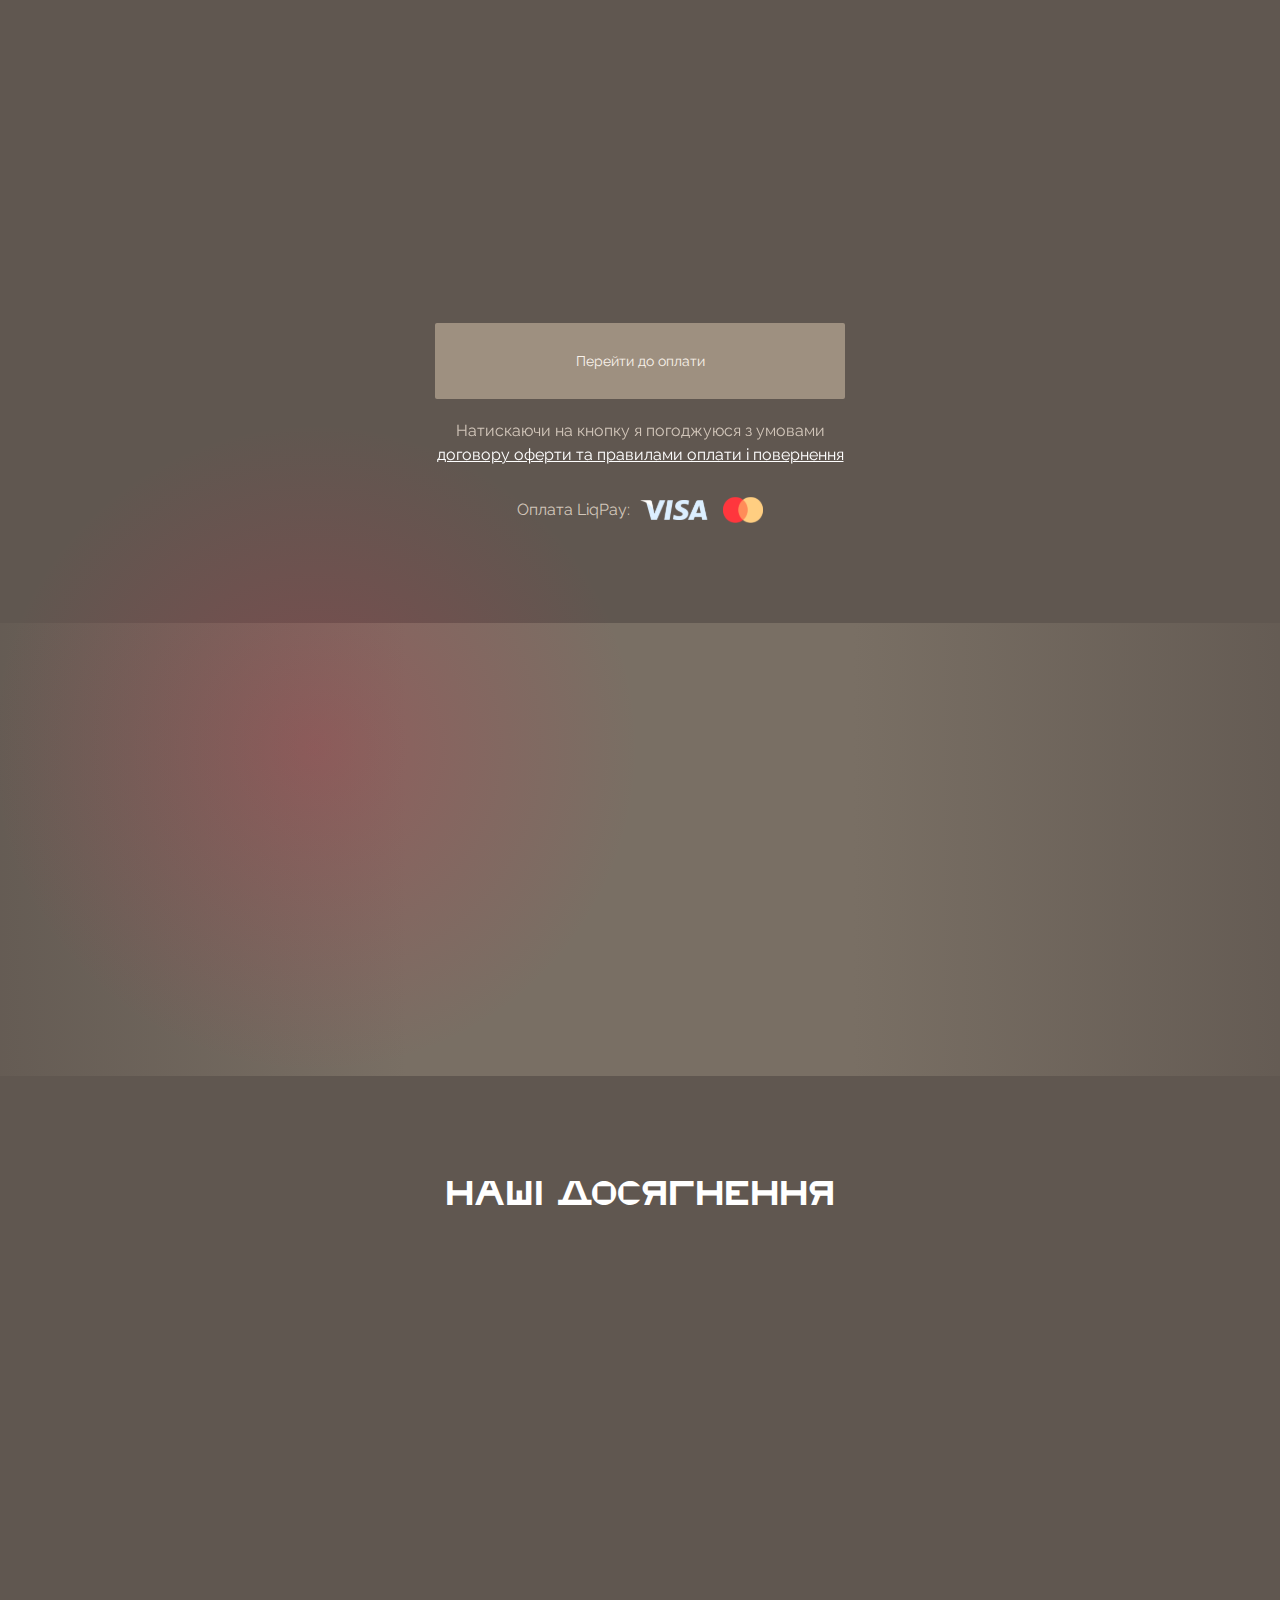
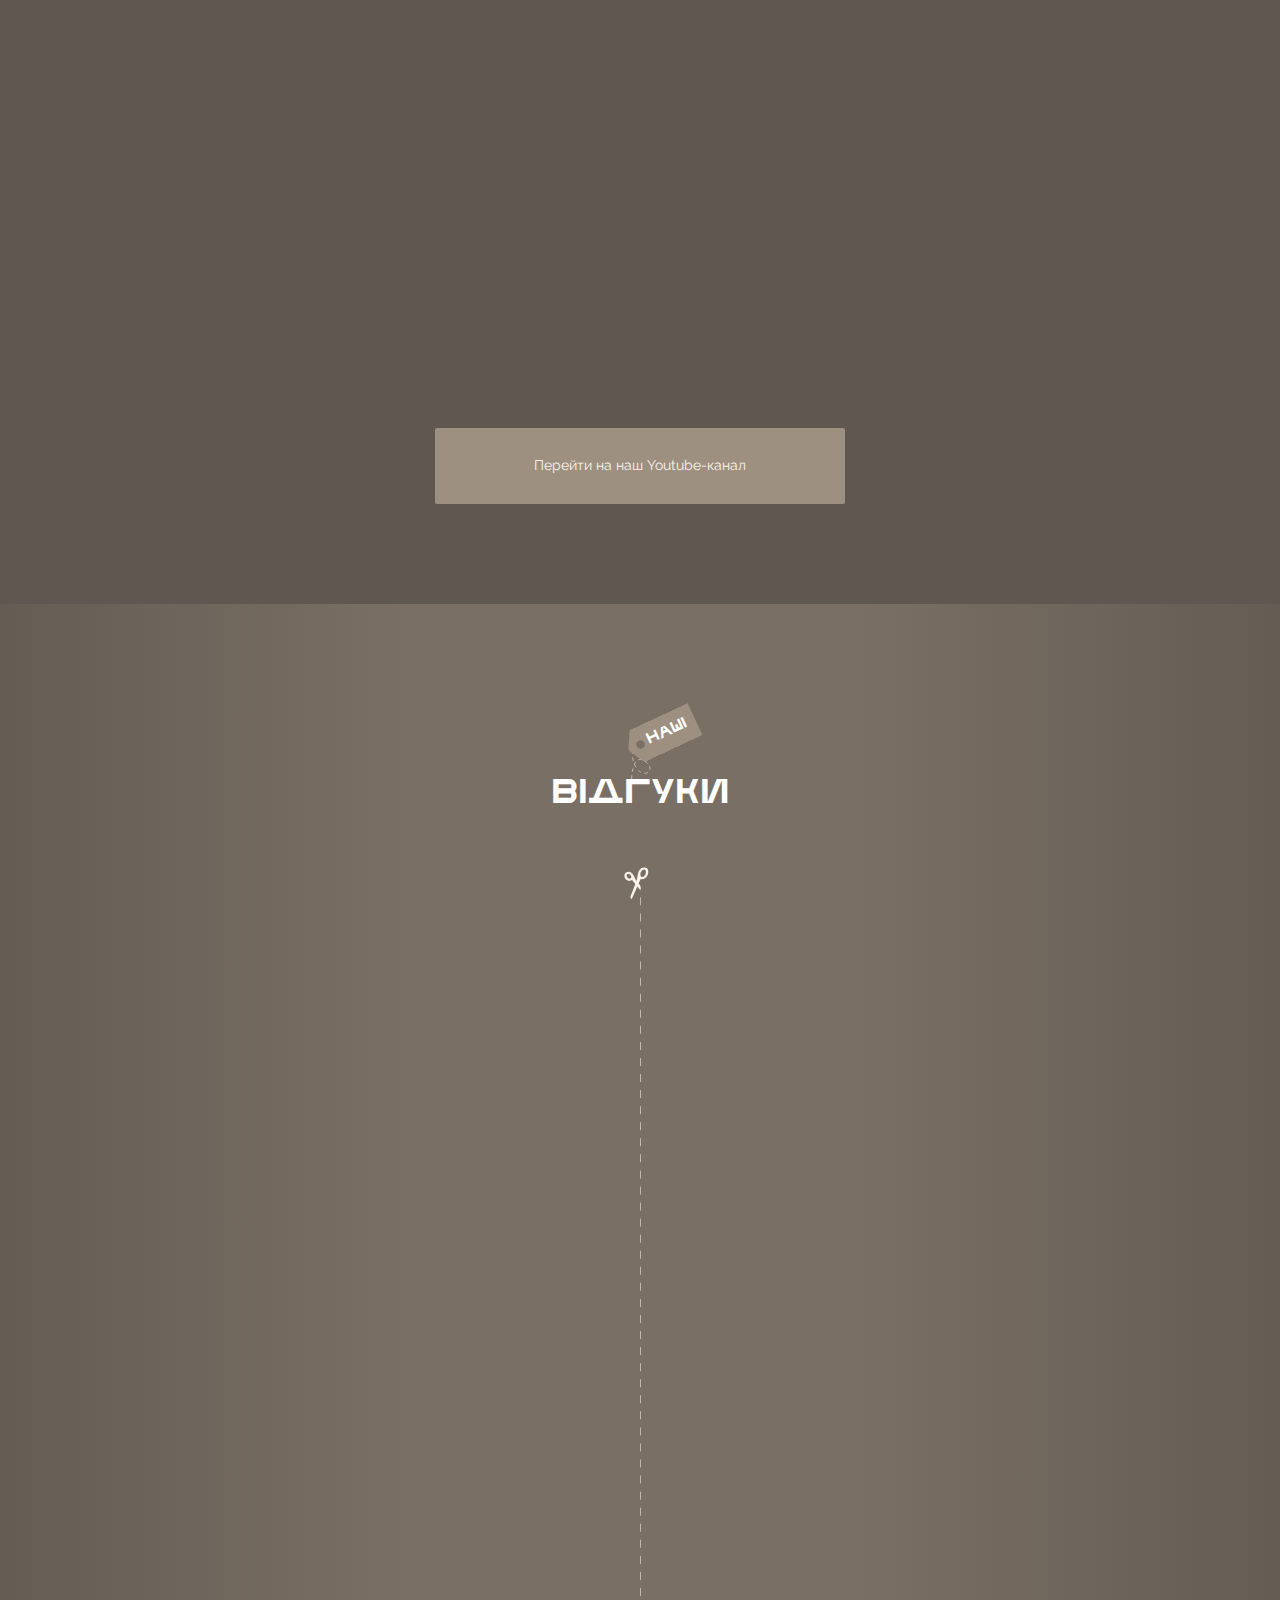
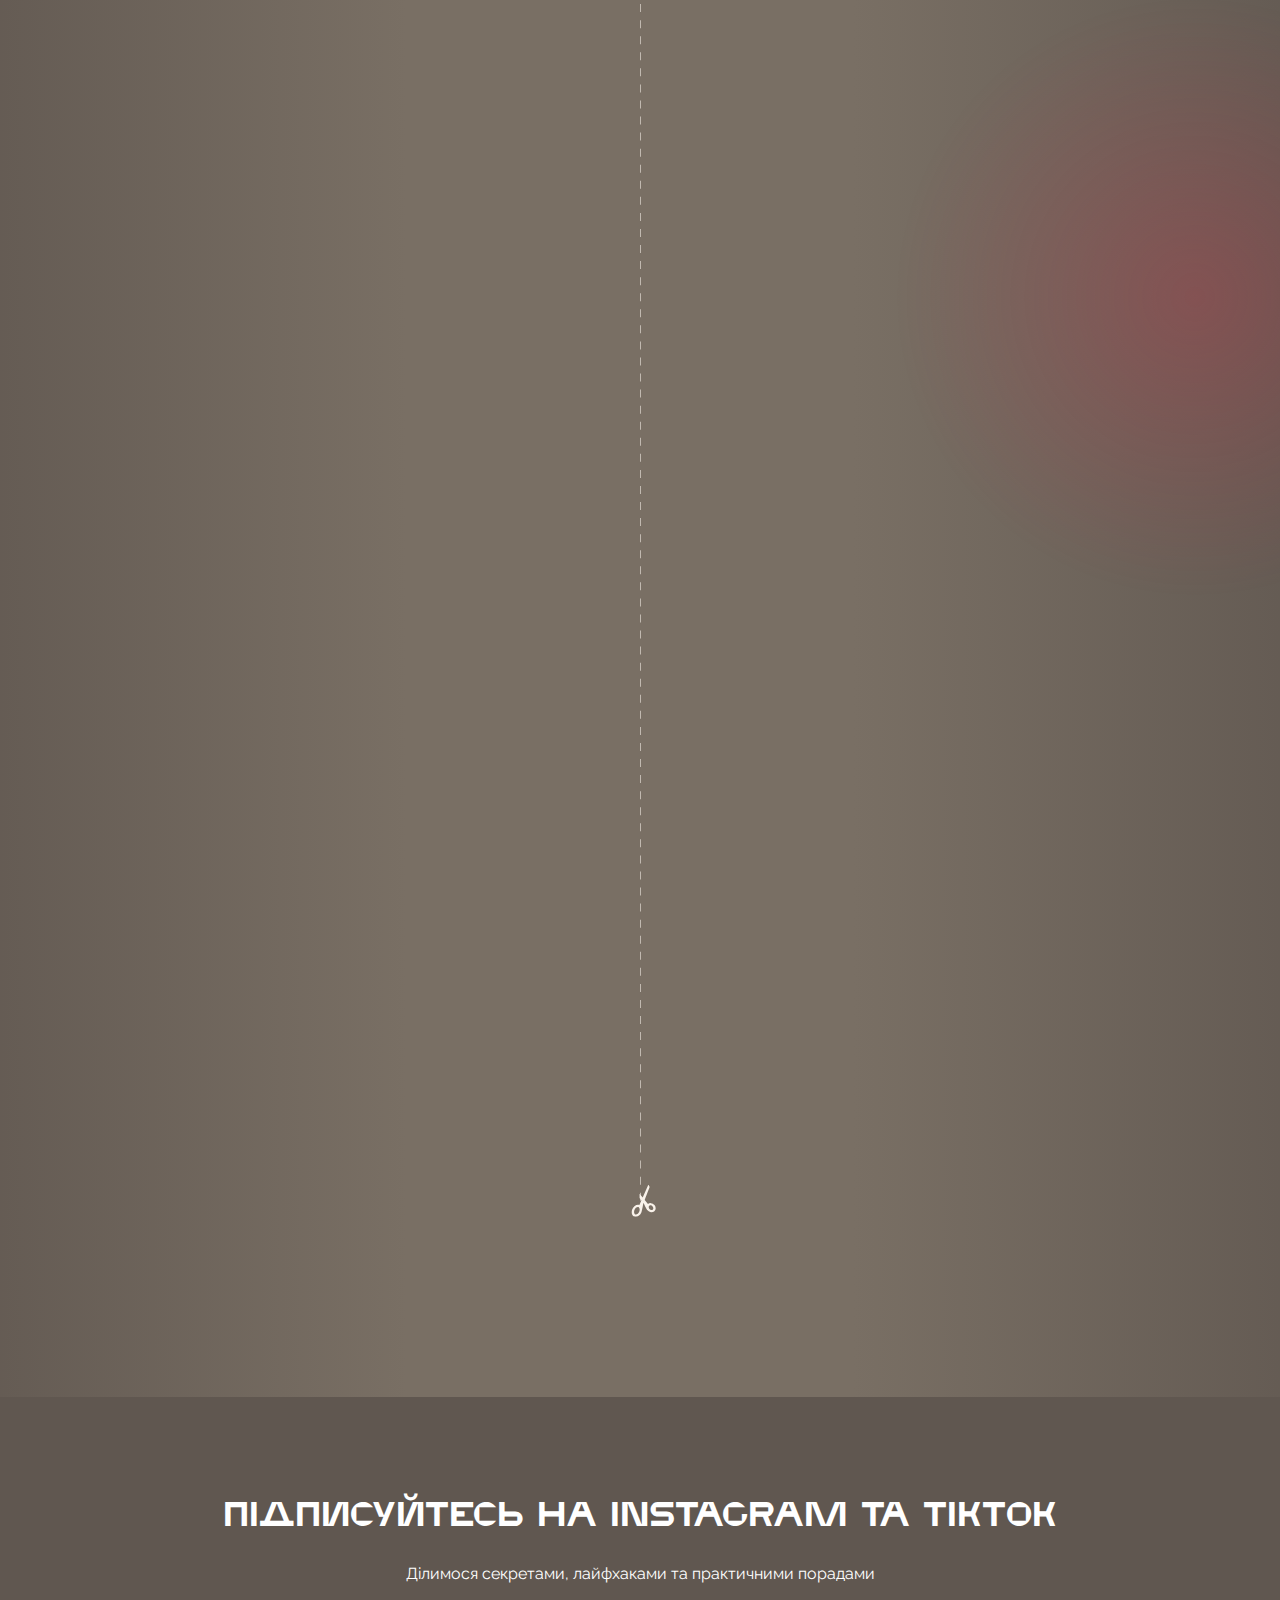
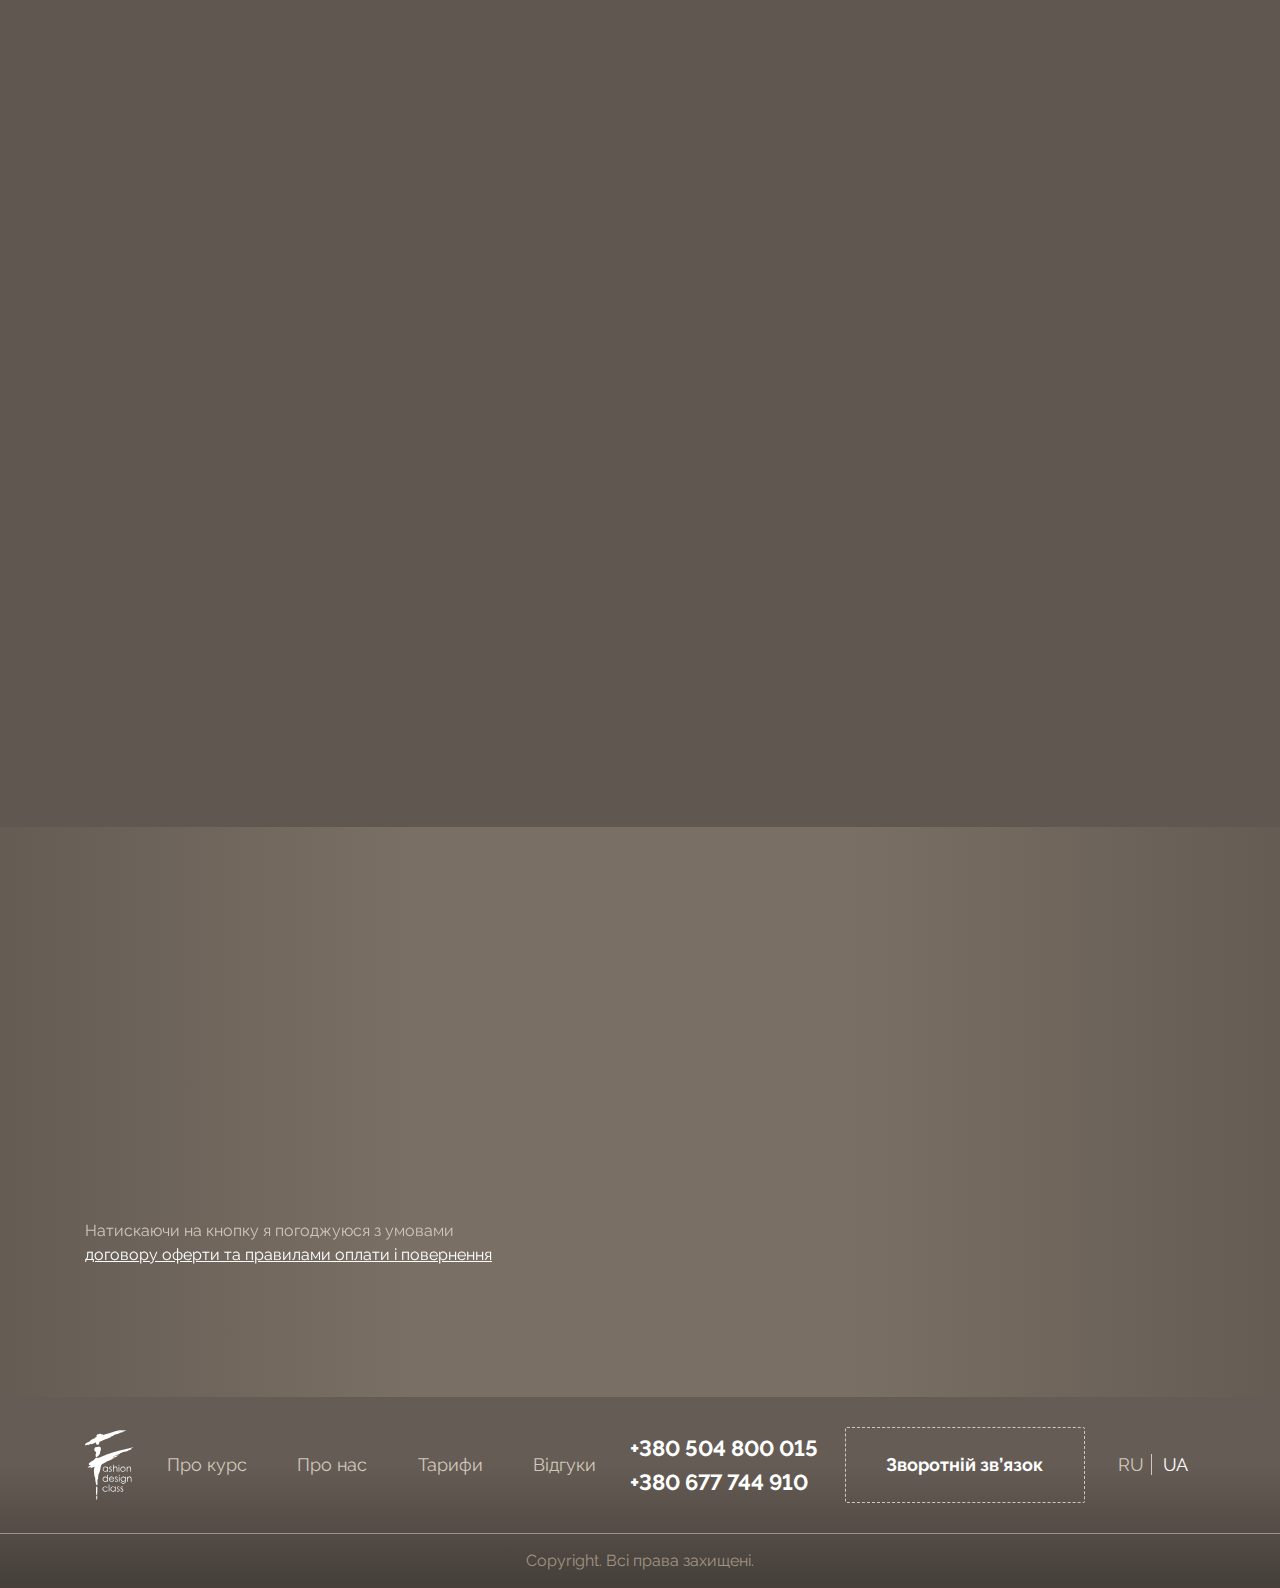
==== commit d159cfa4: "Add files via upload" ====
--- a/index.html
+++ b/index.html
@@ -872,9 +872,11 @@
             <div class="programs-cards _offline active">
                 <div class="programs-item" data-aos="fade-up" data-aos-delay="300">
                     <div class="programs-item__textbox">
-                        <div class="programs-item__title h3">Fashion ілюстрація</div>
+                        <div class="programs-item__title h3">Групова <br> Арт-Терапія</div>
                         <div class="programs-item__text">
-                            Допоможемо освоїти сучасні техніки ілюстрації різними інструментами - маркерами, аквареллю і тушшю. Навчіться малювати ескізи на високому рівні, навіть якщо ніколи не займалися малюванням.
+                            Робота з тканинами, Малюнками, М'якими матеріалами для ліпки, Пісочна терапія, Казкотерапія та інше.
+                            <br>
+                            <br> Програма складається з різних тем, які можливо проходити окремо за власним запитом. <br> Завдяки нашим практикам ви зможете зануритися у власний внутрішній світ, та пропрацювати теми:
                         </div>
                     </div>
                     <ul class="programs-item__list">
@@ -902,48 +904,49 @@
 								</span>
                             <span class="programs-item__time">2 г.</span>
                         </li>
-                        <li class="programs-item__row">
+                        <li class="programs-item__row programs-item__row-hidden">
                             <span class="programs-item__name">
 									6. Повернення бажання жити, відновлення віри в себе
 								</span>
                             <span class="programs-item__time">2 г.</span>
                         </li>
-                        <li class="programs-item__row">
+                        <li class="programs-item__row programs-item__row-hidden">
                             <span class="programs-item__name">
 									6. Почуття провини
 								</span>
                             <span class="programs-item__time">2 г.</span>
                         </li>
-                        <li class="programs-item__row">
+                        <li class="programs-item__row programs-item__row-hidden">
                             <span class="programs-item__name">
 									7. Низька самооцінка, залежність від думки інших
 								</span>
                             <span class="programs-item__time">2 г.</span>
                         </li>
-                        <li class="programs-item__row">
+                        <li class="programs-item__row programs-item__row-hidden">
                             <span class="programs-item__name">
 									8. Професійне вигорання
 								</span>
                             <span class="programs-item__time">2 г.</span>
                         </li>
-                        <li class="programs-item__row">
+                        <li class="programs-item__row programs-item__row-hidden">
                             <span class="programs-item__name">
 									9. Образа на батьків
 								</span>
                             <span class="programs-item__time">2 г.</span>
                         </li>
-                        <li class="programs-item__row">
+                        <li class="programs-item__row programs-item__row-hidden">
                             <span class="programs-item__name">
 									10. Посттравматичний стресовий розлад
 								</span>
                             <span class="programs-item__time">2 г.</span>
                         </li>
-                        <li class="programs-item__row">
+                        <li class="programs-item__row programs-item__row-hidden">
                             <span class="programs-item__name">
 									11. Душевна рівновага, прийняття себе
 								</span>
                             <span class="programs-item__time">2 г.</span>
                         </li>
+                        <a href="#" class="programs-item__more">Показати ще</a>
                     </ul>
                     <div class="programs-item__total">
                         <span class="programs-item__total-text">Всього:</span>
@@ -966,6 +969,7 @@
                         </li>
                         <li>є можливість брати участь в окремих темах</li>
                     </ul>
+
                     <a href=".popup-application1" class="magnific-popup programs-item__btn dashed-btn">
                     Заповнити заявку на участь
                 </a>
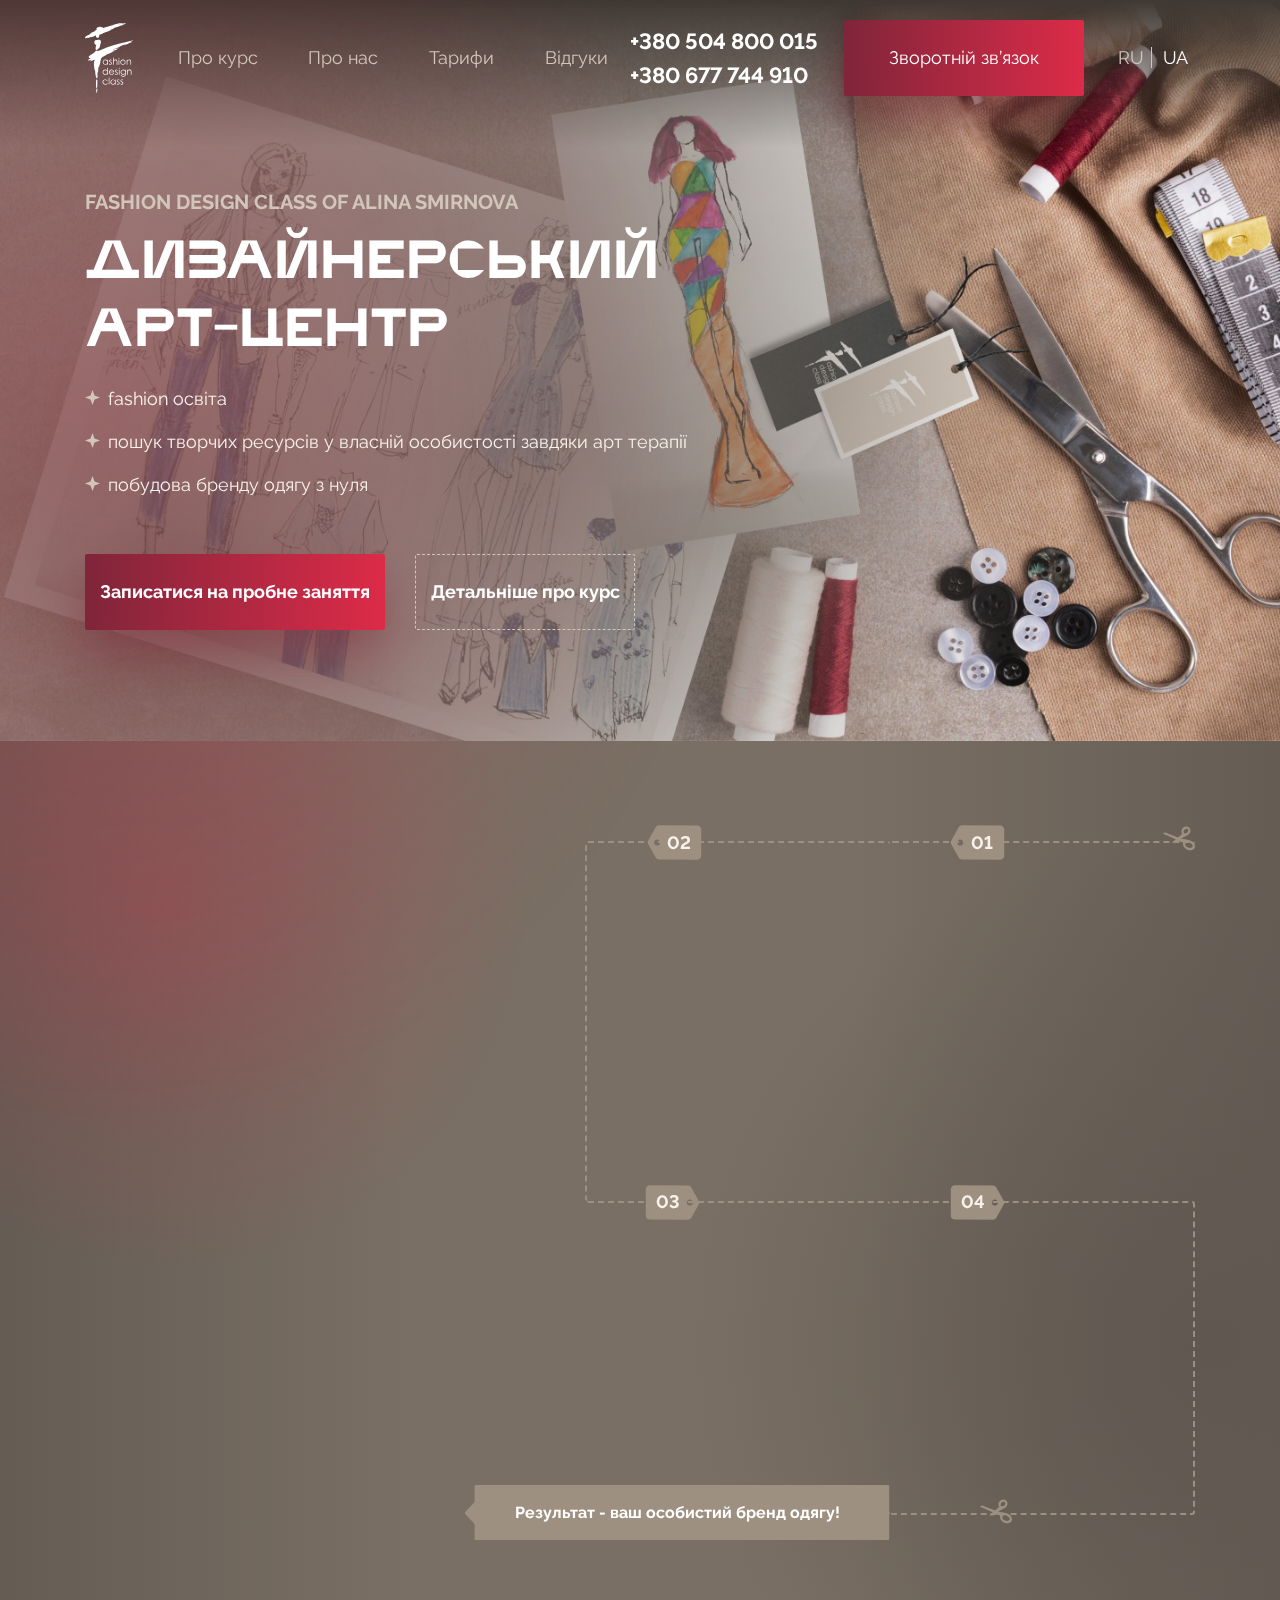
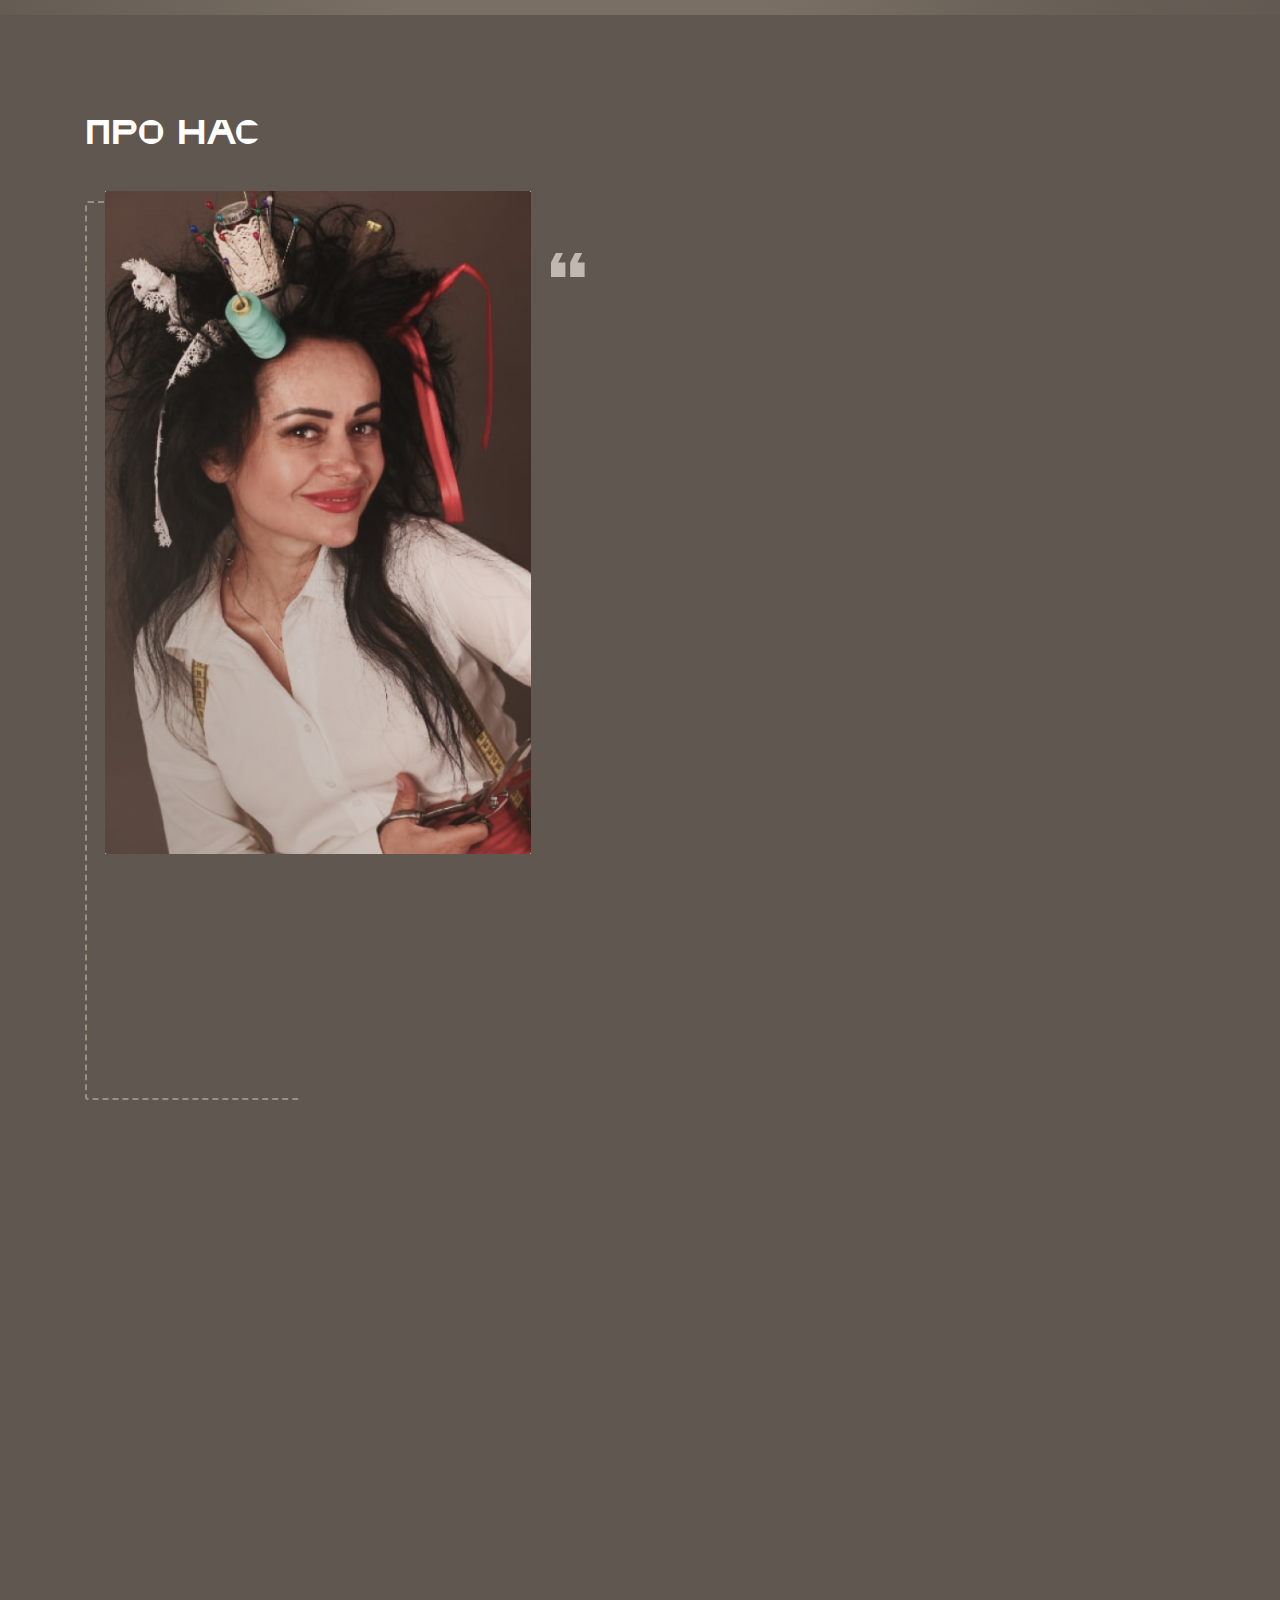
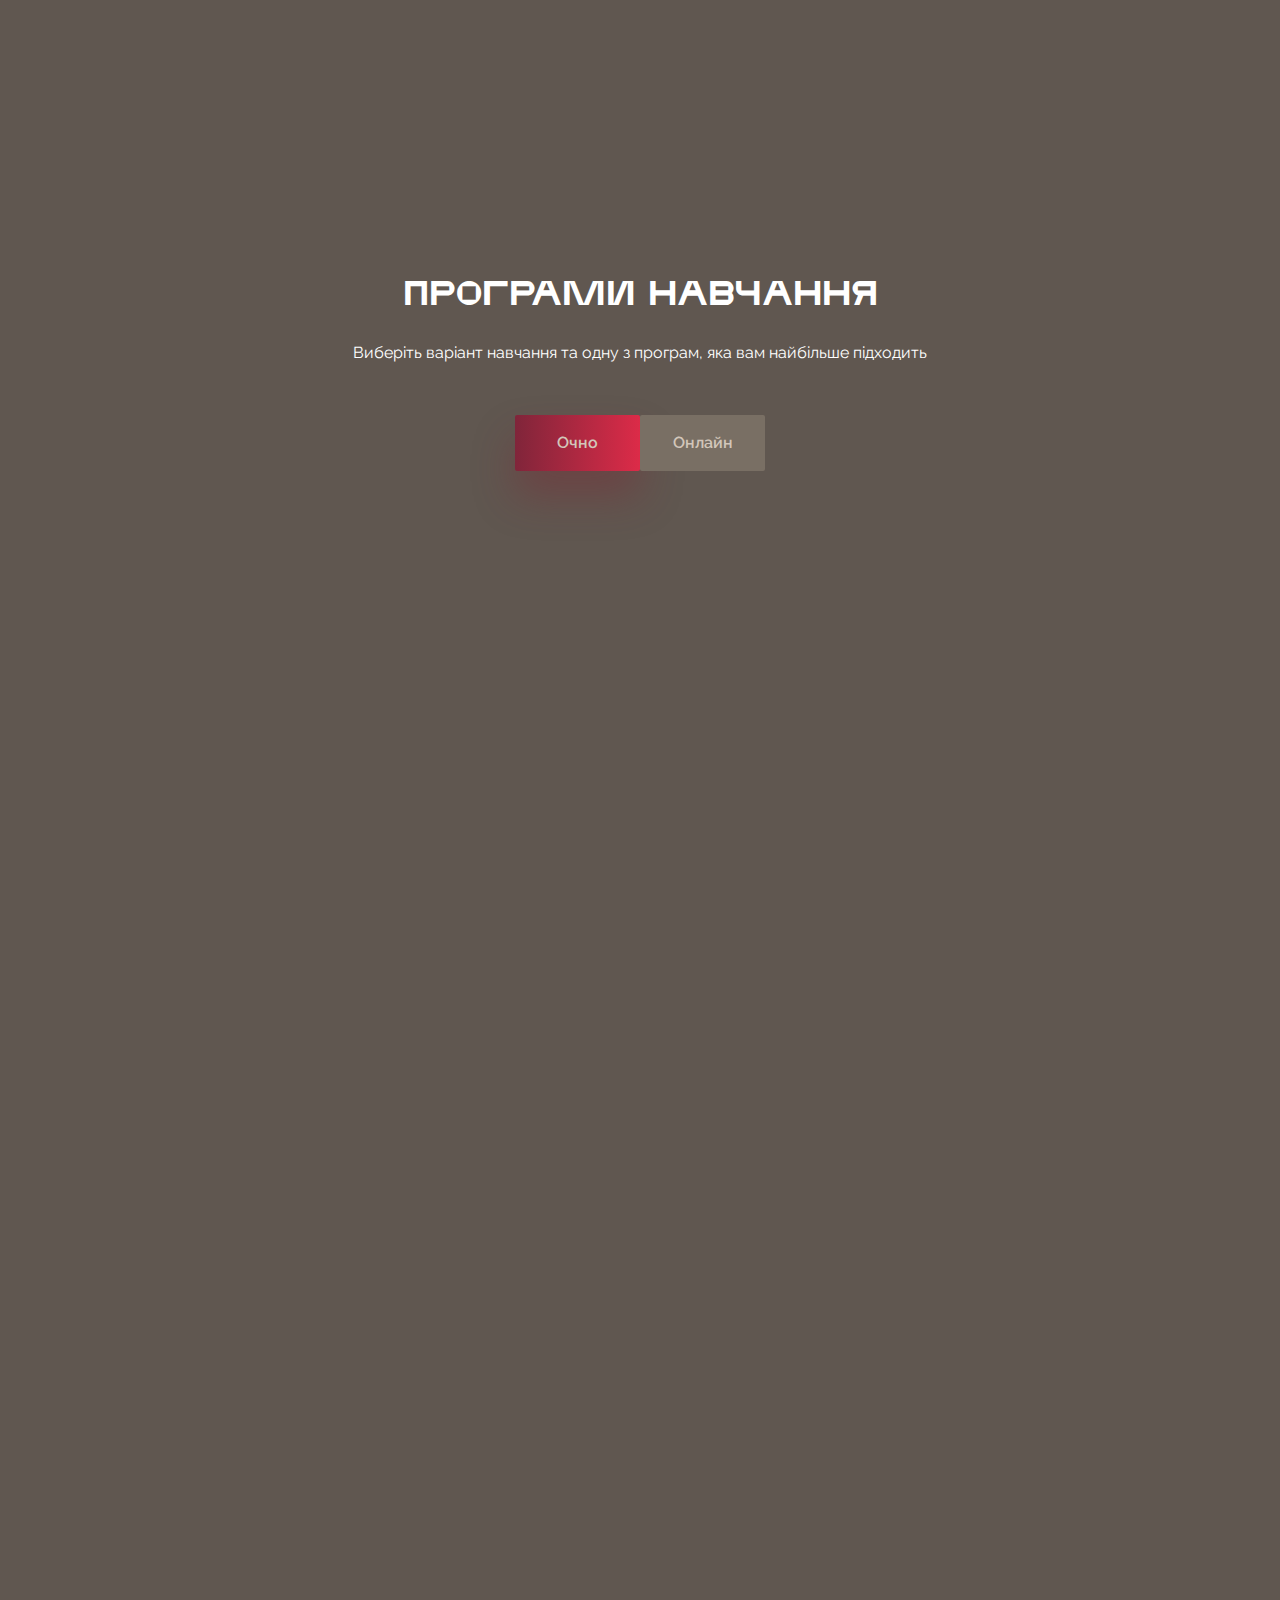
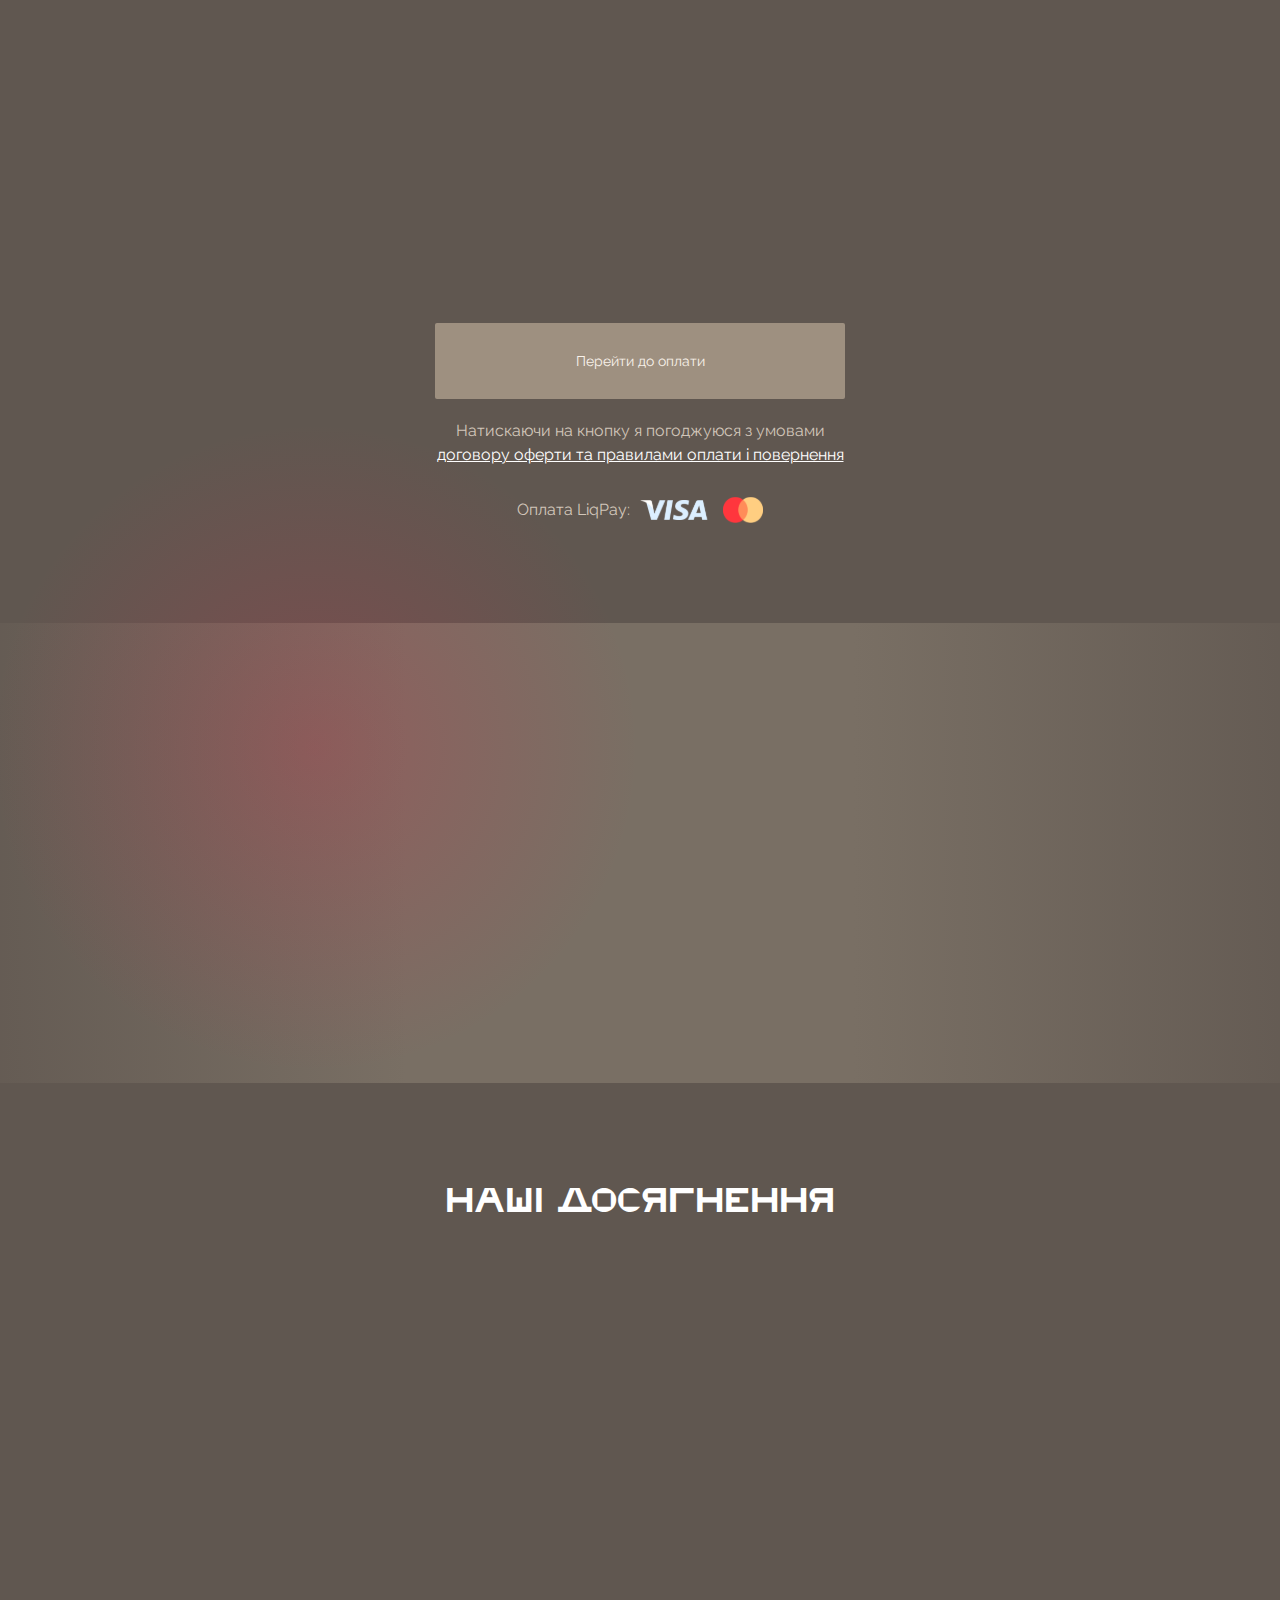
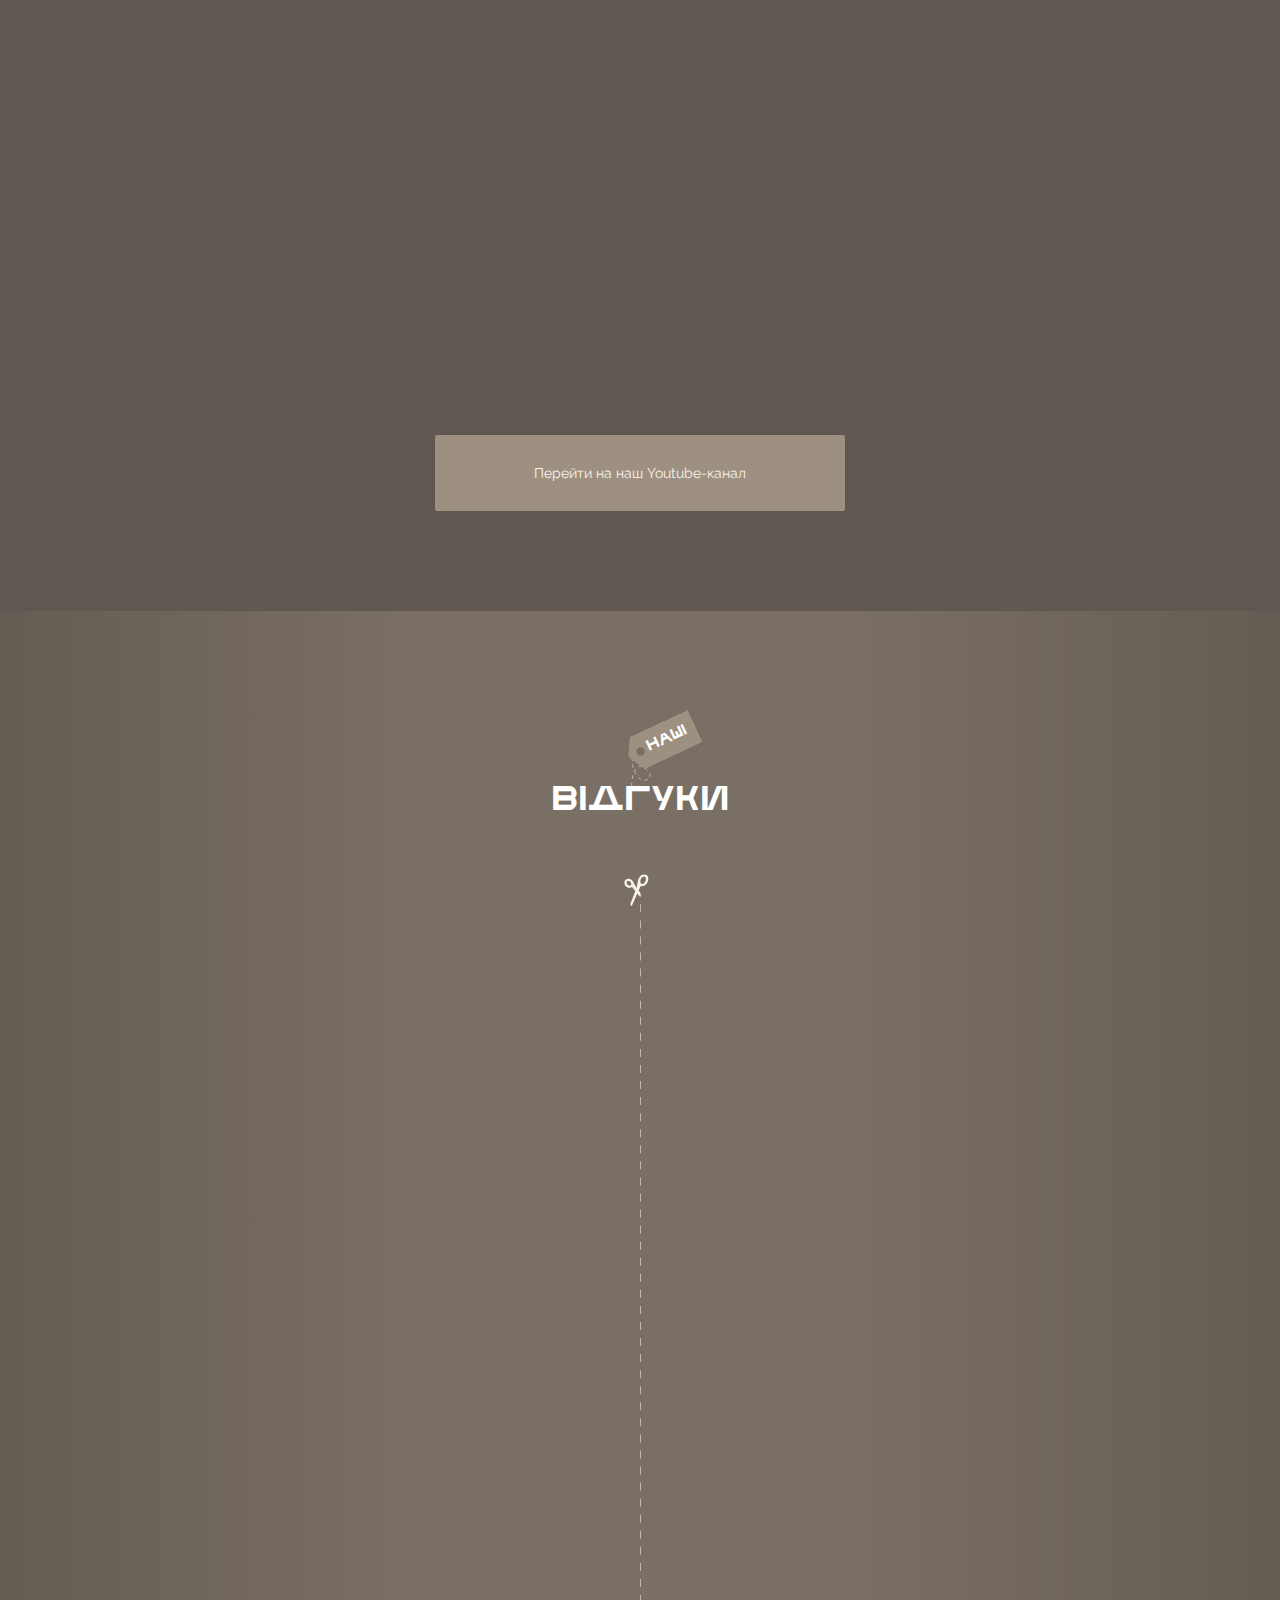
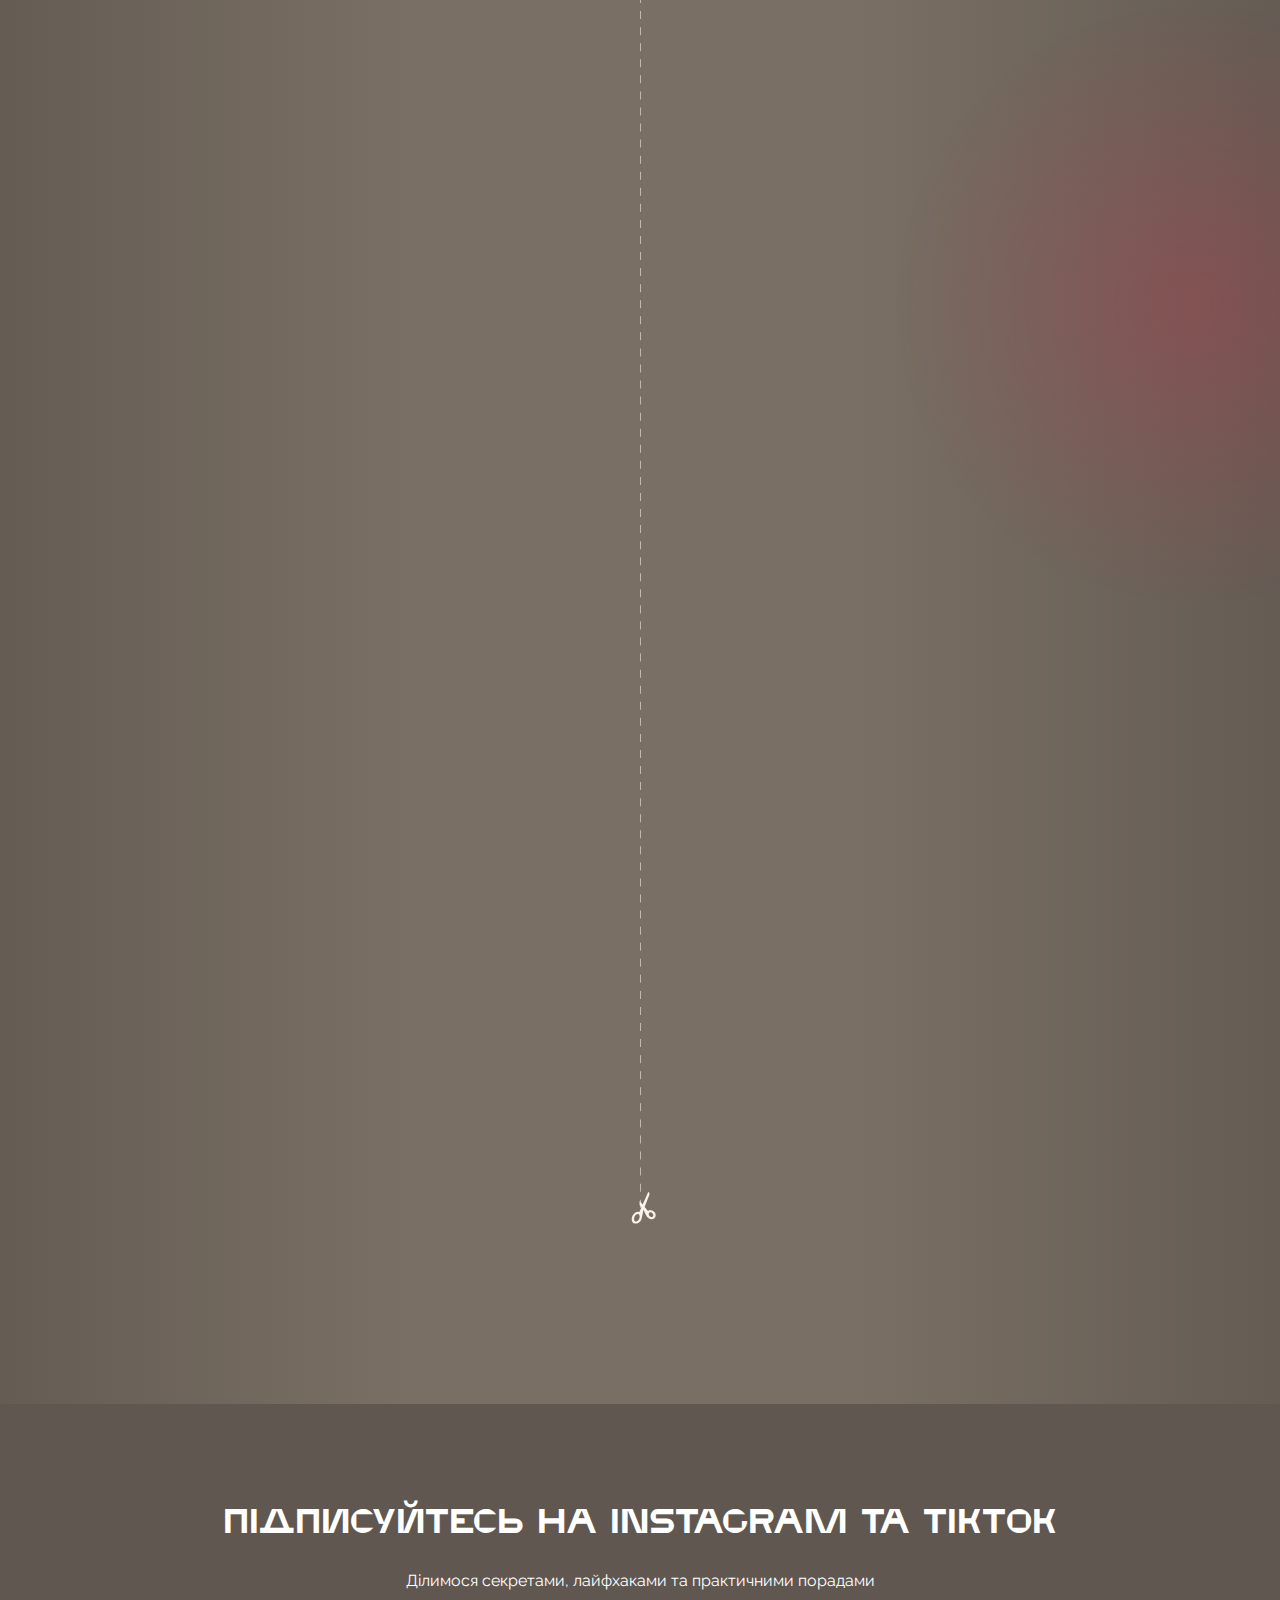
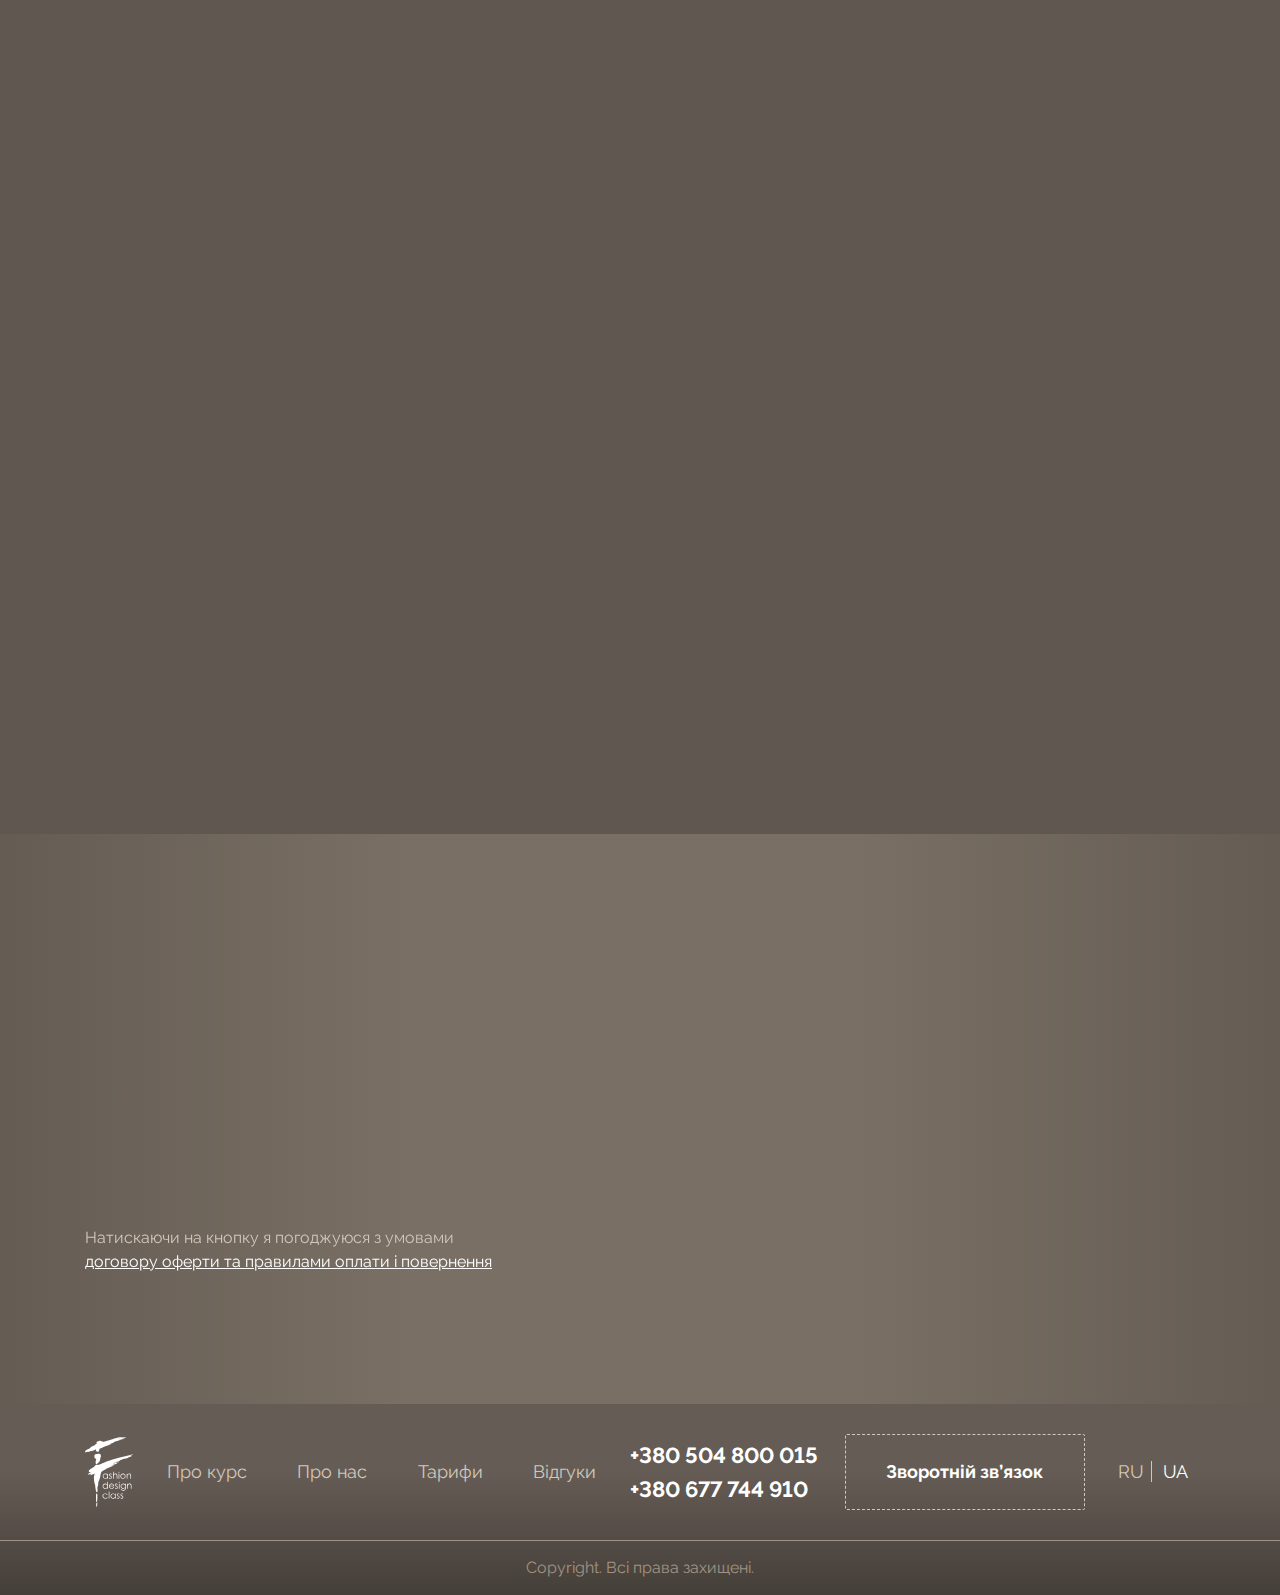
==== commit fd52f9f3: "Add files via upload" ====
--- a/index.html
+++ b/index.html
@@ -1398,16 +1398,15 @@
         <div class="container">
             <div class="consultation-wrapper">
                 <div class="consultation-content" data-aos="fade-right" data-aos-delay="300">
-                    <p class="consultation__subtitle">
-                        як створити власний Бренд одягу?
+
+                    <h2 class="h2 consultation__title">Реєстрація на заняття</h2>
+                    <p class="consultation__text">
+                        18.11.2023 відбудеться очне заняття з Арт-терапії <br> “Автопортрет підсвідомості”. Тема самоідентифікаціхї.
                     </p>
-                    <h2 class="h2 consultation__title">безкоштовний вебінар</h2>
-                    <p class="consultation__text">
-                        Приходьте на безкоштовний вебінар та дізнайтеся, як стати затребуваним дизайнером та випускати успішні колекції.
-                    </p>
+                    <p class="consultation-date"><span>Встигніть записатися до:</span> 15.11.2023</p>
                     <a href=".popup-application8" class="btn magnific-popup consultation__link">
-                    Залишити заявку
-                </a>
+                    Записатися
+                    </a>
                 </div>
                 <div class="consultation-img" data-aos="fade-left" data-aos-delay="300">
                     <img src="img/consultation.png" alt="" />
--- a/css/main.css
+++ b/css/main.css
@@ -918,6 +918,26 @@
     position: relative;
 }
 
+.consultation-date {
+    margin-bottom: 44px;
+    font-style: normal;
+    color: #fff;
+    font-weight: 400;
+    font-family: 'SK-Primo';
+    font-size: 26.25px;
+    font-style: normal;
+    font-weight: 770;
+    line-height: 150%;
+}
+
+.consultation-date span {
+    font-family: Raleway;
+    opacity: .5;
+    font-weight: 200;
+    color: #fff;
+    font-size: 18px;
+}
+
 .consultation-content::before {
     content: '';
     background: radial-gradient(50% 50% at 50% 50%, #D42B47 0%, rgba(212, 43, 71, 0) 100%);
@@ -974,6 +994,7 @@
 
 .consultation__text {
     max-width: 640px;
+    font-family: Raleway;
     font-weight: normal;
     font-size: 18px;
     line-height: 27px;
@@ -2317,8 +2338,6 @@
     color: #D2C6BA;
     line-height: 1.5;
     font-size: 16px;
-    position: relative;
-    z-index: 2;
 }
 
 .oferta._text-left {
